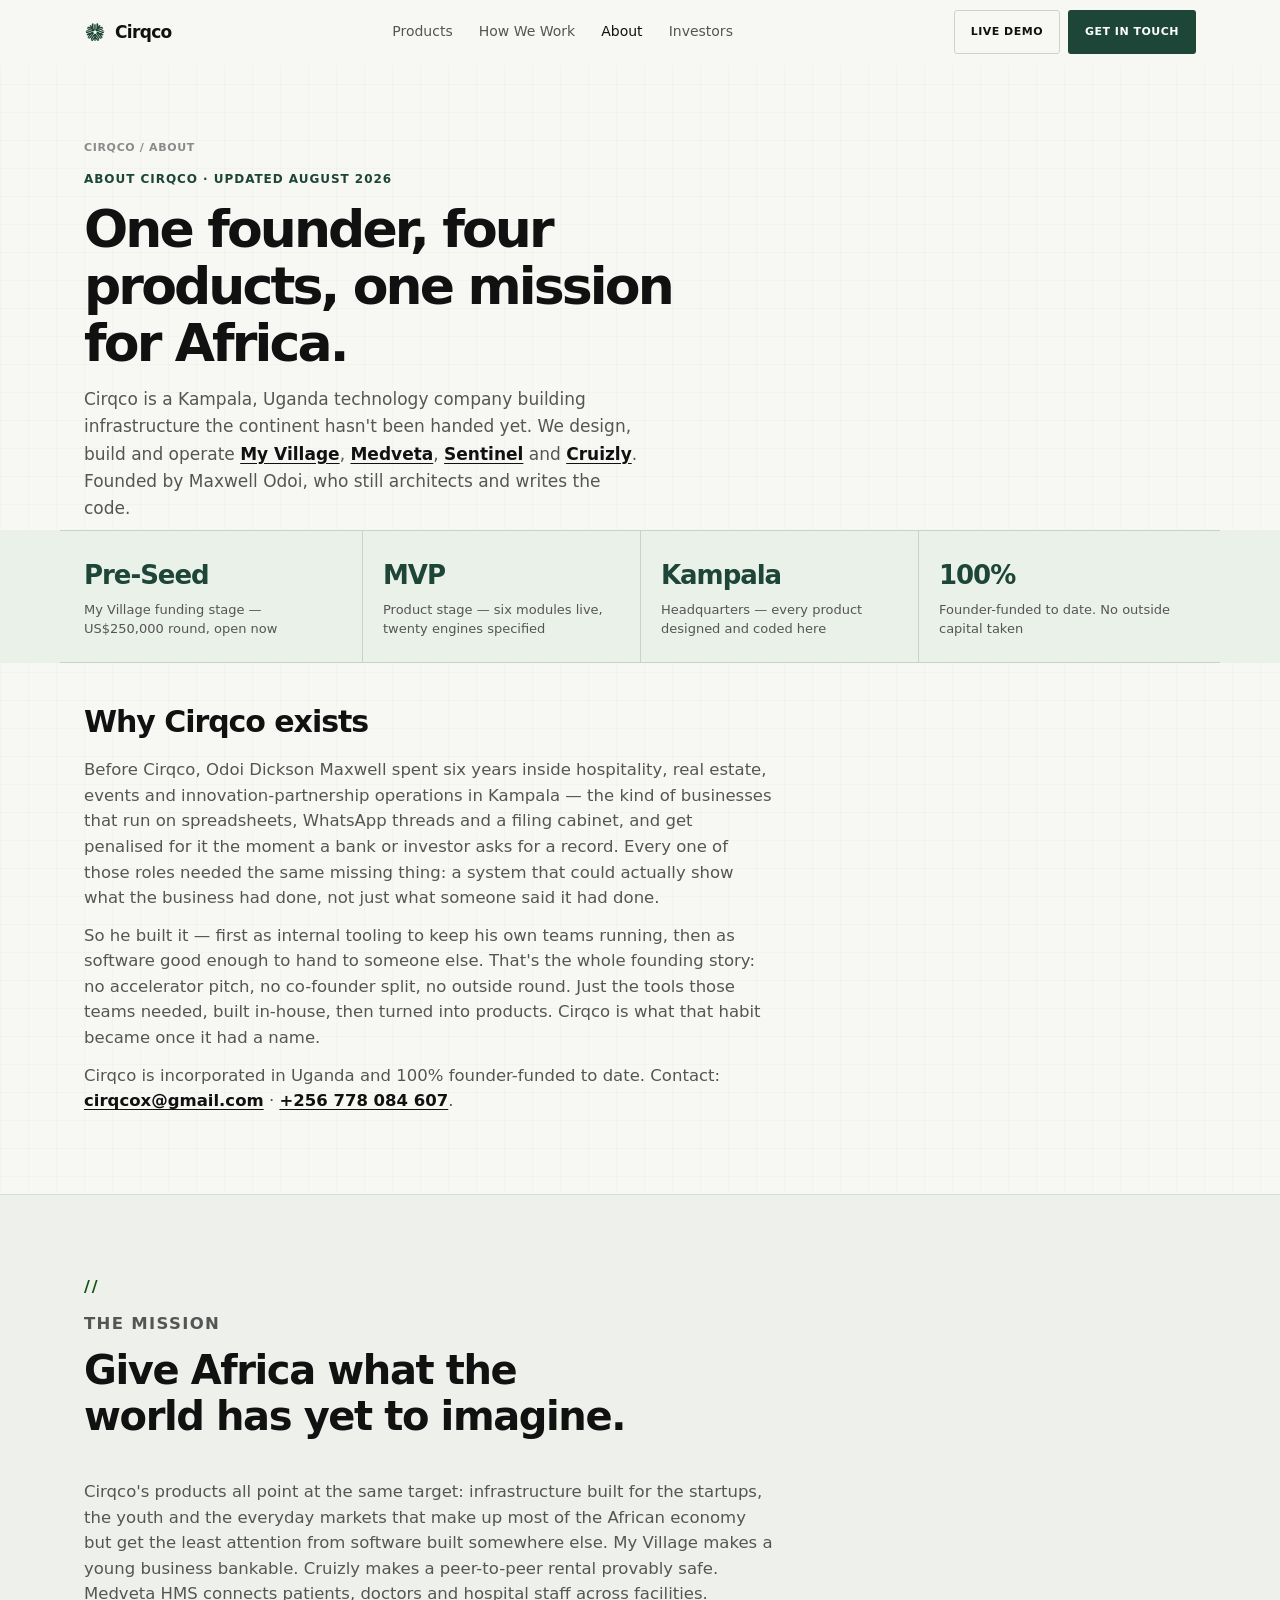
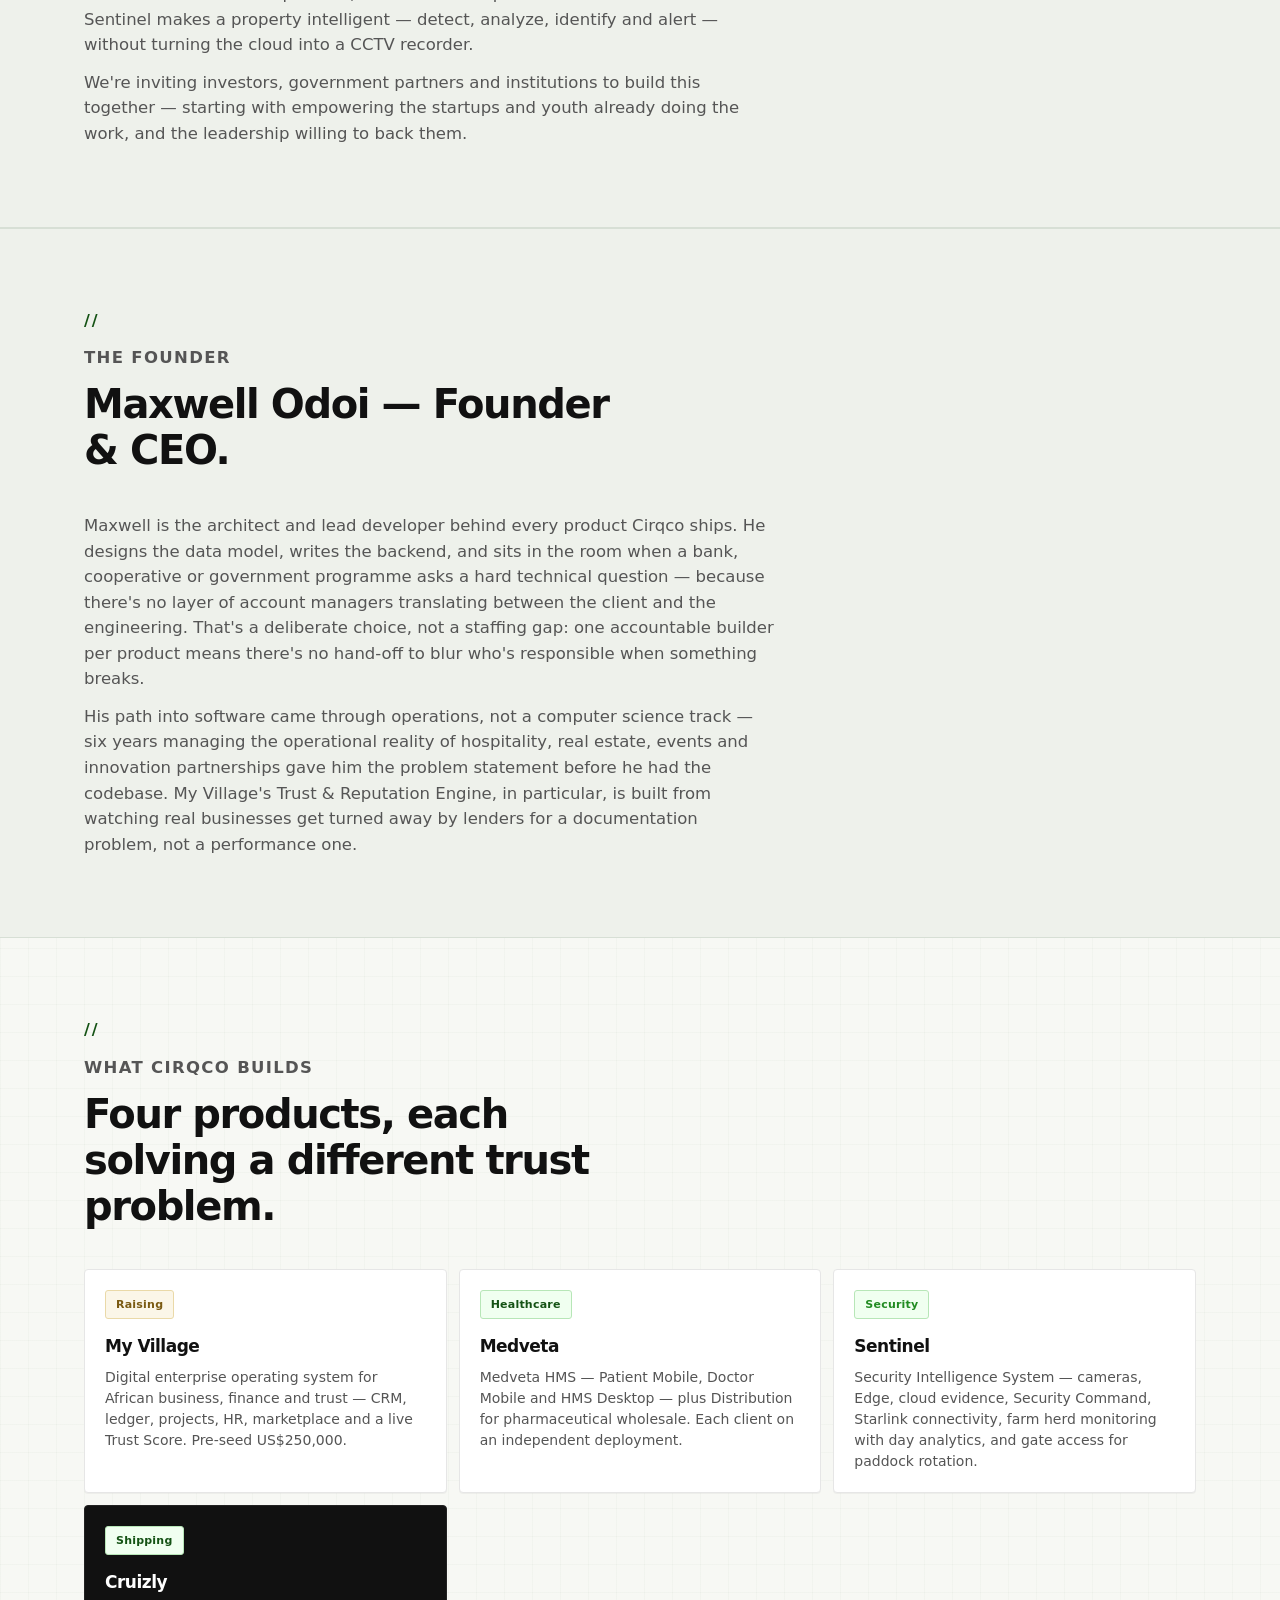
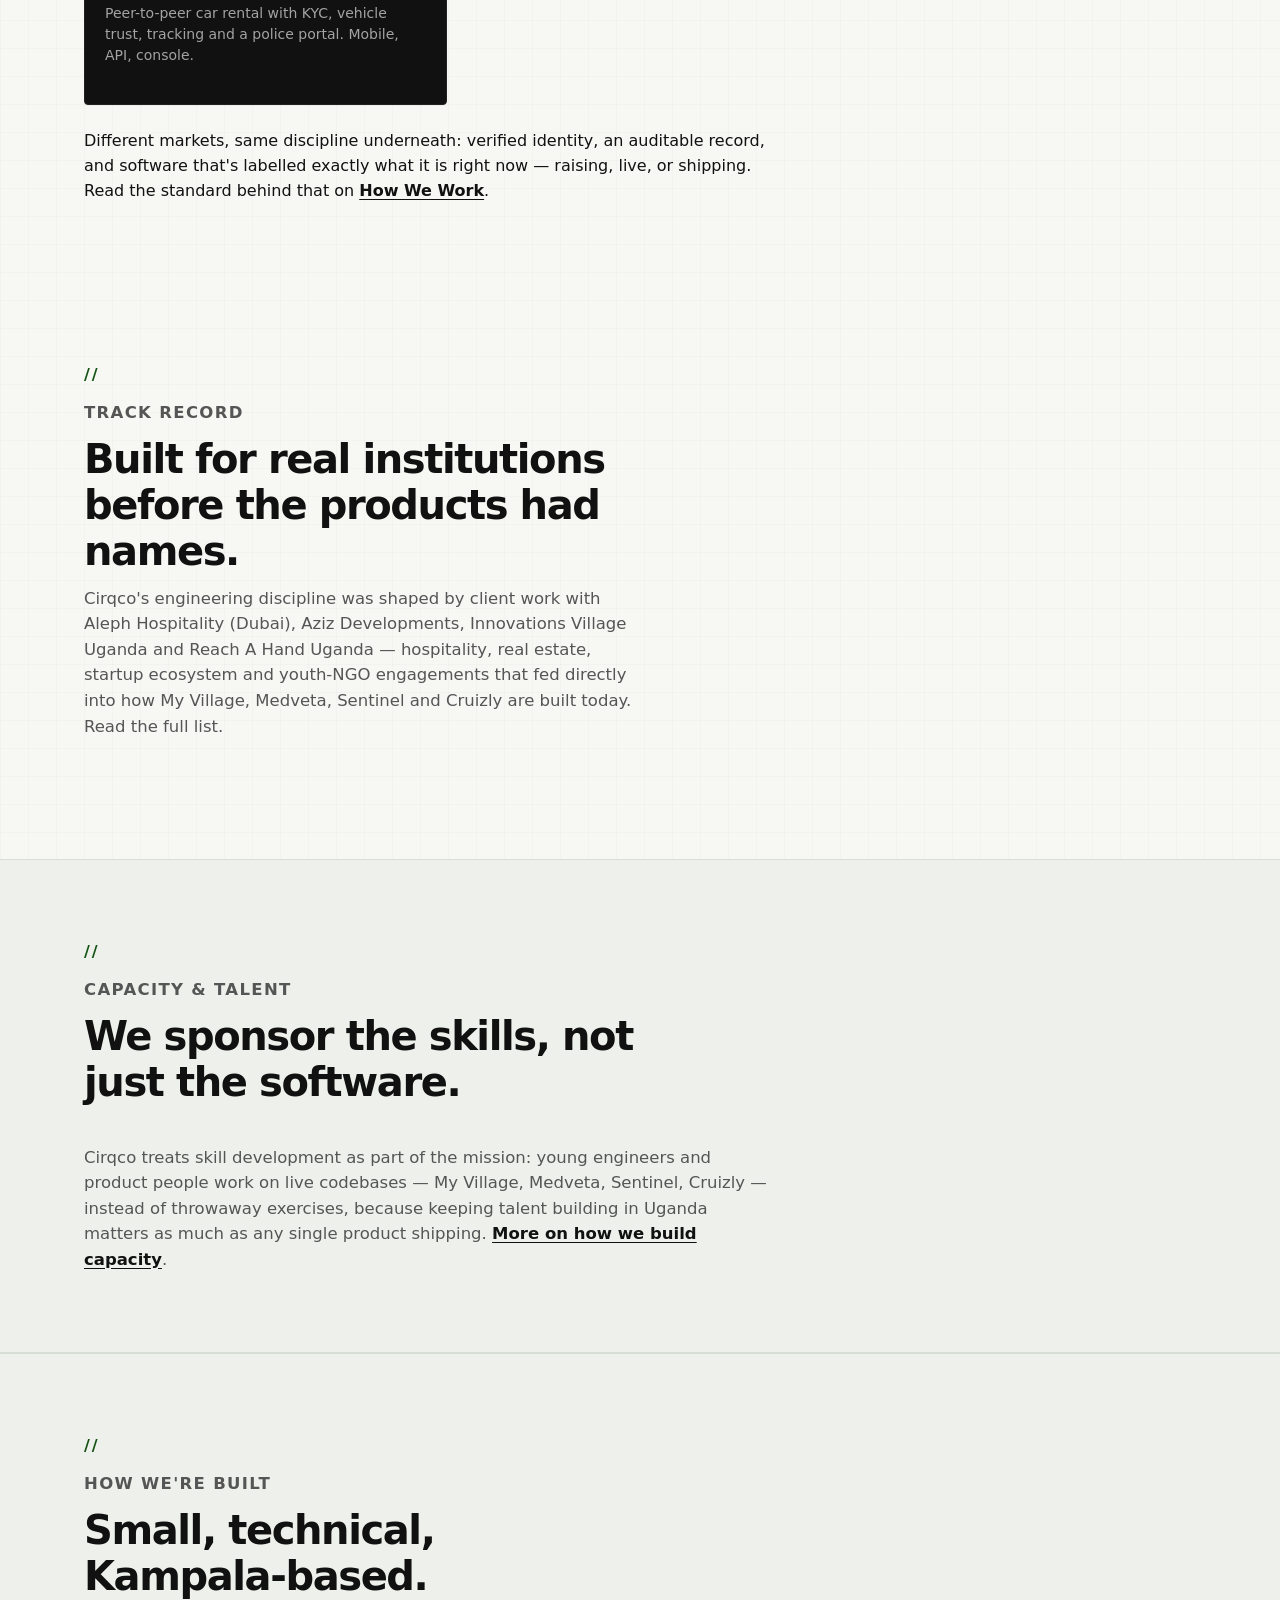
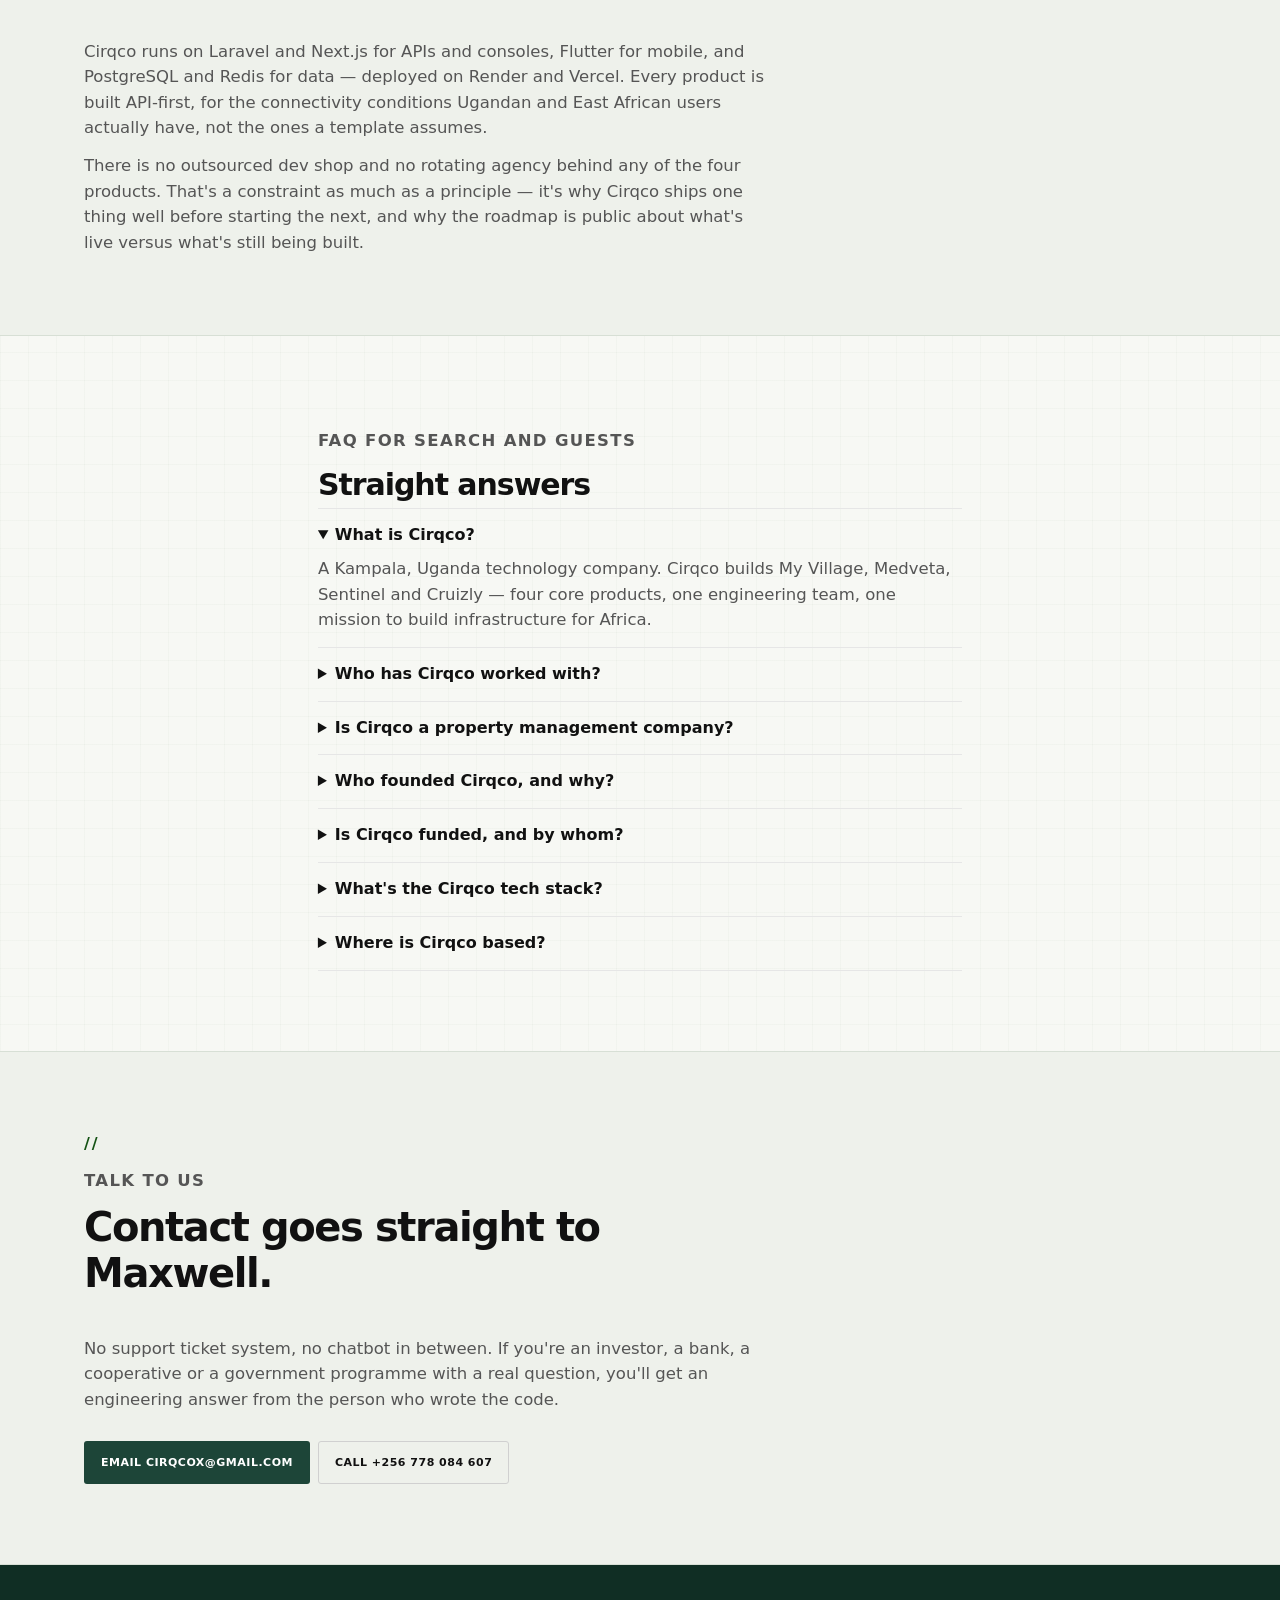
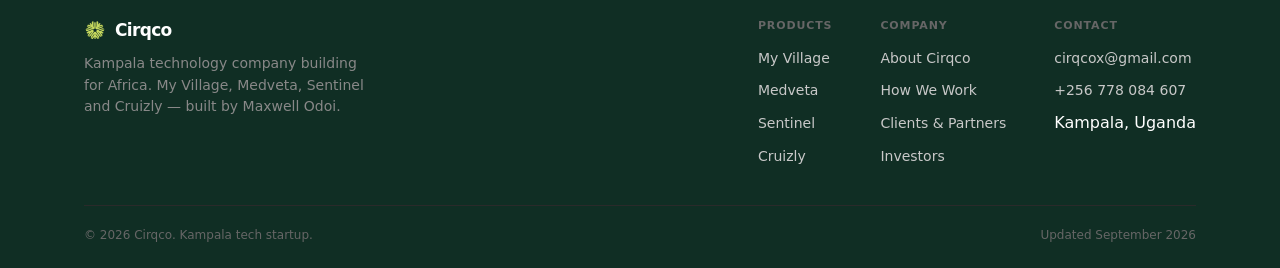
==== about-us/index.html @ 2e03cc2e "Convert Cirqco site to static HTML and refresh design" ====
<!DOCTYPE html>
<html lang="en-UG">
<head>
<meta charset="UTF-8" />
<meta name="viewport" content="width=device-width, initial-scale=1.0" />
<title>About Cirqco | Kampala tech company by Maxwell Odoi</title>
<meta name="description" content="Cirqco is a Kampala, Uganda technology company founded by Odoi Dickson Maxwell. We build My Village, Medveta, Sentinel and Cruizly — one founder-led, engineering-first company building infrastructure for Africa, not a property manager." />
<meta name="robots" content="index, follow, max-image-preview:large, max-snippet:-1, max-video-preview:-1" />
<meta name="googlebot" content="index, follow, max-image-preview:large, max-snippet:-1, max-video-preview:-1" />
<meta name="bingbot" content="index, follow, max-image-preview:large, max-snippet:-1, max-video-preview:-1" />
<meta name="author" content="Maxwell Odoi" />
<meta name="theme-color" content="#16180F" />
<meta name="geo.region" content="UG-C" />
<meta name="geo.placename" content="Kampala" />
<meta name="language" content="en" />
<link rel="canonical" href="https://cirqco.com/about-us" />
<link rel="alternate" hreflang="en" href="https://cirqco.com/about-us" />
<link rel="alternate" hreflang="en-UG" href="https://cirqco.com/about-us" />
<link rel="alternate" hreflang="x-default" href="https://cirqco.com/" />

<meta property="og:type" content="article" />
<meta property="og:site_name" content="Cirqco" />
<meta property="og:locale" content="en_UG" />
<meta property="og:title" content="About Cirqco | Kampala tech company by Maxwell Odoi" />
<meta property="og:description" content="Cirqco is a Kampala, Uganda technology company founded by Odoi Dickson Maxwell. We build My Village, Medveta, Sentinel and Cruizly — one founder-led, engineering-first company building infrastructure for Africa, not a property manager." />
<meta property="og:url" content="https://cirqco.com/about-us" />
<meta property="og:image" content="https://cirqco.com/assets/img/og-cover.jpg" />
<meta property="og:image:alt" content="Cirqco — My Village, Medveta, Sentinel and Cruizly. Kampala technology company building for Africa." />
<meta property="og:image:width" content="1200" />
<meta property="og:image:height" content="630" />
<meta property="og:updated_time" content="2026-09-04T10:30:00+03:00" />
<meta property="article:modified_time" content="2026-09-04T10:30:00+03:00" />
<meta property="article:published_time" content="2026-09-04T10:30:00+03:00" />

<meta name="twitter:card" content="summary_large_image" />
<meta name="twitter:title" content="About Cirqco | Kampala tech company by Maxwell Odoi" />
<meta name="twitter:description" content="Cirqco is a Kampala, Uganda technology company founded by Odoi Dickson Maxwell. We build My Village, Medveta, Sentinel and Cruizly — one founder-led, engineering-first company building infrastructure for Africa, not a property manager." />
<meta name="twitter:image" content="https://cirqco.com/assets/img/og-cover.jpg" />
<meta name="twitter:image:alt" content="Cirqco products: My Village, Medveta, Sentinel, Cruizly" />

<link rel="icon" type="image/svg+xml" href="/assets/img/favicon.svg?v=8" />
<link rel="icon" type="image/png" sizes="32x32" href="/assets/img/favicon-32.png?v=8" />
<link rel="apple-touch-icon" sizes="180x180" href="/assets/img/apple-touch-icon.png?v=8" />
<link rel="manifest" href="/site.webmanifest" />
<link rel="sitemap" type="application/xml" href="/sitemap.xml" />

<link rel="stylesheet" href="/assets/css/style.css?v=8" />

<script type="application/ld+json">{"@context":"https://schema.org","@graph":[{"@type":"Organization","@id":"https://cirqco.com/#organization","name":"Cirqco","legalName":"Cirqco","alternateName":["Cirqco Kampala","Cirqco Uganda"],"url":"https://cirqco.com/","logo":{"@type":"ImageObject","url":"https://cirqco.com/assets/img/icon-512.png","width":512,"height":512},"image":"https://cirqco.com/assets/img/og-cover.jpg","description":"Cirqco is a Kampala, Uganda technology company building infrastructure for Africa: My Village, Medveta, Sentinel and Cruizly.","disambiguatingDescription":"A technology company in Kampala building enterprise software, healthcare systems and vehicle-trust infrastructure for African markets. Not a property management firm and not a coming-soon crypto landing page.","slogan":"Give Africa what the world has yet to imagine.","foundingLocation":{"@type":"Place","address":{"@type":"PostalAddress","addressLocality":"Kampala","addressCountry":"UG"}},"address":{"@type":"PostalAddress","addressLocality":"Kampala","addressCountry":"UG"},"areaServed":["UG","KE","TZ","RW","AE"],"knowsAbout":["My Village","Medveta","Sentinel","Cruizly","Enterprise software","Healthcare technology","Physical security","Security intelligence","Vehicle trust platforms","Financial inclusion infrastructure","Youth enterprise development"],"founder":{"@id":"https://cirqco.com/#founder"},"employee":{"@id":"https://cirqco.com/#founder"},"contactPoint":{"@type":"ContactPoint","email":"cirqcox@gmail.com","telephone":"+256-778-084-607","contactType":"sales","areaServed":"UG","availableLanguage":["en"]}},{"@type":"Person","@id":"https://cirqco.com/#founder","name":"Maxwell Odoi","jobTitle":"Founder & CEO","image":"https://cirqco.com/assets/img/maxwell-founder.jpg","url":"https://cirqco.com/about-us","email":"mailto:cirqcox@gmail.com","worksFor":{"@id":"https://cirqco.com/#organization"},"address":{"@type":"PostalAddress","addressLocality":"Kampala","addressCountry":"UG"}},{"@type":"WebSite","@id":"https://cirqco.com/#website","name":"Cirqco","url":"https://cirqco.com/","inLanguage":"en","dateModified":"2026-09-04T10:30:00+03:00","publisher":{"@id":"https://cirqco.com/#organization"},"about":{"@id":"https://cirqco.com/#organization"}},{"@type":"WebPage","@id":"https://cirqco.com/about-us#webpage","url":"https://cirqco.com/about-us","name":"About Cirqco | Kampala tech company by Maxwell Odoi","description":"Cirqco is a Kampala, Uganda technology company founded by Odoi Dickson Maxwell. We build My Village, Medveta, Sentinel and Cruizly — one founder-led, engineering-first company building infrastructure for Africa, not a property manager.","dateModified":"2026-09-04T10:30:00+03:00","isPartOf":{"@id":"https://cirqco.com/#website"},"about":{"@id":"https://cirqco.com/#organization"},"inLanguage":"en","primaryImageOfPage":"https://cirqco.com/assets/img/og-cover.jpg"},{"@type":"AboutPage","@id":"https://cirqco.com/about-us#about","url":"https://cirqco.com/about-us","name":"About Cirqco","dateModified":"2026-08-25","mainEntity":{"@id":"https://cirqco.com/#organization"}},{"@type":"FAQPage","mainEntity":[{"@type":"Question","name":"What is Cirqco?","acceptedAnswer":{"@type":"Answer","text":"A Kampala, Uganda technology company. Cirqco builds My Village, Medveta, Sentinel and Cruizly — four core products, one engineering team."}},{"@type":"Question","name":"Is Cirqco a property management company?","acceptedAnswer":{"@type":"Answer","text":"No. That was old website copy carried over from an earlier draft. Cirqco has never managed property — it designs and ships software."}},{"@type":"Question","name":"Who founded Cirqco, and why?","acceptedAnswer":{"@type":"Answer","text":"Odoi Dickson Maxwell, Founder and CEO, based in Kampala. After six years running operations across hospitality, real estate, events and innovation partnerships, he kept building the internal systems those teams lacked. My Village turned that pattern into a product."}},{"@type":"Question","name":"Is Cirqco funded, and by whom?","acceptedAnswer":{"@type":"Answer","text":"Cirqco is incorporated in Uganda and 100% founder-funded to date, with no outside capital taken. My Village is raising a US$250,000 pre-seed round."}},{"@type":"Question","name":"What's the Cirqco tech stack?","acceptedAnswer":{"@type":"Answer","text":"Laravel and Next.js for APIs and consoles, Flutter for mobile, PostgreSQL and Redis for data — deployed on Render and Vercel, with an API-first architecture built for African connectivity conditions."}},{"@type":"Question","name":"Where is Cirqco based?","acceptedAnswer":{"@type":"Answer","text":"Kampala, Uganda. Every product is designed and coded there. Founder: Odoi Dickson Maxwell."}}]},{"@type":"BreadcrumbList","itemListElement":[{"@type":"ListItem","position":1,"name":"Cirqco","item":"https://cirqco.com/"},{"@type":"ListItem","position":2,"name":"About","item":"https://cirqco.com/about-us"}]}]}</script>
</head>
<body>
<a class="skip" href="#main">Skip to content</a>
<svg width="0" height="0" style="position:absolute;overflow:hidden" aria-hidden="true">
  <defs>
    <symbol id="mv-mark" viewBox="0 0 612 612">
      <g transform="translate(0,612) scale(0.1,-0.1)">
        <path d="M3618 4808 l-3 -733 -23 -50 c-27 -59 -71 -125 -83 -125 -5 0 -9 357 -9 799 0 669 -2 800 -14 804 -18 7 -228 -277 -283 -383 -23 -45 -46 -105 -52 -133 -5 -29 -12 -344 -14 -717 -5 -720 -5 -715 49 -823 58 -113 246 -247 347 -247 51 0 1371 430 1439 468 49 29 97 84 281 329 82 109 103 144 94 152 -10 7 -217 -56 -767 -234 -415 -135 -758 -245 -763 -245 -15 0 52 87 99 129 44 39 73 50 463 177 785 256 941 309 941 320 0 13 -206 166 -272 202 -38 21 -53 23 -128 19 -86 -4 -85 -4 -569 -162 -40 -14 -43 -13 -39 3 3 10 75 115 162 235 l156 217 -122 91 c-127 93 -160 109 -187 92 -9 -5 -83 -103 -166 -216 -82 -113 -153 -206 -157 -206 -5 -1 -8 115 -8 257 -1 443 -6 457 -267 645 -51 37 -95 67 -98 67 -2 0 -6 -330 -7 -732z M2420 5472 c-118 -69 -209 -157 -235 -227 -16 -43 -19 -92 -24 -365 l-6 -314 -37 43 c-20 23 -85 111 -144 194 -59 84 -117 162 -128 175 -27 31 -66 28 -112 -9 -22 -18 -69 -52 -106 -76 -69 -44 -88 -67 -88 -101 0 -10 70 -115 155 -232 85 -117 153 -215 151 -217 -2 -2 -113 32 -247 76 -134 44 -273 85 -308 91 -127 23 -198 -3 -380 -137 -100 -74 -103 -77 -80 -89 13 -6 316 -107 673 -223 357 -116 668 -222 691 -236 47 -27 96 -79 121 -126 15 -30 15 -31 -8 -24 -13 4 -355 115 -761 247 -405 131 -742 236 -747 233 -18 -11 -10 -27 57 -114 207 -267 289 -364 322 -380 33 -16 1156 -386 1296 -427 94 -27 179 -24 245 8 82 41 241 163 268 206 l24 37 -6 435 c-3 248 -1 547 5 696 16 402 7 427 -276 782 l-80 101 -5 -806 -5 -807 -28 33 c-30 37 -50 72 -75 135 -15 36 -17 123 -22 758 l-5 716 -95 -56z M1025 3514 c-106 -18 -475 -144 -475 -163 0 -3 339 -116 753 -250 413 -135 756 -248 760 -251 15 -13 -118 -45 -183 -44 -56 0 -123 19 -465 131 -559 184 -938 304 -942 299 -2 -2 19 -76 47 -165 55 -172 84 -224 147 -265 21 -14 157 -64 303 -111 146 -48 269 -90 273 -95 11 -10 -117 -62 -307 -126 -87 -29 -164 -58 -172 -65 -8 -6 -14 -20 -14 -31 0 -27 77 -268 91 -285 21 -25 80 -13 292 56 288 94 261 89 244 54 -8 -15 -56 -84 -107 -153 -220 -297 -256 -367 -247 -478 5 -60 85 -342 98 -342 3 0 190 253 415 563 225 309 424 577 444 596 35 34 131 83 183 95 l29 7 -23 -33 c-13 -18 -225 -312 -471 -652 -247 -340 -447 -621 -445 -623 7 -6 220 44 304 72 116 39 213 88 268 137 53 46 148 172 584 771 320 441 321 442 321 481 0 31 -81 298 -110 363 -11 23 -30 49 -44 58 -13 9 -183 65 -377 125 -385 118 -591 187 -748 249 -56 22 -125 47 -154 56 -53 16 -218 27 -272 19z M4942 3509 c-56 -11 -188 -52 -727 -225 -247 -80 -472 -152 -500 -161 -124 -39 -195 -97 -215 -175 -6 -24 -27 -91 -46 -150 -41 -127 -43 -182 -11 -229 33 -49 685 -944 783 -1075 45 -60 101 -123 123 -139 58 -40 526 -198 539 -182 6 8 -136 212 -459 657 -257 355 -468 649 -468 653 -2 23 143 -41 193 -84 25 -23 188 -237 372 -492 366 -506 481 -661 494 -665 4 -2 30 61 56 140 53 156 62 243 35 321 -7 21 -52 91 -100 155 -140 188 -251 349 -251 362 0 7 6 10 14 7 49 -19 398 -126 429 -132 80 -15 107 12 157 161 36 107 38 139 8 158 -13 7 -128 48 -256 91 -192 63 -232 80 -220 90 7 7 119 48 248 90 129 42 257 88 283 103 101 55 181 159 212 277 16 62 20 165 7 165 -10 0 -380 -119 -892 -288 -383 -126 -421 -136 -490 -136 -76 -1 -190 29 -173 44 4 4 343 117 753 250 410 133 749 246 753 250 9 8 -150 80 -257 117 -136 46 -291 63 -394 42z M2939 2551 c-38 -4 -80 -16 -98 -27 -45 -29 -831 -1106 -886 -1213 -36 -72 -46 -172 -43 -411 3 -173 5 -205 18 -205 8 0 226 291 485 647 l470 646 3 -60 c6 -119 -17 -167 -215 -439 -97 -134 -284 -392 -416 -574 l-238 -330 178 -3 c198 -3 236 5 300 61 19 16 103 125 188 241 84 116 165 222 179 235 l26 24 0 -260 c0 -234 2 -263 18 -281 15 -19 29 -21 147 -22 165 -2 161 -3 179 16 14 13 16 51 17 252 0 130 4 246 8 256 6 16 21 2 92 -85 47 -57 119 -149 161 -204 93 -123 142 -168 227 -208 55 -26 81 -32 160 -35 89 -4 195 10 205 27 3 4 -172 253 -389 552 -217 299 -406 567 -420 594 -28 58 -45 148 -36 201 6 35 13 27 480 -615 261 -358 476 -649 478 -647 2 2 4 130 4 284 0 258 -1 285 -20 326 -18 43 -301 441 -683 961 -220 300 -209 292 -393 299 -66 2 -150 1 -186 -3z"/>
      </g>
    </symbol>
  </defs>
</svg>
<header class="site-nav">
  <div class="wrap">
    <a href="/" class="logo">
      <svg class="mark" viewBox="0 0 612 612" aria-hidden="true"><use href="#mv-mark" fill="#1D4538"/></svg>
      Cirqco
    </a>
    <nav class="nav-links" aria-label="Primary">
      <a class="" href="/#products">Products</a>
      <a class="" href="/work">How We Work</a>
      <a class="is-active" href="/about-us">About</a>
      <a class="" href="/investors">Investors</a>
    </nav>
    <div class="nav-cta">
      <a href="https://cruizly-api.onrender.com/mobile/" class="btn btn-line" target="_blank" rel="noopener">Live demo</a>
      <a href="/#contact" class="btn btn-ink">Get in touch</a>
      <button class="nav-toggle" type="button" aria-label="Open menu">
        <svg width="18" height="18" viewBox="0 0 18 18" fill="none" aria-hidden="true"><path d="M2 4.5H16M2 9H16M2 13.5H16" stroke="#16180F" stroke-width="1.6" stroke-linecap="round"/></svg>
      </button>
    </div>
  </div>
</header>

<div class="mobile-menu">
  <div class="mobile-menu-top">
    <a href="/" class="logo">Cirqco</a>
    <button class="mobile-close" type="button" aria-label="Close menu">
      <svg width="16" height="16" viewBox="0 0 16 16" fill="none" aria-hidden="true"><path d="M2 2L14 14M14 2L2 14" stroke="#16180F" stroke-width="1.6" stroke-linecap="round"/></svg>
    </button>
  </div>
  <nav>
    <a href="/#products">Products</a>
    <a href="/my-village">My Village</a>
    <a href="/medveta">Medveta</a>
    <a href="/sentinel">Sentinel</a>
    <a href="/cruizly">Cruizly</a>
    <a href="/work">How We Work</a>
    <a href="/work#clients">Clients &amp; Partners</a>
    <a href="/about-us">About</a>
    <a href="/investors">Investors</a>
    <a href="/#contact">Contact</a>
  </nav>
  <a href="mailto:cirqcox@gmail.com" class="btn btn-ink">Email Maxwell</a>
</div>
<main id="main">
  <section class="page-hero">
    <div class="wrap">
      <nav class="crumbs" aria-label="Breadcrumb"><a href="/">Cirqco</a> / About</nav>
      <p class="kicker">About Cirqco · Updated August 2026</p>
      <h1>One founder, four products, one mission for Africa.</h1>
      <p class="lede">Cirqco is a Kampala, Uganda technology company building infrastructure the continent hasn't been handed yet. We design, build and operate <a href="/my-village">My Village</a>, <a href="/medveta">Medveta</a>, <a href="/sentinel">Sentinel</a> and <a href="/cruizly">Cruizly</a>. Founded by Maxwell Odoi, who still architects and writes the code.</p>
    </div>
  </section>

  <section class="proof" aria-label="Cirqco quick facts">
    <div class="wrap">
      <div class="proof-item"><b>Pre-Seed</b><span>My Village funding stage — US$250,000 round, open now</span></div>
      <div class="proof-item"><b>MVP</b><span>Product stage — six modules live, twenty engines specified</span></div>
      <div class="proof-item"><b>Kampala</b><span>Headquarters — every product designed and coded here</span></div>
      <div class="proof-item"><b>100%</b><span>Founder-funded to date. No outside capital taken</span></div>
    </div>
  </section>

  <section class="section tight">
    <div class="wrap">
      <div class="prose">
        <h2>Why Cirqco exists</h2>
        <p>Before Cirqco, Odoi Dickson Maxwell spent six years inside hospitality, real estate, events and innovation-partnership operations in Kampala — the kind of businesses that run on spreadsheets, WhatsApp threads and a filing cabinet, and get penalised for it the moment a bank or investor asks for a record. Every one of those roles needed the same missing thing: a system that could actually show what the business had done, not just what someone said it had done.</p>
        <p>So he built it — first as internal tooling to keep his own teams running, then as software good enough to hand to someone else. That's the whole founding story: no accelerator pitch, no co-founder split, no outside round. Just the tools those teams needed, built in-house, then turned into products. Cirqco is what that habit became once it had a name.</p>
        <p>Cirqco is incorporated in Uganda and 100% founder-funded to date. Contact: <a href="mailto:cirqcox@gmail.com">cirqcox@gmail.com</a> · <a href="tel:+256778084607">+256 778 084 607</a>.</p>
      </div>
    </div>
  </section>

  <section class="section band">
    <div class="wrap">
      <div class="section-head">
        <p class="kicker">The mission</p>
        <h2>Give Africa what the world has yet to imagine.</h2>
      </div>
      <div class="prose">
        <p>Cirqco's products all point at the same target: infrastructure built for the startups, the youth and the everyday markets that make up most of the African economy but get the least attention from software built somewhere else. My Village makes a young business bankable. Cruizly makes a peer-to-peer rental provably safe. Medveta HMS connects patients, doctors and hospital staff across facilities. Sentinel makes a property intelligent — detect, analyze, identify and alert — without turning the cloud into a CCTV recorder.</p>
        <p>We're inviting investors, government partners and institutions to build this together — starting with empowering the startups and youth already doing the work, and the leadership willing to back them.</p>
      </div>
    </div>
  </section>

  <section class="section band">
    <div class="wrap">
      <div class="section-head">
        <p class="kicker">The founder</p>
        <h2>Maxwell Odoi — Founder &amp; CEO.</h2>
      </div>
      <div class="prose">
        <p>Maxwell is the architect and lead developer behind every product Cirqco ships. He designs the data model, writes the backend, and sits in the room when a bank, cooperative or government programme asks a hard technical question — because there's no layer of account managers translating between the client and the engineering. That's a deliberate choice, not a staffing gap: one accountable builder per product means there's no hand-off to blur who's responsible when something breaks.</p>
        <p>His path into software came through operations, not a computer science track — six years managing the operational reality of hospitality, real estate, events and innovation partnerships gave him the problem statement before he had the codebase. My Village's Trust &amp; Reputation Engine, in particular, is built from watching real businesses get turned away by lenders for a documentation problem, not a performance one.</p>
      </div>
    </div>
  </section>

  <section class="section">
    <div class="wrap">
      <div class="section-head">
        <p class="kicker">What Cirqco builds</p>
        <h2>Four products, each solving a different trust problem.</h2>
      </div>
      <div class="work-grid">
        <a class="work-card" href="/my-village">
          <header><span class="chip chip-raise">Raising</span></header>
          <h3>My Village</h3>
          <p>Digital enterprise operating system for African business, finance and trust — CRM, ledger, projects, HR, marketplace and a live Trust Score. Pre-seed US$250,000.</p>
        </a>
        <a class="work-card" href="/medveta">
          <header><span class="chip chip-ship">Healthcare</span></header>
          <h3>Medveta</h3>
          <p>Medveta HMS — Patient Mobile, Doctor Mobile and HMS Desktop — plus Distribution for pharmaceutical wholesale. Each client on an independent deployment.</p>
        </a>
        <a class="work-card" href="/sentinel">
          <header><span class="chip chip-live">Security</span></header>
          <h3>Sentinel</h3>
          <p>Security Intelligence System — cameras, Edge, cloud evidence, Security Command, Starlink connectivity, farm herd monitoring with day analytics, and gate access for paddock rotation.</p>
        </a>
        <a class="work-card lime" href="/cruizly">
          <header><span class="chip chip-ship">Shipping</span></header>
          <h3>Cruizly</h3>
          <p>Peer-to-peer car rental with KYC, vehicle trust, tracking and a police portal. Mobile, API, console.</p>
        </a>
      </div>
      <p class="prose" style="margin-top:1.5rem;">Different markets, same discipline underneath: verified identity, an auditable record, and software that's labelled exactly what it is right now — raising, live, or shipping. Read the standard behind that on <a href="/work">How We Work</a>.</p>
    </div>
  </section>

  <section class="section">
    <div class="wrap">
      <div class="section-head">
        <p class="kicker">Track record</p>
        <h2>Built for real institutions before the products had names.</h2>
        <p>Cirqco's engineering discipline was shaped by client work with Aleph Hospitality (Dubai), Aziz Developments, Innovations Village Uganda and Reach A Hand Uganda — hospitality, real estate, startup ecosystem and youth-NGO engagements that fed directly into how My Village, Medveta, Sentinel and Cruizly are built today. <a href="/work#clients">Read the full list</a>.</p>
      </div>
    </div>
  </section>

  <section class="section band">
    <div class="wrap">
      <div class="section-head">
        <p class="kicker">Capacity &amp; talent</p>
        <h2>We sponsor the skills, not just the software.</h2>
      </div>
      <div class="prose">
        <p>Cirqco treats skill development as part of the mission: young engineers and product people work on live codebases — My Village, Medveta, Sentinel, Cruizly — instead of throwaway exercises, because keeping talent building in Uganda matters as much as any single product shipping. <a href="/work#skills">More on how we build capacity</a>.</p>
      </div>
    </div>
  </section>

  <section class="section band">
    <div class="wrap">
      <div class="section-head">
        <p class="kicker">How we're built</p>
        <h2>Small, technical, Kampala-based.</h2>
      </div>
      <div class="prose">
        <p>Cirqco runs on Laravel and Next.js for APIs and consoles, Flutter for mobile, and PostgreSQL and Redis for data — deployed on Render and Vercel. Every product is built API-first, for the connectivity conditions Ugandan and East African users actually have, not the ones a template assumes.</p>
        <p>There is no outsourced dev shop and no rotating agency behind any of the four products. That's a constraint as much as a principle — it's why Cirqco ships one thing well before starting the next, and why the roadmap is public about what's live versus what's still being built.</p>
      </div>
    </div>
  </section>

  <section class="section">
    <div class="wrap prose faq">
      <p class="kicker">FAQ for search and guests</p>
      <h2>Straight answers</h2>
      <details open>
        <summary>What is Cirqco?</summary>
        <p>A Kampala, Uganda technology company. Cirqco builds My Village, Medveta, Sentinel and Cruizly — four core products, one engineering team, one mission to build infrastructure for Africa.</p>
      </details>
      <details>
        <summary>Who has Cirqco worked with?</summary>
        <p>Alongside its own products, Cirqco has built and consulted for Aleph Hospitality (Dubai), Aziz Developments, Innovations Village Uganda and Reach A Hand Uganda. <a href="/work#clients">Full list on How We Work</a>.</p>
      </details>
      <details>
        <summary>Is Cirqco a property management company?</summary>
        <p>No. That was old website copy carried over from an earlier draft. Cirqco has never managed property — it designs and ships software.</p>
      </details>
      <details>
        <summary>Who founded Cirqco, and why?</summary>
        <p>Odoi Dickson Maxwell, Founder and CEO, based in Kampala. After six years running operations across hospitality, real estate, events and innovation partnerships, he kept building the internal systems those teams lacked. My Village turned that pattern into a product.</p>
      </details>
      <details>
        <summary>Is Cirqco funded, and by whom?</summary>
        <p>Cirqco is incorporated in Uganda and 100% founder-funded to date, with no outside capital taken. My Village is raising a US$250,000 pre-seed round.</p>
      </details>
      <details>
        <summary>What's the Cirqco tech stack?</summary>
        <p>Laravel and Next.js for APIs and consoles, Flutter for mobile, PostgreSQL and Redis for data — deployed on Render and Vercel.</p>
      </details>
      <details>
        <summary>Where is Cirqco based?</summary>
        <p>Kampala, Uganda. Every product is designed and coded there. Founder: Odoi Dickson Maxwell.</p>
      </details>
    </div>
  </section>

  <section class="section band">
    <div class="wrap">
      <div class="section-head">
        <p class="kicker">Talk to us</p>
        <h2>Contact goes straight to Maxwell.</h2>
      </div>
      <div class="prose">
        <p>No support ticket system, no chatbot in between. If you're an investor, a bank, a cooperative or a government programme with a real question, you'll get an engineering answer from the person who wrote the code.</p>
      </div>
      <div class="hero-ctas">
        <a class="btn btn-ink" href="mailto:cirqcox@gmail.com">Email cirqcox@gmail.com</a>
        <a class="btn btn-line" href="tel:+256778084607">Call +256 778 084 607</a>
      </div>
    </div>
  </section>
</main>
<footer class="site-footer">
  <div class="wrap">
    <div class="footer-top">
      <div class="footer-brand">
        <a href="/" class="logo">
          <svg class="mark" viewBox="0 0 612 612" aria-hidden="true"><use href="#mv-mark" fill="#C6D85E"/></svg>
          Cirqco
        </a>
        <p>Kampala technology company building for Africa. My Village, Medveta, Sentinel and Cruizly — built by Maxwell Odoi.</p>
      </div>
      <div class="footer-cols">
        <div class="footer-col">
          <h5>Products</h5>
          <ul>
            <li><a href="/my-village">My Village</a></li>
            <li><a href="/medveta">Medveta</a></li>
            <li><a href="/sentinel">Sentinel</a></li>
            <li><a href="/cruizly">Cruizly</a></li>
          </ul>
        </div>
        <div class="footer-col">
          <h5>Company</h5>
          <ul>
            <li><a href="/about-us">About Cirqco</a></li>
            <li><a href="/work">How We Work</a></li>
            <li><a href="/work#clients">Clients &amp; Partners</a></li>
            <li><a href="/investors">Investors</a></li>
          </ul>
        </div>
        <div class="footer-col">
          <h5>Contact</h5>
          <ul>
            <li><a href="mailto:cirqcox@gmail.com">cirqcox@gmail.com</a></li>
            <li><a href="tel:+256778084607">+256 778 084 607</a></li>
            <li>Kampala, Uganda</li>
          </ul>
        </div>
      </div>
    </div>
    <div class="footer-bottom">
      <span>&copy; 2026 Cirqco. Kampala tech startup.</span>
      <span>Updated September 2026</span>
    </div>
  </div>
</footer>
<script src="/assets/js/main.js?v=8"></script>
</body>
</html>
---- assets/css/style.css ----
/* Cirqco — Inter, lime, product artifacts */
:root{
  --ink:     #111111;
  --ink-2:   #555555;
  --mute:    #8A8A8A;
  --paper:   #F7F7F7;
  --cream:   #FFFFFF;
  --line:    #E6E6E6;
  --line-2:  #D0D0D0;
  --forest:  #1D4538;
  --lime:    #32CD32;
  --lime-ink:#145214;
  --lime-bg: #F0FFF0;
  --ok:      #228B22;
  --desk:    #0F1412;
  --sans:    Inter, ui-sans-serif, system-ui, -apple-system, BlinkMacSystemFont, "Segoe UI", sans-serif;
  --max:     1160px;
  --gutter:  24px;
  --r:       16px;
  --r-sm:    10px;
}

*,*::before,*::after{ box-sizing:border-box; }
html{ scroll-behavior:smooth; }
body{
  margin:0;
  background:var(--cream);
  color:var(--ink);
  font-family:var(--sans);
  font-size:16px;
  line-height:1.55;
  -webkit-font-smoothing:antialiased;
}
img{ max-width:100%; display:block; }
a{ color:inherit; text-decoration:none; }
ul{ margin:0; padding:0; list-style:none; }
h1,h2,h3,h4{ margin:0; font-family:var(--sans); font-weight:700; letter-spacing:-0.035em; }
p{ margin:0; }
.wrap{ max-width:var(--max); margin:0 auto; padding:0 var(--gutter); }

@media (prefers-reduced-motion: reduce){
  *{ animation:none !important; transition:none !important; scroll-behavior:auto !important; }
}
:focus-visible{ outline:2px solid var(--lime); outline-offset:3px; }

.skip{ position:absolute; left:-999px; }
.skip:focus{ left:12px; top:8px; z-index:80; background:var(--ink); color:#fff; padding:8px 14px; border-radius:8px; }

.kicker{
  font-size:12px; font-weight:600; letter-spacing:.08em;
  text-transform:uppercase; color:var(--ok);
}
.section{ padding:80px 0; }
.section.tight{ padding-top:28px; }
.section-head{ max-width:560px; margin-bottom:40px; }
.section-head h2{ font-size:clamp(28px,3.6vw,40px); line-height:1.15; margin-top:10px; }
.section-head p{ color:var(--ink-2); font-size:16.5px; margin-top:12px; }
.band{ background:var(--paper); border-top:1px solid var(--line); border-bottom:1px solid var(--line); }

.btn{
  display:inline-flex; align-items:center; gap:8px;
  font-family:var(--sans); font-weight:600; font-size:14px;
  padding:11px 18px; border-radius:10px;
  border:1px solid transparent; cursor:pointer;
  transition:background .15s ease, border-color .15s ease;
  white-space:nowrap;
}
.btn svg{ width:14px; height:14px; }
.btn-ink{ background:var(--ink); color:#fff; }
.btn-ink:hover{ background:#000; }
.btn-line{ background:transparent; color:var(--ink); border-color:var(--line-2); }
.btn-line:hover{ border-color:var(--ink); }
.btn-lime{ background:var(--lime); color:#111; }
.btn-lime:hover{ background:#28b428; }
.btn-cream{ background:#fff; color:var(--ink); }
.btn-on-dark{ border-color:rgba(255,255,255,.25) !important; color:#fff !important; }

.chip{
  display:inline-flex; align-items:center; gap:6px;
  font-size:11px; font-weight:600; letter-spacing:.02em;
  padding:5px 10px; border-radius:999px;
  border:1px solid var(--line); background:var(--cream); color:var(--ink-2);
}
.chip i{ width:6px; height:6px; border-radius:50%; background:currentColor; display:inline-block; }
.chip-live{ color:var(--ok); border-color:#b7e6b7; background:var(--lime-bg); }
.chip-raise{ color:#7A5A12; border-color:#ead9a8; background:#FBF6E8; }
.chip-ship{ color:var(--lime-ink); border-color:#b7e6b7; background:var(--lime-bg); }
.chip + .chip{ margin-left:8px; }

/* NAV */
.site-nav{
  position:sticky; top:0; z-index:50;
  background:rgba(255,255,255,.92);
  backdrop-filter:blur(12px); -webkit-backdrop-filter:blur(12px);
  border-bottom:1px solid transparent;
}
.site-nav.scrolled{ border-bottom-color:var(--line); }
.site-nav .wrap{ display:flex; align-items:center; justify-content:space-between; height:64px; }
.logo{ display:flex; align-items:center; gap:9px; font-weight:700; font-size:17px; letter-spacing:-0.04em; }
.logo .mark{ width:22px; height:22px; }
.nav-links{ display:flex; align-items:center; gap:26px; }
.nav-links a{ font-size:14px; font-weight:500; color:var(--ink-2); }
.nav-links a:hover, .nav-links a.is-active{ color:var(--ink); }
.nav-cta{ display:flex; align-items:center; gap:8px; }
.nav-toggle{ display:none; width:40px; height:40px; border-radius:10px; border:1px solid var(--line); background:transparent; }
@media (max-width: 920px){
  .nav-links{ display:none; }
  .nav-cta .btn-line{ display:none; }
  .nav-toggle{ display:flex; align-items:center; justify-content:center; }
}

/* HERO */
.hero{ padding:64px 0 40px; }
.hero-grid{
  display:grid;
  grid-template-columns: minmax(0,.92fr) minmax(0,1.08fr);
  gap:40px;
  align-items:center;
}
.hero h1{
  font-size:clamp(36px,5vw,56px);
  line-height:1.08;
  margin-top:14px;
  max-width:16ch;
}
.hero h1 em{ font-style:normal; color:var(--ok); }
.lede{ margin-top:16px; font-size:17px; line-height:1.6; color:var(--ink-2); max-width:44ch; }
.lede a{ color:var(--ink); font-weight:600; text-decoration:underline; text-underline-offset:3px; }
.hero-ctas{ display:flex; gap:8px; margin-top:28px; flex-wrap:wrap; }
.hero-meta{
  display:flex; flex-wrap:wrap; gap:16px 28px;
  margin-top:32px; padding-top:20px; border-top:1px solid var(--line);
}
.hero-meta dt{ font-size:11px; font-weight:600; letter-spacing:.08em; text-transform:uppercase; color:var(--mute); }
.hero-meta dd{ margin:4px 0 0; font-size:14.5px; font-weight:600; }

.hero-visual{
  display:grid;
  grid-template-columns: 220px 1fr;
  gap:16px;
  align-items:stretch;
  min-height:0;
}
@media (max-width: 900px){
  .hero{ padding-top:32px; }
  .hero-grid, .hero-visual{ grid-template-columns:1fr; }
  .hero-visual{ max-width:420px; margin:0 auto; }
}

/* PRODUCT ARTIFACTS */
.art-phone{
  background:#111;
  border-radius:32px;
  padding:10px;
  box-shadow:0 24px 48px -20px rgba(0,0,0,.35);
}
.art-phone .screen{
  background:#EBEBEB;
  border-radius:24px;
  overflow:hidden;
  min-height:430px;
  color:#111;
  font-size:12px;
}
.ph-status{
  display:flex; justify-content:space-between;
  padding:10px 14px 0; font-size:10px; font-weight:600; color:#555;
}
.ph-pad{ padding:10px 14px 16px; }
.ph-hello{ display:flex; align-items:center; gap:10px; }
.ph-av{
  width:40px; height:40px; border-radius:50%;
  background:#F0FFF0; color:#228B22;
  display:flex; align-items:center; justify-content:center; font-weight:800;
}
.ph-av.sm{ width:32px; height:32px; font-size:12px; }
.ph-hello strong{ display:block; font-size:14px; font-weight:800; letter-spacing:-0.03em; }
.ph-hello span{ color:#555; font-size:11px; }
.ph-bell{
  margin-left:auto; width:36px; height:36px; border-radius:12px;
  background:#fff; box-shadow:0 4px 12px rgba(0,0,0,.06);
}
.ph-search{
  margin-top:14px; height:40px; border-radius:20px; background:#fff;
  display:flex; align-items:center; padding:0 14px;
  color:#AAA; font-size:13px; box-shadow:0 4px 12px rgba(0,0,0,.04);
}
.ph-cats{ display:flex; gap:8px; margin-top:14px; }
.ph-cat{
  flex:1; height:56px; border-radius:14px; background:#fff;
  display:flex; flex-direction:column; align-items:center; justify-content:center; gap:4px;
  font-size:10px; font-weight:600; color:#555;
}
.ph-cat.on{ outline:2px solid #32CD32; color:#111; }
.ph-cat i{ width:18px; height:3px; border-radius:2px; background:#CCC; }
.ph-cat.on i{ background:#32CD32; }
.ph-card{
  margin-top:14px; background:#fff; border-radius:18px; padding:12px;
  box-shadow:0 8px 24px rgba(0,0,0,.06);
}
.ph-own{ display:flex; align-items:center; gap:8px; }
.ph-own b{ font-size:12px; }
.ph-own span{ display:block; font-size:10px; color:#555; }
.ph-price{
  margin-left:auto; background:#F7F7F7; border-radius:999px;
  padding:4px 8px; font-size:10px; font-weight:700;
}
.ph-car{
  margin-top:10px; height:92px; border-radius:14px;
  background:linear-gradient(180deg,#F7F7F7,#EEE);
  position:relative;
}
.ph-car svg{ position:absolute; inset:18px 20px; width:auto; height:auto; opacity:.18; }
.ph-plate{
  position:absolute; right:8px; bottom:8px;
  background:#fff; border-radius:6px; padding:3px 7px;
  font-size:9px; font-weight:700; letter-spacing:.04em;
}
.ph-book{
  margin-top:10px; height:36px; border-radius:10px; background:#32CD32;
  display:flex; align-items:center; justify-content:center;
  font-weight:700; font-size:12px;
}

.art-desk{
  background:#fff;
  border:1px solid var(--line);
  border-radius:14px;
  overflow:hidden;
  box-shadow:0 20px 40px -24px rgba(0,0,0,.28);
  min-width:0;
}
.art-desk .bar{
  display:flex; align-items:center; gap:6px;
  padding:10px 12px; background:#F3F3F3; border-bottom:1px solid var(--line);
  font-size:11px; font-weight:500; color:#888;
}
.art-desk .bar i{ width:8px; height:8px; border-radius:50%; background:#D0D0D0; }
.nexa-app{ display:grid; grid-template-columns:88px 1fr; min-height:390px; }
.nexa-side{ background:#0F1412; padding:14px 10px; color:#C8D0C8; }
.nexa-side .brand{ font-size:10px; font-weight:800; color:#32CD32; letter-spacing:.04em; margin-bottom:14px; }
.nexa-side span{
  display:block; font-size:10px; font-weight:500; padding:7px 8px; border-radius:6px; color:#9AA89A; margin-bottom:2px;
}
.nexa-side span.on{ background:#1A2420; color:#fff; }
.nexa-main{ padding:14px 16px 16px; background:#FAFAF7; min-width:0; }
.nexa-top{ display:flex; justify-content:space-between; align-items:baseline; margin-bottom:12px; }
.nexa-top strong{ font-size:13px; font-weight:700; }
.nexa-top span{ font-size:10px; color:#888; }
.nexa-kpis{ display:grid; grid-template-columns:1fr 1fr; gap:8px; }
.nexa-kpi{
  background:#fff; border:1px solid var(--line); border-radius:10px; padding:10px 12px;
}
.nexa-kpi b{ display:block; font-size:18px; font-weight:800; letter-spacing:-0.04em; line-height:1.2; }
.nexa-kpi span{ display:block; margin-top:3px; font-size:10px; color:#777; font-weight:500; }
.nexa-pipe{ display:grid; grid-template-columns:1fr 1fr 1fr; gap:8px; margin-top:10px; }
.nexa-col{ background:#fff; border:1px solid var(--line); border-radius:10px; padding:8px; }
.nexa-col > span{ display:block; font-size:9px; font-weight:600; color:#888; margin-bottom:8px; text-transform:uppercase; letter-spacing:.04em; }
.nexa-deal{
  background:#F7F7F7; border-radius:8px; padding:7px 8px; margin-bottom:6px; font-size:10px;
}
.nexa-deal b{ display:block; font-weight:600; }
.nexa-deal em{ font-style:normal; color:#888; font-size:9px; }
.nexa-deal.won{ background:#F0FFF0; }

/* PROOF */
.proof .wrap{
  display:grid; grid-template-columns:repeat(4,1fr);
  border-top:1px solid var(--line); border-bottom:1px solid var(--line);
}
.proof-item{ padding:24px 20px; border-left:1px solid var(--line); }
.proof-item:first-child{ border-left:none; padding-left:0; }
.proof-item b{ display:block; font-size:26px; font-weight:800; letter-spacing:-0.04em; }
.proof-item span{ display:block; margin-top:6px; font-size:13px; color:var(--ink-2); line-height:1.4; }
@media (max-width:760px){
  .proof .wrap{ grid-template-columns:1fr 1fr; }
  .proof-item{ border-left:none; padding:20px 8px 20px 0; }
}

/* PRODUCTS */
.prod{
  display:grid; grid-template-columns: .95fr 1.05fr;
  gap:48px; align-items:start; padding:20px 0 8px;
}
.prod + .prod{ margin-top:64px; padding-top:64px; border-top:1px solid var(--line); }
.product-title{ font-size:clamp(28px,3.2vw,40px); line-height:1.1; margin-top:12px; }
.product-title a{ color:inherit; }
.product-sub{ margin-top:12px; font-size:16.5px; color:var(--ink-2); line-height:1.6; max-width:46ch; }
.prod-tags{ display:flex; flex-wrap:wrap; gap:8px; margin-top:16px; }
.facts{ margin-top:24px; display:flex; flex-direction:column; gap:12px; }
.facts li{ display:grid; grid-template-columns:88px 1fr; gap:10px; font-size:14.5px; color:var(--ink-2); }
.facts .n{ font-size:11px; font-weight:700; letter-spacing:.06em; text-transform:uppercase; color:var(--ok); padding-top:2px; }
.prod-actions{ display:flex; gap:8px; flex-wrap:wrap; margin-top:24px; }

.prod-panel{
  background:var(--paper); border:1px solid var(--line);
  border-radius:var(--r); padding:24px;
}
.prod-panel h3{
  font-size:11px; font-weight:700; letter-spacing:.08em;
  text-transform:uppercase; color:var(--mute);
}
.prod-panel h3.spaced{ margin-top:24px; }
.mod-grid{ display:grid; grid-template-columns:1fr 1fr; gap:10px; margin-top:14px; }
.mod{ border:1px solid var(--line); border-radius:12px; padding:14px; background:#fff; }
.mod b{ display:block; font-size:14px; font-weight:700; letter-spacing:-0.03em; }
.mod span{ display:block; margin-top:5px; font-size:13px; color:var(--ink-2); line-height:1.45; }
.layers{ margin-top:14px; display:flex; flex-direction:column; gap:6px; }
.layers li{
  display:flex; justify-content:space-between; gap:12px;
  padding:11px 14px; border-radius:10px; border:1px solid var(--line); background:#fff; font-size:14px;
}
.layers em{ font-style:normal; color:var(--mute); font-size:12px; }
.stack-mini{ display:grid; gap:8px; margin-top:14px; }
.stack-mini a, .stack-mini .surf{
  display:flex; justify-content:space-between; align-items:center; gap:12px;
  padding:14px; border-radius:12px; border:1px solid var(--line); background:#fff;
}
.stack-mini strong{ display:block; font-size:14px; }
.stack-mini span{ display:block; font-size:12.5px; color:var(--mute); margin-top:2px; }

.prod-cruiz .prod-panel{ background:#111; color:#fff; border-color:#222; }
.prod-cruiz .prod-panel h3{ color:#32CD32; }
.prod-cruiz .mod, .prod-cruiz .stack-mini a, .prod-cruiz .stack-mini .surf{
  background:#191919; border-color:#2A2A2A; color:#fff;
}
.prod-cruiz .mod span, .prod-cruiz .stack-mini span{ color:#999; }
.prod-cruiz .chip{ background:#191919; border-color:#2A2A2A; color:#32CD32; }

.prod-sentinel .prod-panel{ background:#111; color:#fff; border-color:#222; }
.prod-sentinel .prod-panel h3{ color:#38bdf8; }
.prod-sentinel .mod{ background:#191919; border-color:#2A2A2A; color:#fff; }
.prod-sentinel .mod span{ color:#999; }
.prod-sentinel .chip{ background:#191919; border-color:#2A2A2A; color:#38bdf8; }

.prod-panel-dark{ background:#111; color:#fff; border-color:#222; }
.prod-panel-dark h3{ color:#38bdf8; }
.prod-panel-dark .layers em{ color:#888; }
.prod-panel-dark .panel-note{ font-size:14px; color:#ccc; line-height:1.55; margin:0 0 4px; }

.page-hero .hero-note{ margin-top:14px; font-size:14px; color:var(--mute); }

@media (max-width: 900px){
  .prod{ grid-template-columns:1fr; gap:24px; }
  .prod + .prod{ margin-top:40px; padding-top:40px; }
  .mod-grid{ grid-template-columns:1fr; }
  .facts li{ grid-template-columns:1fr; gap:2px; }
}

/* WORK */
.work-grid{ display:grid; grid-template-columns:repeat(3,1fr); gap:12px; }
.work-card{
  background:#fff; border:1px solid var(--line); border-radius:var(--r);
  padding:20px; min-height:200px; display:flex; flex-direction:column;
  color:inherit;
}
.work-card:hover{ border-color:#111; }
.work-card h3{ font-size:17px; letter-spacing:-0.03em; margin-top:14px; }
.work-card p{ margin-top:8px; font-size:14px; color:var(--ink-2); line-height:1.5; flex:1; }
.work-card .tech{ margin-top:14px; font-size:11px; font-weight:600; color:var(--mute); }
.work-card.lime{ background:#111; color:#fff; border-color:#222; }
.work-card.lime p{ color:#A3A3A3; }
.work-card.lime:hover{ border-color:#32CD32; }
.work-card.lime .tech{ color:#6A6A6A; }
@media (max-width:900px){ .work-grid{ grid-template-columns:1fr; } }

/* STUDIO */
.studio-grid{ display:grid; grid-template-columns:1fr 1fr; gap:0; border-top:1px solid var(--line); }
.studio-item{ padding:24px 28px 28px 0; border-bottom:1px solid var(--line); }
.studio-item:nth-child(odd){ padding-right:32px; border-right:1px solid var(--line); }
.studio-item:nth-child(even){ padding-left:32px; }
.studio-item h3{ font-size:20px; }
.studio-item p{ margin-top:8px; color:var(--ink-2); font-size:15px; }
@media (max-width:760px){
  .studio-grid{ grid-template-columns:1fr; }
  .studio-item, .studio-item:nth-child(odd), .studio-item:nth-child(even){ padding:22px 0; border-right:none; }
}

/* INVEST */
.split{ display:grid; grid-template-columns:1fr 1fr; gap:48px; }
.invest-card{
  display:grid; grid-template-columns:1fr 1fr;
  border:1px solid var(--line); border-radius:var(--r); overflow:hidden;
}
.invest-card.flush{ margin-top:0; }
.invest-copy, .invest-facts{ padding:32px; }
.invest-copy{ background:#111; color:#fff; }
.invest-copy h2{ font-size:clamp(24px,2.8vw,34px); margin-top:8px; }
.invest-copy p{ margin-top:12px; color:#A3A3A3; max-width:42ch; }
.invest-copy .hero-ctas{ margin-top:20px; }
.invest-facts{ background:#fff; }
.invest-facts h3{ font-size:11px; font-weight:700; letter-spacing:.08em; text-transform:uppercase; color:var(--mute); }
.invest-facts dl{ margin:16px 0 0; display:grid; gap:14px; }
.invest-facts dt{ font-size:11px; font-weight:700; letter-spacing:.06em; text-transform:uppercase; color:var(--mute); }
.invest-facts dd{ margin:3px 0 0; font-size:15px; font-weight:600; }
@media (max-width:900px){
  .split, .invest-card{ grid-template-columns:1fr; }
}

/* CONTACT */
.contact-bar{
  display:grid; grid-template-columns:1fr auto; gap:32px; align-items:center;
}
.contact-bar h2{ font-size:clamp(26px,3.4vw,36px); max-width:16ch; }
.contact-bar .lede{ font-size:16px; }
.contact-links{ display:flex; flex-wrap:wrap; gap:10px 18px; margin-top:18px; }
.contact-links a{ font-weight:600; font-size:15px; border-bottom:1px solid var(--ink); }
.contact-links a:hover{ color:var(--ok); border-color:var(--ok); }
@media (max-width:800px){ .contact-bar{ grid-template-columns:1fr; } }

.product-title a, a.work-card{ color:inherit; }
.prose a{ color:var(--ink); font-weight:600; text-decoration:underline; text-underline-offset:3px; }
.page-hero{ padding:52px 0 8px; }
.page-hero h1{ font-size:clamp(32px,4.8vw,52px); line-height:1.1; margin-top:12px; max-width:18ch; }
.page-hero .lede{ margin-top:14px; font-size:17px; color:var(--ink-2); max-width:52ch; }
.page-hero .hero-ctas{ margin-top:22px; }
.crumbs{ font-size:13px; color:var(--mute); margin-bottom:14px; }
.crumbs a:hover{ color:var(--ink); }
.prose{ max-width:68ch; }
.prose h2{ font-size:clamp(22px,2.6vw,30px); margin-top:8px; }
.prose p{ margin-top:12px; color:var(--ink-2); font-size:16.5px; }
.faq details{ border-top:1px solid var(--line); padding:14px 0; }
.faq details:last-child{ border-bottom:1px solid var(--line); }
.faq summary{ cursor:pointer; font-weight:700; font-size:16px; }
.faq details p{ margin-top:8px; }
.mod-grid + .prose{ margin-top:24px; }
.prod.flat{ margin:0; padding:0; border:0; }

footer.site-footer{ background:#111; color:#fff; padding:52px 0 24px; }
.footer-top{ display:flex; justify-content:space-between; gap:40px; flex-wrap:wrap; padding-bottom:36px; border-bottom:1px solid #2A2A2A; }
.footer-brand p{ margin-top:10px; color:#888; font-size:14px; max-width:280px; }
.footer-cols{ display:flex; gap:48px; flex-wrap:wrap; }
.footer-col h5{ font-size:11px; font-weight:700; letter-spacing:.08em; text-transform:uppercase; color:#666; margin:0; }
.footer-col ul{ margin-top:12px; display:flex; flex-direction:column; gap:8px; }
.footer-col a{ font-size:14px; color:#C8C8C8; }
.footer-col a:hover{ color:#32CD32; }
.footer-bottom{ display:flex; justify-content:space-between; gap:12px; flex-wrap:wrap; padding-top:20px; }
.footer-bottom span{ font-size:12px; color:#666; }

.reveal{ opacity:0; transform:translateY(12px); transition:opacity .45s ease, transform .45s ease; }
.reveal.in{ opacity:1; transform:none; }

.mobile-menu{
  position:fixed; inset:0; z-index:60; background:#fff;
  display:none; flex-direction:column; padding:20px 24px 40px;
}
.mobile-menu.open{ display:flex; }
.mobile-menu-top{ display:flex; justify-content:space-between; align-items:center; }
.mobile-close{ width:40px; height:40px; border-radius:10px; border:1px solid var(--line); background:transparent; }
.mobile-menu nav{ margin-top:40px; display:flex; flex-direction:column; gap:18px; }
.mobile-menu nav a{ font-size:28px; font-weight:700; letter-spacing:-0.04em; }
.mobile-menu .btn{ margin-top:32px; align-self:flex-start; }

/* 2026 visual system: a technical field guide, not a generic startup template. */
body{
  background:#f7f8f4;
  background-image:linear-gradient(rgba(20,82,20,.025) 1px, transparent 1px),linear-gradient(90deg,rgba(20,82,20,.025) 1px,transparent 1px);
  background-size:28px 28px;
}
.site-nav{ background:rgba(247,248,244,.88); }
.hero{ padding-top:78px; }
.hero-grid > div:first-child{ position:relative; }
.hero-grid > div:first-child::before{
  content:"CIRQCO / 01"; display:block; margin-bottom:22px;
  color:var(--forest); font-size:10px; font-weight:800; letter-spacing:.16em;
}
.hero h1,.page-hero h1{ letter-spacing:-.055em; }
.hero h1 em{ color:var(--forest); }
.kicker{ color:var(--forest); font-weight:800; }
.hero-visual{ position:relative; }
.hero-visual::after{
  content:"SYSTEMS FOR THE NEXT BILLION"; position:absolute; right:-7px; bottom:-23px;
  font-size:9px; font-weight:800; letter-spacing:.11em; color:var(--forest);
  writing-mode:vertical-rl; transform:rotate(180deg);
}
.art-phone{ border:1px solid rgba(50,205,50,.65); box-shadow:12px 12px 0 rgba(29,69,56,.13),0 24px 48px -20px rgba(0,0,0,.35); }
.art-desk{ border-color:#cad2c9; box-shadow:14px 14px 0 rgba(29,69,56,.10),0 20px 40px -24px rgba(0,0,0,.28); }
.btn{ border-radius:3px; text-transform:uppercase; letter-spacing:.045em; font-size:11px; padding:12px 16px; }
.btn-ink{ background:var(--forest); }
.btn-ink:hover{ background:#102e24; }
.btn-lime{ background:var(--lime); }
.chip{ border-radius:3px; }
.section-head{ position:relative; }
.section-head::before{ content:"//"; display:block; color:var(--lime-ink); font-weight:800; letter-spacing:.12em; }
.prod-panel,.work-card,.invest-card{ border-radius:4px; }
.prod-panel{ background:#f0f2ed; }
.mod,.layers li,.stack-mini a,.stack-mini .surf{ border-radius:3px; }
.work-card{ box-shadow:0 1px 0 rgba(17,17,17,.04); transition:transform .16s ease,border-color .16s ease,box-shadow .16s ease; }
.work-card:hover{ transform:translateY(-3px); box-shadow:7px 7px 0 rgba(29,69,56,.12); }
.proof{ background:#eaf1e8; }
.proof .wrap{ border-color:#c7d4c5; }
.proof-item{ border-color:#c7d4c5; }
.proof-item b{ color:var(--forest); }
.band{ background:#eef1eb; border-color:#d7dfd5; }
.page-hero{ padding-top:74px; }
.crumbs{ font-size:11px; font-weight:700; letter-spacing:.06em; text-transform:uppercase; }
footer.site-footer{ background:#102e24; }
.footer-col a:hover{ color:#c6d85e; }
@media (max-width:900px){
  .hero{ padding-top:44px; }
  .hero-visual::after{ display:none; }
  .page-hero{ padding-top:48px; }
}
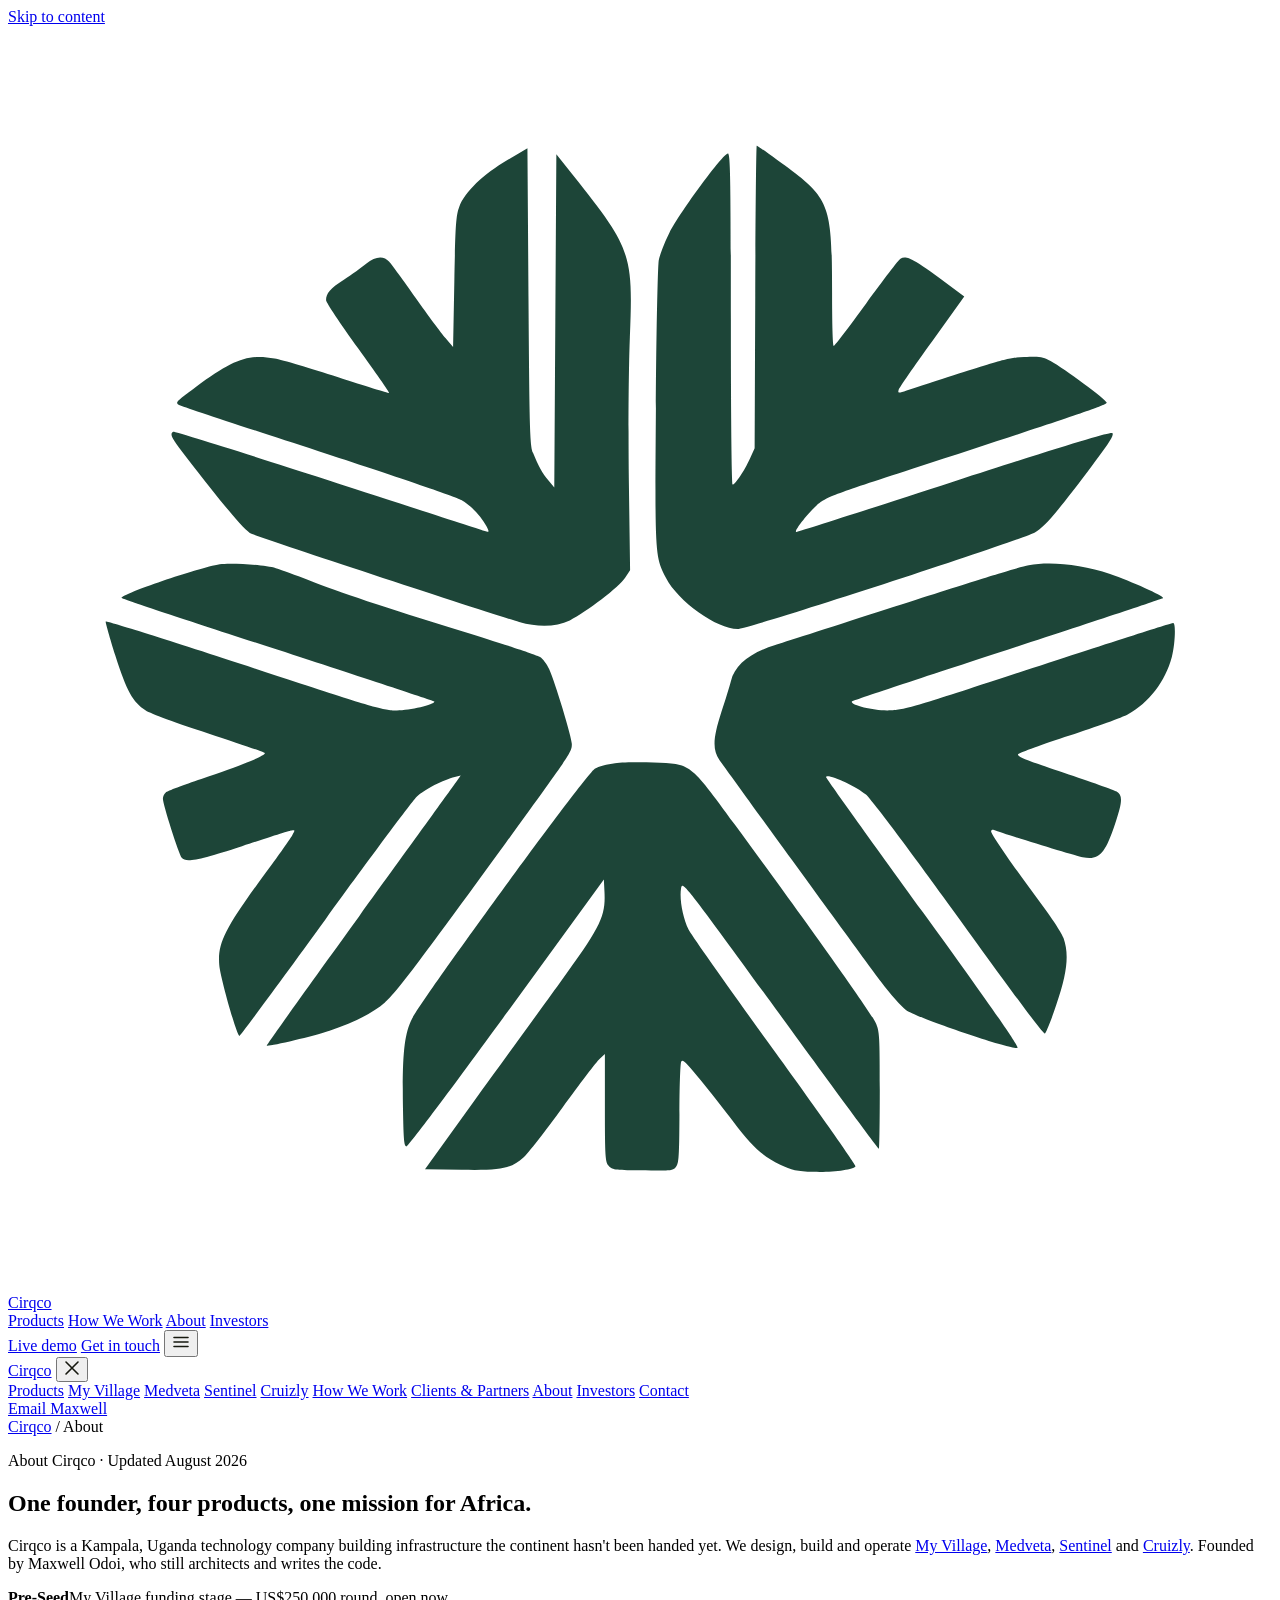
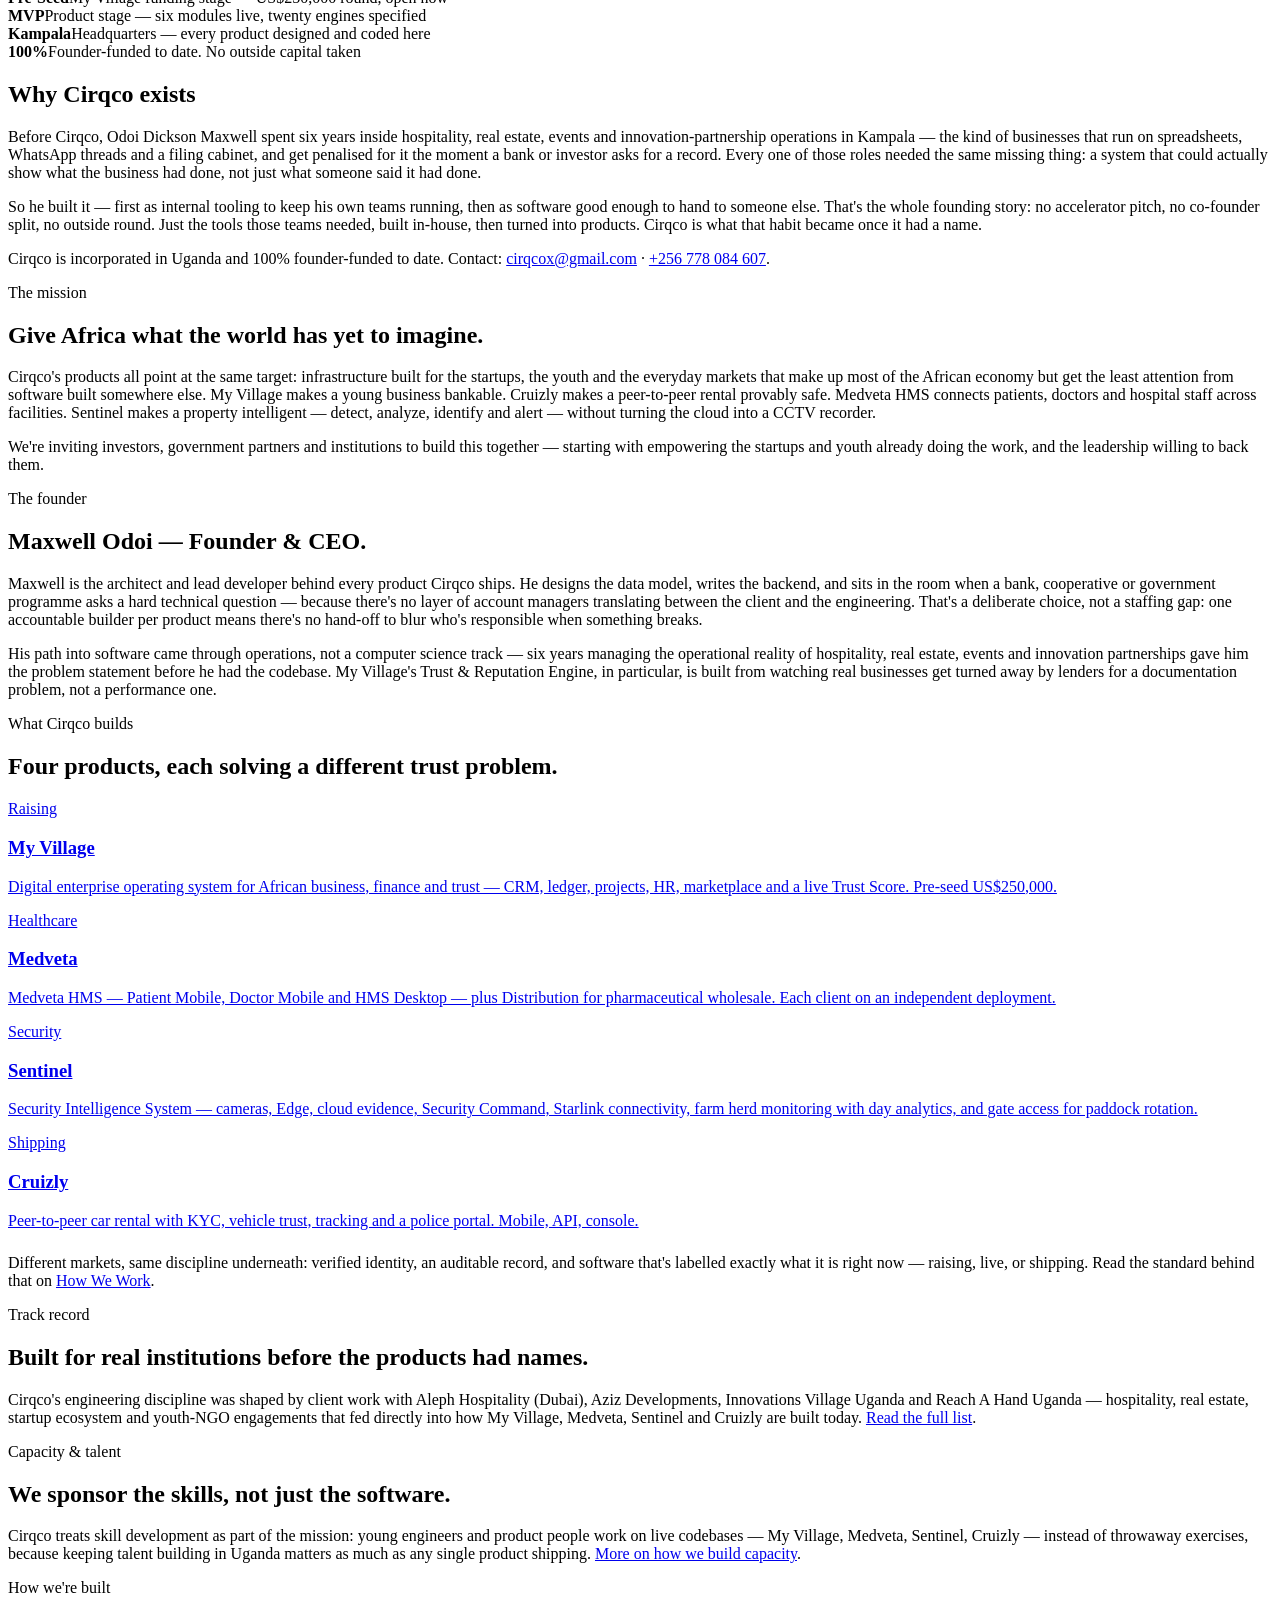
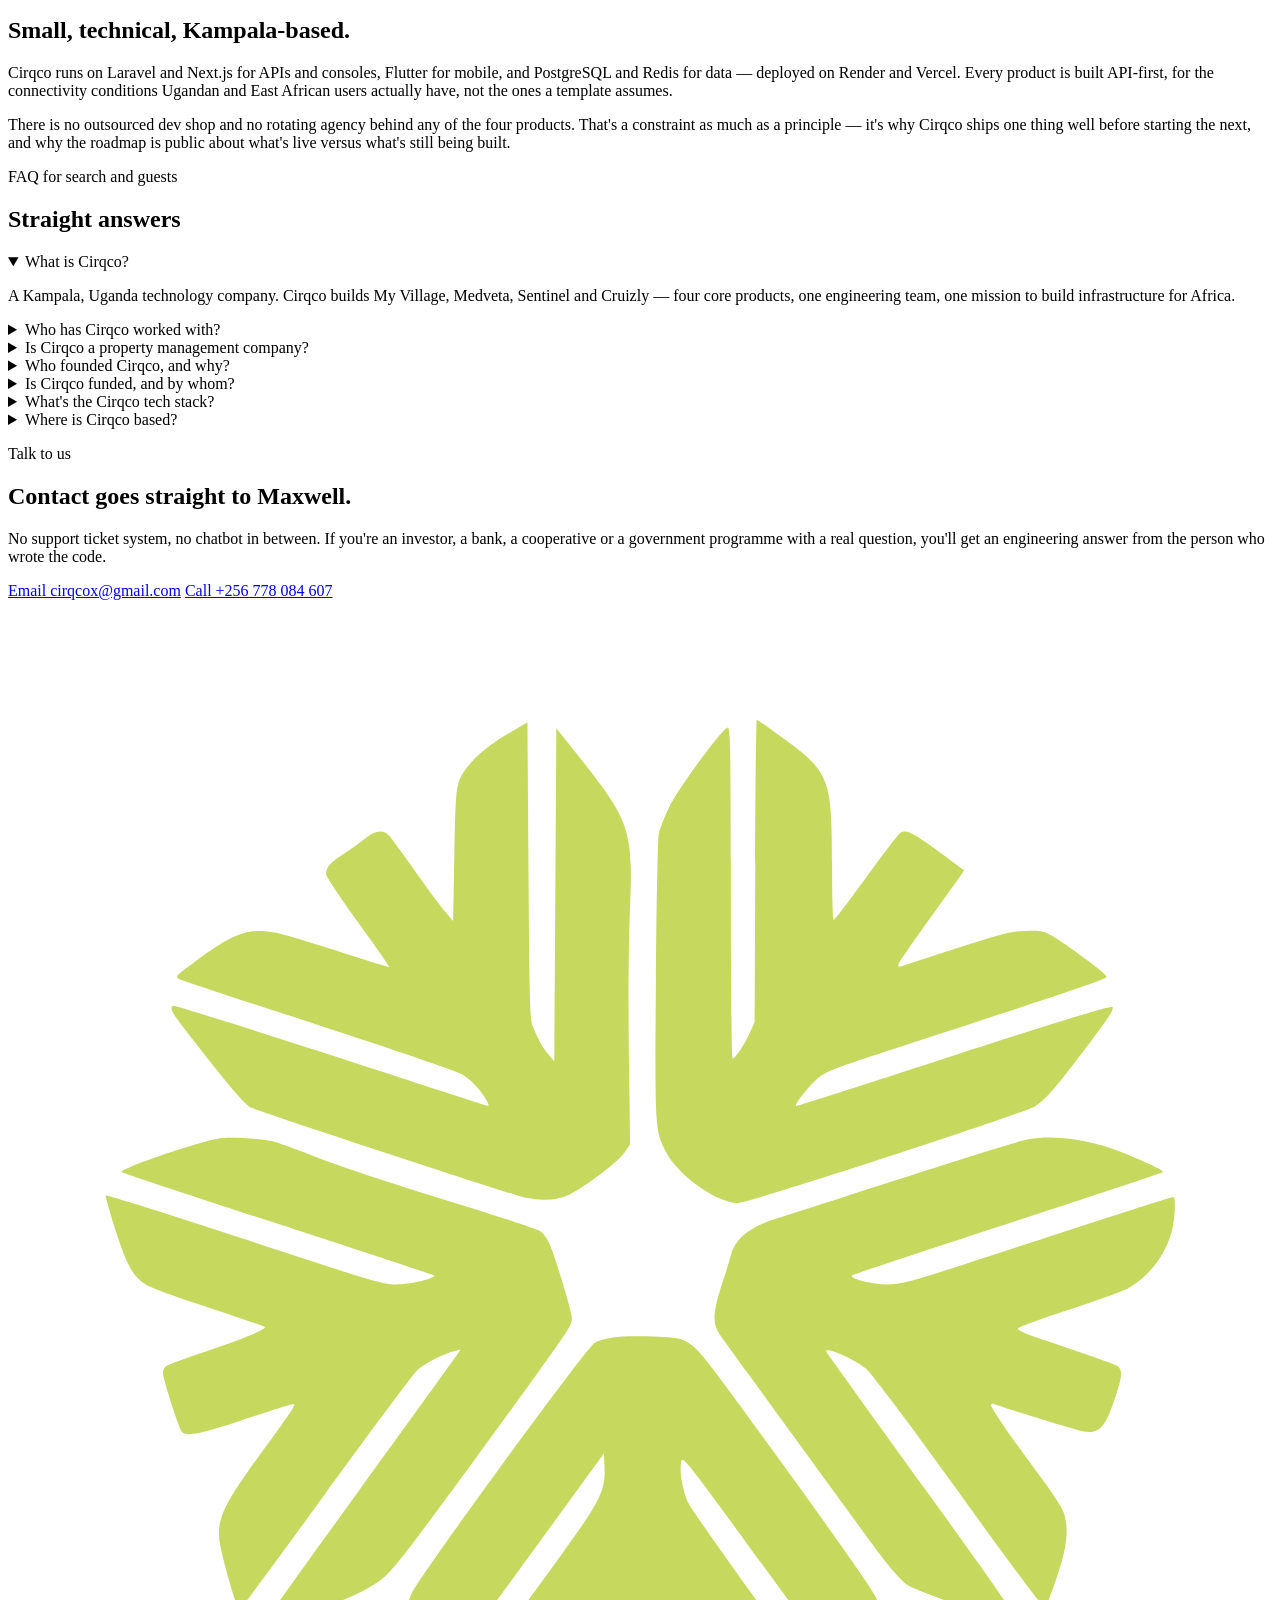
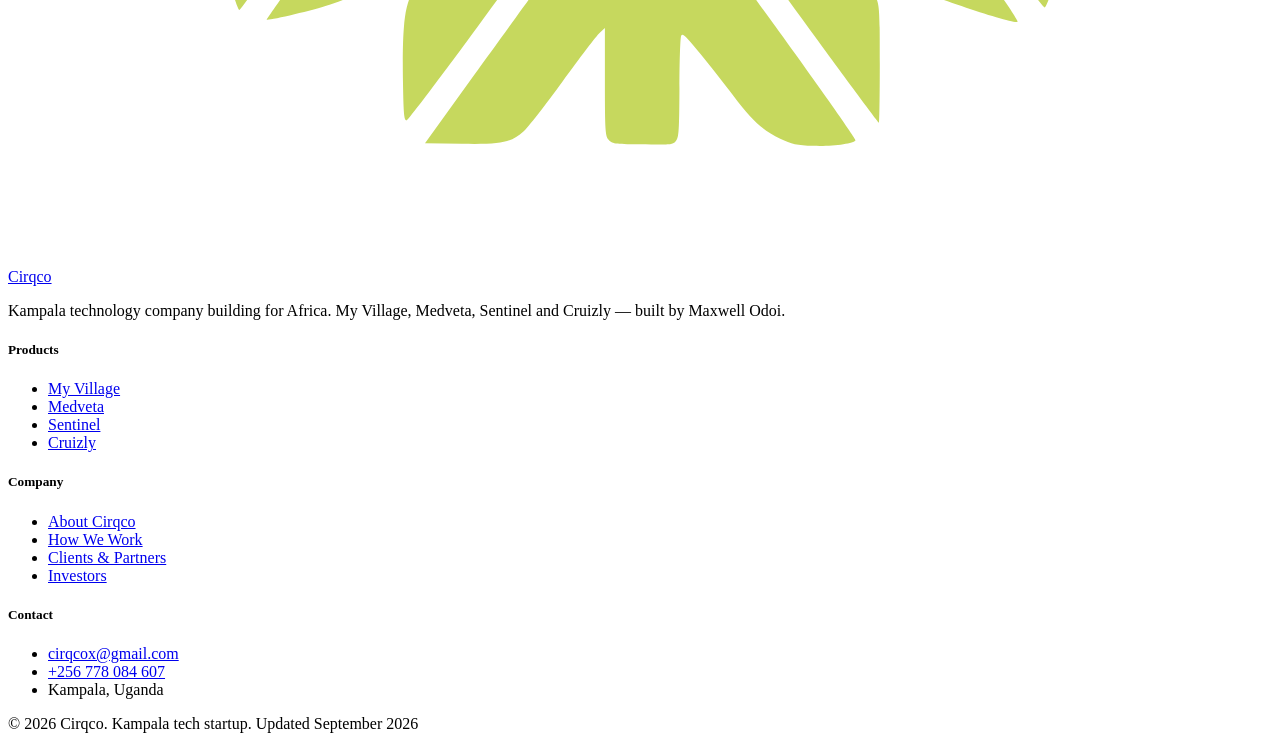
==== commit 769279a1: "Fix GitHub Pages asset paths" ====
--- a/about-us/index.html
+++ b/about-us/index.html
@@ -38,13 +38,13 @@
 <meta name="twitter:image" content="https://cirqco.com/assets/img/og-cover.jpg" />
 <meta name="twitter:image:alt" content="Cirqco products: My Village, Medveta, Sentinel, Cruizly" />
 
-<link rel="icon" type="image/svg+xml" href="/assets/img/favicon.svg?v=8" />
-<link rel="icon" type="image/png" sizes="32x32" href="/assets/img/favicon-32.png?v=8" />
-<link rel="apple-touch-icon" sizes="180x180" href="/assets/img/apple-touch-icon.png?v=8" />
-<link rel="manifest" href="/site.webmanifest" />
-<link rel="sitemap" type="application/xml" href="/sitemap.xml" />
-
-<link rel="stylesheet" href="/assets/css/style.css?v=8" />
+<link rel="icon" type="image/svg+xml" href="/cirqco/assets/img/favicon.svg?v=8" />
+<link rel="icon" type="image/png" sizes="32x32" href="/cirqco/assets/img/favicon-32.png?v=8" />
+<link rel="apple-touch-icon" sizes="180x180" href="/cirqco/assets/img/apple-touch-icon.png?v=8" />
+<link rel="manifest" href="/cirqco/site.webmanifest" />
+<link rel="sitemap" type="application/xml" href="/cirqco/sitemap.xml" />
+
+<link rel="stylesheet" href="/cirqco/assets/css/style.css?v=8" />
 
 <script type="application/ld+json">{"@context":"https://schema.org","@graph":[{"@type":"Organization","@id":"https://cirqco.com/#organization","name":"Cirqco","legalName":"Cirqco","alternateName":["Cirqco Kampala","Cirqco Uganda"],"url":"https://cirqco.com/","logo":{"@type":"ImageObject","url":"https://cirqco.com/assets/img/icon-512.png","width":512,"height":512},"image":"https://cirqco.com/assets/img/og-cover.jpg","description":"Cirqco is a Kampala, Uganda technology company building infrastructure for Africa: My Village, Medveta, Sentinel and Cruizly.","disambiguatingDescription":"A technology company in Kampala building enterprise software, healthcare systems and vehicle-trust infrastructure for African markets. Not a property management firm and not a coming-soon crypto landing page.","slogan":"Give Africa what the world has yet to imagine.","foundingLocation":{"@type":"Place","address":{"@type":"PostalAddress","addressLocality":"Kampala","addressCountry":"UG"}},"address":{"@type":"PostalAddress","addressLocality":"Kampala","addressCountry":"UG"},"areaServed":["UG","KE","TZ","RW","AE"],"knowsAbout":["My Village","Medveta","Sentinel","Cruizly","Enterprise software","Healthcare technology","Physical security","Security intelligence","Vehicle trust platforms","Financial inclusion infrastructure","Youth enterprise development"],"founder":{"@id":"https://cirqco.com/#founder"},"employee":{"@id":"https://cirqco.com/#founder"},"contactPoint":{"@type":"ContactPoint","email":"cirqcox@gmail.com","telephone":"+256-778-084-607","contactType":"sales","areaServed":"UG","availableLanguage":["en"]}},{"@type":"Person","@id":"https://cirqco.com/#founder","name":"Maxwell Odoi","jobTitle":"Founder & CEO","image":"https://cirqco.com/assets/img/maxwell-founder.jpg","url":"https://cirqco.com/about-us","email":"mailto:cirqcox@gmail.com","worksFor":{"@id":"https://cirqco.com/#organization"},"address":{"@type":"PostalAddress","addressLocality":"Kampala","addressCountry":"UG"}},{"@type":"WebSite","@id":"https://cirqco.com/#website","name":"Cirqco","url":"https://cirqco.com/","inLanguage":"en","dateModified":"2026-09-04T10:30:00+03:00","publisher":{"@id":"https://cirqco.com/#organization"},"about":{"@id":"https://cirqco.com/#organization"}},{"@type":"WebPage","@id":"https://cirqco.com/about-us#webpage","url":"https://cirqco.com/about-us","name":"About Cirqco | Kampala tech company by Maxwell Odoi","description":"Cirqco is a Kampala, Uganda technology company founded by Odoi Dickson Maxwell. We build My Village, Medveta, Sentinel and Cruizly — one founder-led, engineering-first company building infrastructure for Africa, not a property manager.","dateModified":"2026-09-04T10:30:00+03:00","isPartOf":{"@id":"https://cirqco.com/#website"},"about":{"@id":"https://cirqco.com/#organization"},"inLanguage":"en","primaryImageOfPage":"https://cirqco.com/assets/img/og-cover.jpg"},{"@type":"AboutPage","@id":"https://cirqco.com/about-us#about","url":"https://cirqco.com/about-us","name":"About Cirqco","dateModified":"2026-08-25","mainEntity":{"@id":"https://cirqco.com/#organization"}},{"@type":"FAQPage","mainEntity":[{"@type":"Question","name":"What is Cirqco?","acceptedAnswer":{"@type":"Answer","text":"A Kampala, Uganda technology company. Cirqco builds My Village, Medveta, Sentinel and Cruizly — four core products, one engineering team."}},{"@type":"Question","name":"Is Cirqco a property management company?","acceptedAnswer":{"@type":"Answer","text":"No. That was old website copy carried over from an earlier draft. Cirqco has never managed property — it designs and ships software."}},{"@type":"Question","name":"Who founded Cirqco, and why?","acceptedAnswer":{"@type":"Answer","text":"Odoi Dickson Maxwell, Founder and CEO, based in Kampala. After six years running operations across hospitality, real estate, events and innovation partnerships, he kept building the internal systems those teams lacked. My Village turned that pattern into a product."}},{"@type":"Question","name":"Is Cirqco funded, and by whom?","acceptedAnswer":{"@type":"Answer","text":"Cirqco is incorporated in Uganda and 100% founder-funded to date, with no outside capital taken. My Village is raising a US$250,000 pre-seed round."}},{"@type":"Question","name":"What's the Cirqco tech stack?","acceptedAnswer":{"@type":"Answer","text":"Laravel and Next.js for APIs and consoles, Flutter for mobile, PostgreSQL and Redis for data — deployed on Render and Vercel, with an API-first architecture built for African connectivity conditions."}},{"@type":"Question","name":"Where is Cirqco based?","acceptedAnswer":{"@type":"Answer","text":"Kampala, Uganda. Every product is designed and coded there. Founder: Odoi Dickson Maxwell."}}]},{"@type":"BreadcrumbList","itemListElement":[{"@type":"ListItem","position":1,"name":"Cirqco","item":"https://cirqco.com/"},{"@type":"ListItem","position":2,"name":"About","item":"https://cirqco.com/about-us"}]}]}</script>
 </head>
@@ -61,19 +61,19 @@
 </svg>
 <header class="site-nav">
   <div class="wrap">
-    <a href="/" class="logo">
+    <a href="/cirqco/" class="logo">
       <svg class="mark" viewBox="0 0 612 612" aria-hidden="true"><use href="#mv-mark" fill="#1D4538"/></svg>
       Cirqco
     </a>
     <nav class="nav-links" aria-label="Primary">
-      <a class="" href="/#products">Products</a>
-      <a class="" href="/work">How We Work</a>
-      <a class="is-active" href="/about-us">About</a>
-      <a class="" href="/investors">Investors</a>
+      <a class="" href="/cirqco/#products">Products</a>
+      <a class="" href="/cirqco/work">How We Work</a>
+      <a class="is-active" href="/cirqco/about-us">About</a>
+      <a class="" href="/cirqco/investors">Investors</a>
     </nav>
     <div class="nav-cta">
       <a href="https://cruizly-api.onrender.com/mobile/" class="btn btn-line" target="_blank" rel="noopener">Live demo</a>
-      <a href="/#contact" class="btn btn-ink">Get in touch</a>
+      <a href="/cirqco/#contact" class="btn btn-ink">Get in touch</a>
       <button class="nav-toggle" type="button" aria-label="Open menu">
         <svg width="18" height="18" viewBox="0 0 18 18" fill="none" aria-hidden="true"><path d="M2 4.5H16M2 9H16M2 13.5H16" stroke="#16180F" stroke-width="1.6" stroke-linecap="round"/></svg>
       </button>
@@ -83,32 +83,32 @@
 
 <div class="mobile-menu">
   <div class="mobile-menu-top">
-    <a href="/" class="logo">Cirqco</a>
+    <a href="/cirqco/" class="logo">Cirqco</a>
     <button class="mobile-close" type="button" aria-label="Close menu">
       <svg width="16" height="16" viewBox="0 0 16 16" fill="none" aria-hidden="true"><path d="M2 2L14 14M14 2L2 14" stroke="#16180F" stroke-width="1.6" stroke-linecap="round"/></svg>
     </button>
   </div>
   <nav>
-    <a href="/#products">Products</a>
-    <a href="/my-village">My Village</a>
-    <a href="/medveta">Medveta</a>
-    <a href="/sentinel">Sentinel</a>
-    <a href="/cruizly">Cruizly</a>
-    <a href="/work">How We Work</a>
-    <a href="/work#clients">Clients &amp; Partners</a>
-    <a href="/about-us">About</a>
-    <a href="/investors">Investors</a>
-    <a href="/#contact">Contact</a>
+    <a href="/cirqco/#products">Products</a>
+    <a href="/cirqco/my-village">My Village</a>
+    <a href="/cirqco/medveta">Medveta</a>
+    <a href="/cirqco/sentinel">Sentinel</a>
+    <a href="/cirqco/cruizly">Cruizly</a>
+    <a href="/cirqco/work">How We Work</a>
+    <a href="/cirqco/work#clients">Clients &amp; Partners</a>
+    <a href="/cirqco/about-us">About</a>
+    <a href="/cirqco/investors">Investors</a>
+    <a href="/cirqco/#contact">Contact</a>
   </nav>
   <a href="mailto:cirqcox@gmail.com" class="btn btn-ink">Email Maxwell</a>
 </div>
 <main id="main">
   <section class="page-hero">
     <div class="wrap">
-      <nav class="crumbs" aria-label="Breadcrumb"><a href="/">Cirqco</a> / About</nav>
+      <nav class="crumbs" aria-label="Breadcrumb"><a href="/cirqco/">Cirqco</a> / About</nav>
       <p class="kicker">About Cirqco · Updated August 2026</p>
       <h1>One founder, four products, one mission for Africa.</h1>
-      <p class="lede">Cirqco is a Kampala, Uganda technology company building infrastructure the continent hasn't been handed yet. We design, build and operate <a href="/my-village">My Village</a>, <a href="/medveta">Medveta</a>, <a href="/sentinel">Sentinel</a> and <a href="/cruizly">Cruizly</a>. Founded by Maxwell Odoi, who still architects and writes the code.</p>
+      <p class="lede">Cirqco is a Kampala, Uganda technology company building infrastructure the continent hasn't been handed yet. We design, build and operate <a href="/cirqco/my-village">My Village</a>, <a href="/cirqco/medveta">Medveta</a>, <a href="/cirqco/sentinel">Sentinel</a> and <a href="/cirqco/cruizly">Cruizly</a>. Founded by Maxwell Odoi, who still architects and writes the code.</p>
     </div>
   </section>
 
@@ -165,28 +165,28 @@
         <h2>Four products, each solving a different trust problem.</h2>
       </div>
       <div class="work-grid">
-        <a class="work-card" href="/my-village">
+        <a class="work-card" href="/cirqco/my-village">
           <header><span class="chip chip-raise">Raising</span></header>
           <h3>My Village</h3>
           <p>Digital enterprise operating system for African business, finance and trust — CRM, ledger, projects, HR, marketplace and a live Trust Score. Pre-seed US$250,000.</p>
         </a>
-        <a class="work-card" href="/medveta">
+        <a class="work-card" href="/cirqco/medveta">
           <header><span class="chip chip-ship">Healthcare</span></header>
           <h3>Medveta</h3>
           <p>Medveta HMS — Patient Mobile, Doctor Mobile and HMS Desktop — plus Distribution for pharmaceutical wholesale. Each client on an independent deployment.</p>
         </a>
-        <a class="work-card" href="/sentinel">
+        <a class="work-card" href="/cirqco/sentinel">
           <header><span class="chip chip-live">Security</span></header>
           <h3>Sentinel</h3>
           <p>Security Intelligence System — cameras, Edge, cloud evidence, Security Command, Starlink connectivity, farm herd monitoring with day analytics, and gate access for paddock rotation.</p>
         </a>
-        <a class="work-card lime" href="/cruizly">
+        <a class="work-card lime" href="/cirqco/cruizly">
           <header><span class="chip chip-ship">Shipping</span></header>
           <h3>Cruizly</h3>
           <p>Peer-to-peer car rental with KYC, vehicle trust, tracking and a police portal. Mobile, API, console.</p>
         </a>
       </div>
-      <p class="prose" style="margin-top:1.5rem;">Different markets, same discipline underneath: verified identity, an auditable record, and software that's labelled exactly what it is right now — raising, live, or shipping. Read the standard behind that on <a href="/work">How We Work</a>.</p>
+      <p class="prose" style="margin-top:1.5rem;">Different markets, same discipline underneath: verified identity, an auditable record, and software that's labelled exactly what it is right now — raising, live, or shipping. Read the standard behind that on <a href="/cirqco/work">How We Work</a>.</p>
     </div>
   </section>
 
@@ -195,7 +195,7 @@
       <div class="section-head">
         <p class="kicker">Track record</p>
         <h2>Built for real institutions before the products had names.</h2>
-        <p>Cirqco's engineering discipline was shaped by client work with Aleph Hospitality (Dubai), Aziz Developments, Innovations Village Uganda and Reach A Hand Uganda — hospitality, real estate, startup ecosystem and youth-NGO engagements that fed directly into how My Village, Medveta, Sentinel and Cruizly are built today. <a href="/work#clients">Read the full list</a>.</p>
+        <p>Cirqco's engineering discipline was shaped by client work with Aleph Hospitality (Dubai), Aziz Developments, Innovations Village Uganda and Reach A Hand Uganda — hospitality, real estate, startup ecosystem and youth-NGO engagements that fed directly into how My Village, Medveta, Sentinel and Cruizly are built today. <a href="/cirqco/work#clients">Read the full list</a>.</p>
       </div>
     </div>
   </section>
@@ -207,7 +207,7 @@
         <h2>We sponsor the skills, not just the software.</h2>
       </div>
       <div class="prose">
-        <p>Cirqco treats skill development as part of the mission: young engineers and product people work on live codebases — My Village, Medveta, Sentinel, Cruizly — instead of throwaway exercises, because keeping talent building in Uganda matters as much as any single product shipping. <a href="/work#skills">More on how we build capacity</a>.</p>
+        <p>Cirqco treats skill development as part of the mission: young engineers and product people work on live codebases — My Village, Medveta, Sentinel, Cruizly — instead of throwaway exercises, because keeping talent building in Uganda matters as much as any single product shipping. <a href="/cirqco/work#skills">More on how we build capacity</a>.</p>
       </div>
     </div>
   </section>
@@ -235,7 +235,7 @@
       </details>
       <details>
         <summary>Who has Cirqco worked with?</summary>
-        <p>Alongside its own products, Cirqco has built and consulted for Aleph Hospitality (Dubai), Aziz Developments, Innovations Village Uganda and Reach A Hand Uganda. <a href="/work#clients">Full list on How We Work</a>.</p>
+        <p>Alongside its own products, Cirqco has built and consulted for Aleph Hospitality (Dubai), Aziz Developments, Innovations Village Uganda and Reach A Hand Uganda. <a href="/cirqco/work#clients">Full list on How We Work</a>.</p>
       </details>
       <details>
         <summary>Is Cirqco a property management company?</summary>
@@ -280,7 +280,7 @@
   <div class="wrap">
     <div class="footer-top">
       <div class="footer-brand">
-        <a href="/" class="logo">
+        <a href="/cirqco/" class="logo">
           <svg class="mark" viewBox="0 0 612 612" aria-hidden="true"><use href="#mv-mark" fill="#C6D85E"/></svg>
           Cirqco
         </a>
@@ -290,19 +290,19 @@
         <div class="footer-col">
           <h5>Products</h5>
           <ul>
-            <li><a href="/my-village">My Village</a></li>
-            <li><a href="/medveta">Medveta</a></li>
-            <li><a href="/sentinel">Sentinel</a></li>
-            <li><a href="/cruizly">Cruizly</a></li>
+            <li><a href="/cirqco/my-village">My Village</a></li>
+            <li><a href="/cirqco/medveta">Medveta</a></li>
+            <li><a href="/cirqco/sentinel">Sentinel</a></li>
+            <li><a href="/cirqco/cruizly">Cruizly</a></li>
           </ul>
         </div>
         <div class="footer-col">
           <h5>Company</h5>
           <ul>
-            <li><a href="/about-us">About Cirqco</a></li>
-            <li><a href="/work">How We Work</a></li>
-            <li><a href="/work#clients">Clients &amp; Partners</a></li>
-            <li><a href="/investors">Investors</a></li>
+            <li><a href="/cirqco/about-us">About Cirqco</a></li>
+            <li><a href="/cirqco/work">How We Work</a></li>
+            <li><a href="/cirqco/work#clients">Clients &amp; Partners</a></li>
+            <li><a href="/cirqco/investors">Investors</a></li>
           </ul>
         </div>
         <div class="footer-col">
@@ -321,6 +321,6 @@
     </div>
   </div>
 </footer>
-<script src="/assets/js/main.js?v=8"></script>
+<script src="/cirqco/assets/js/main.js?v=8"></script>
 </body>
-</html>+</html>
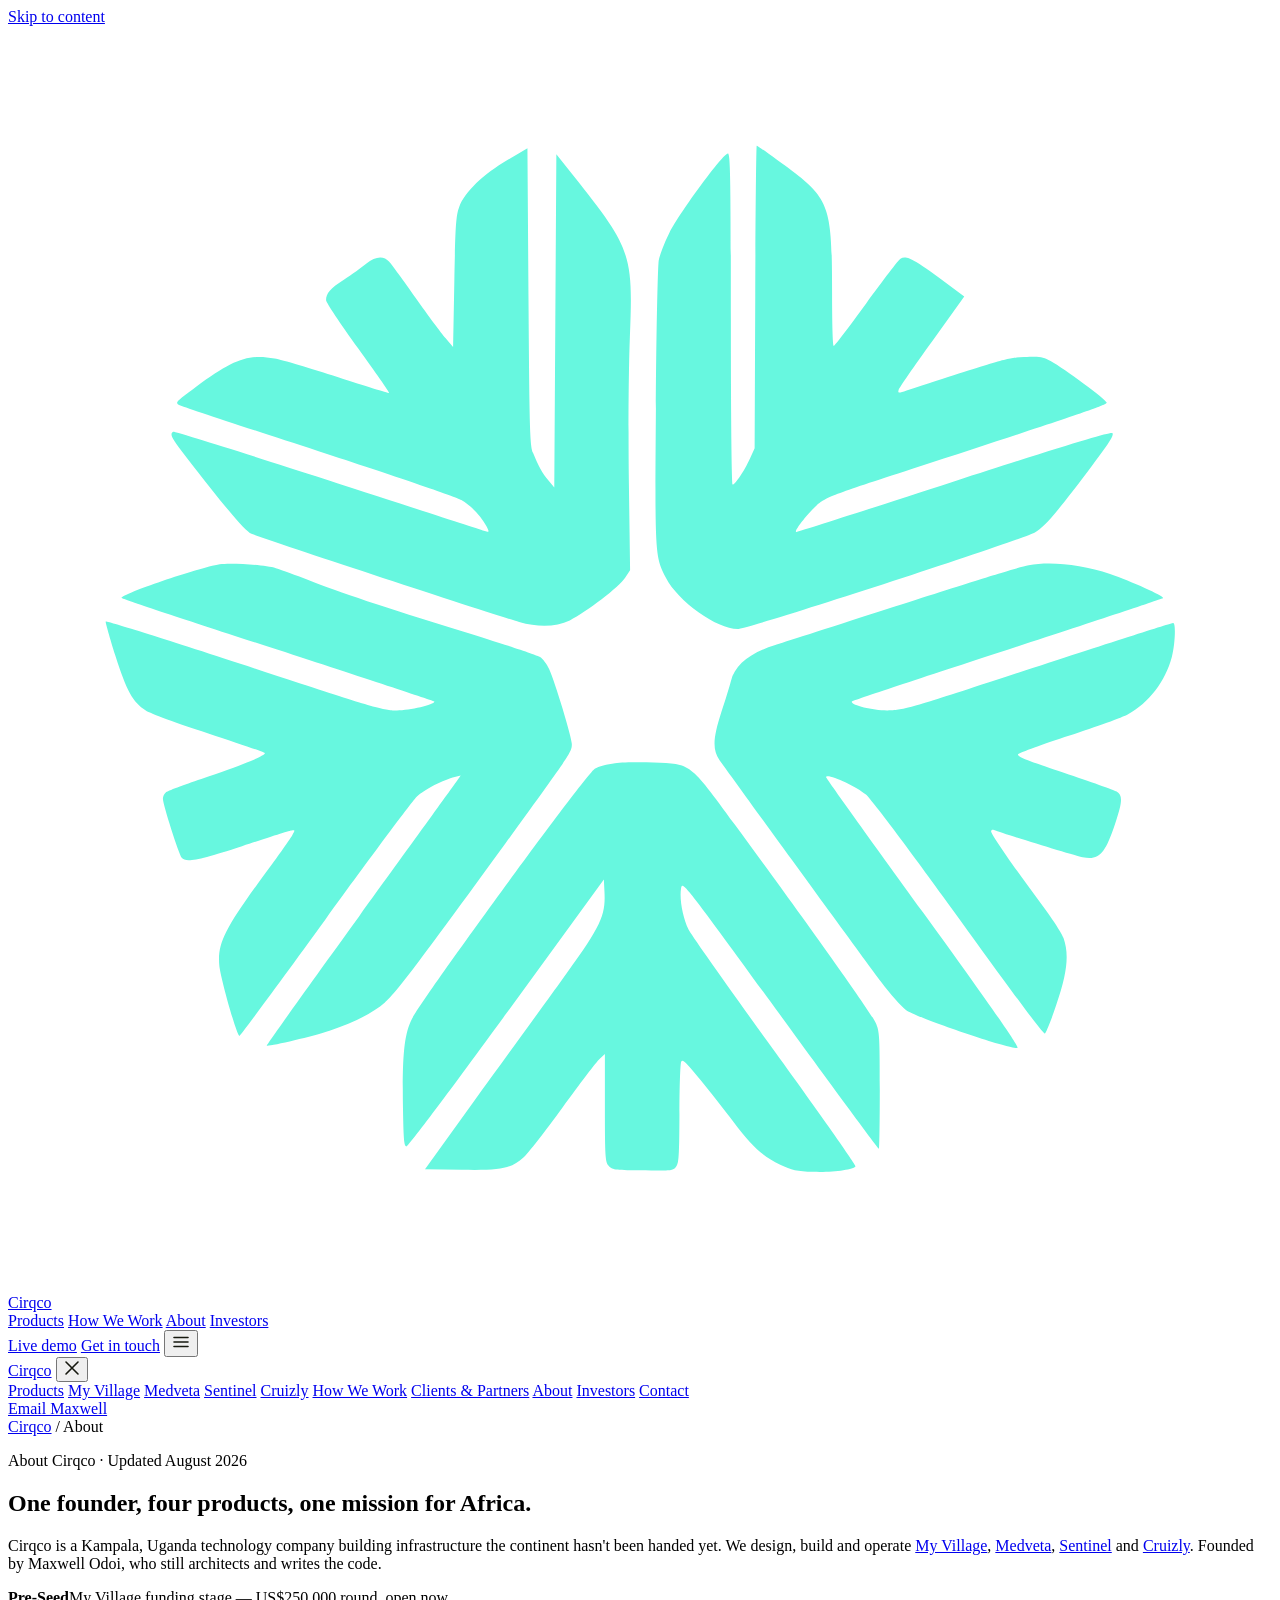
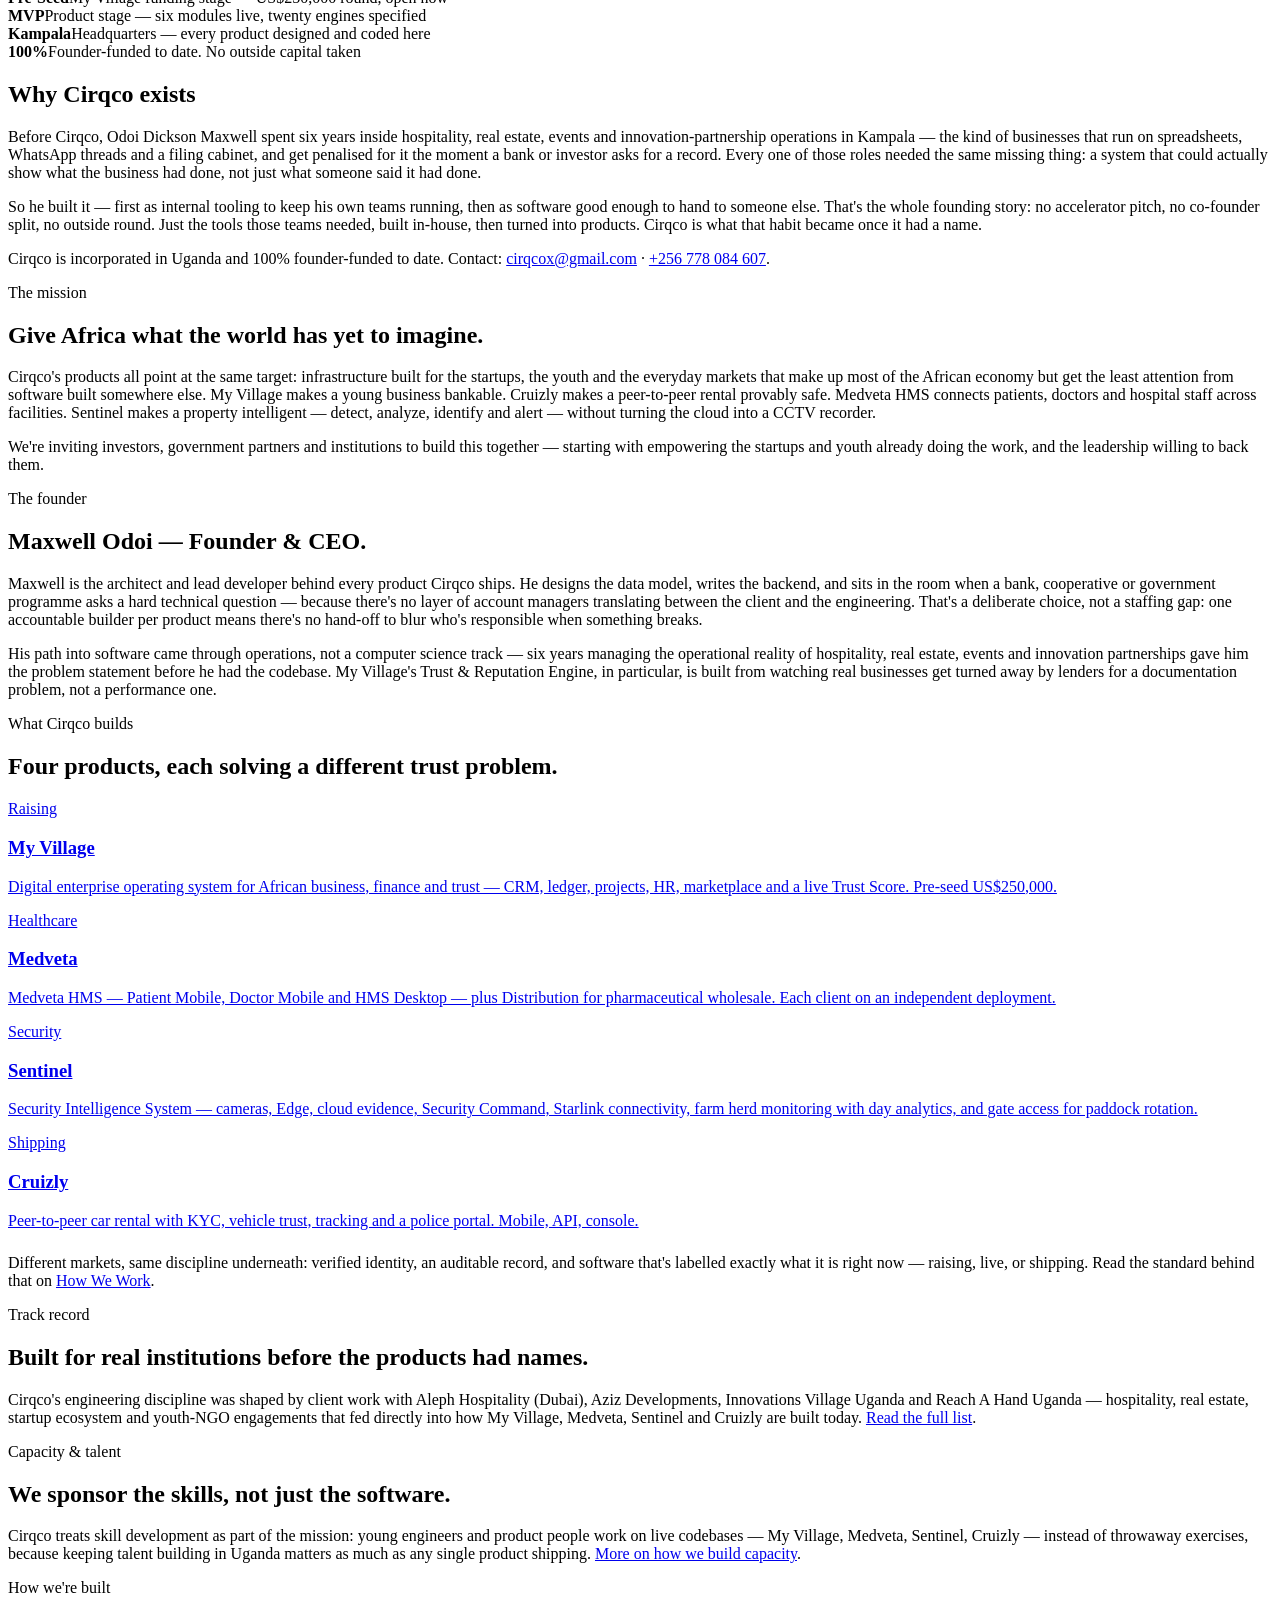
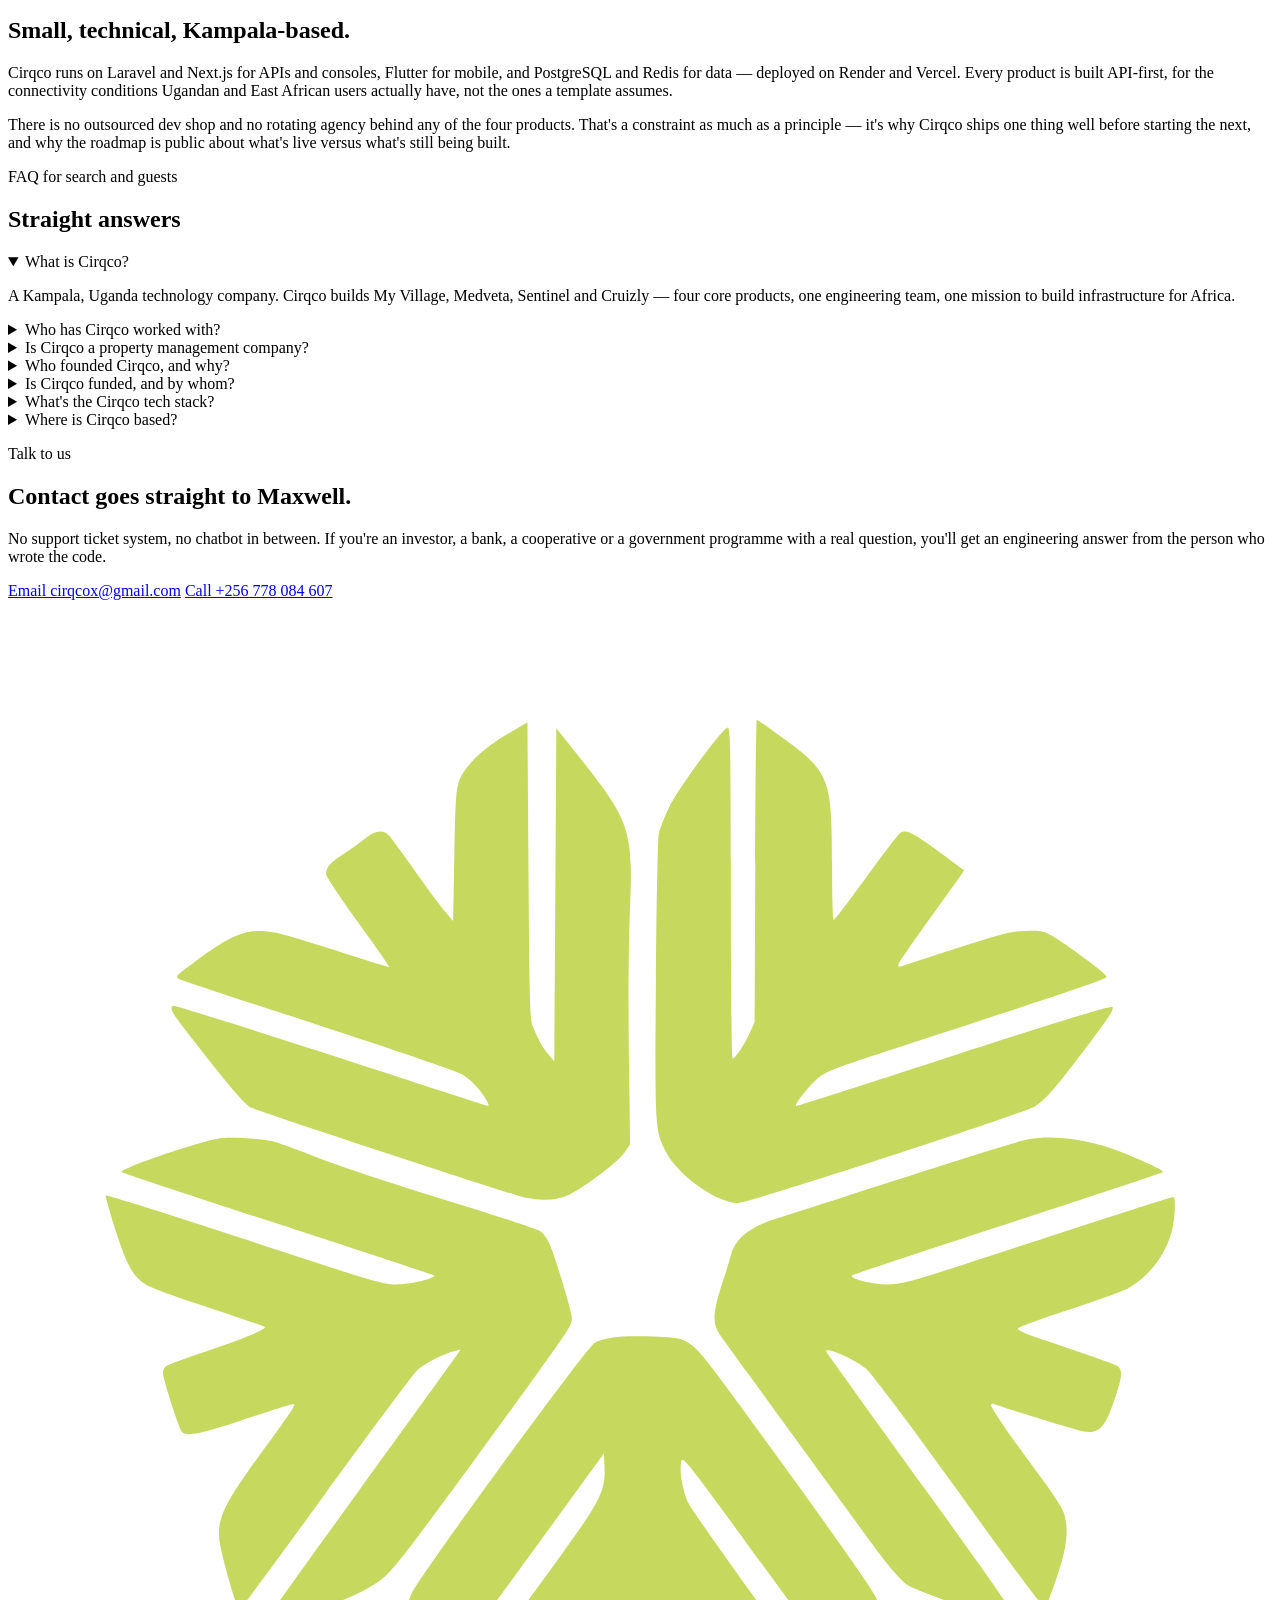
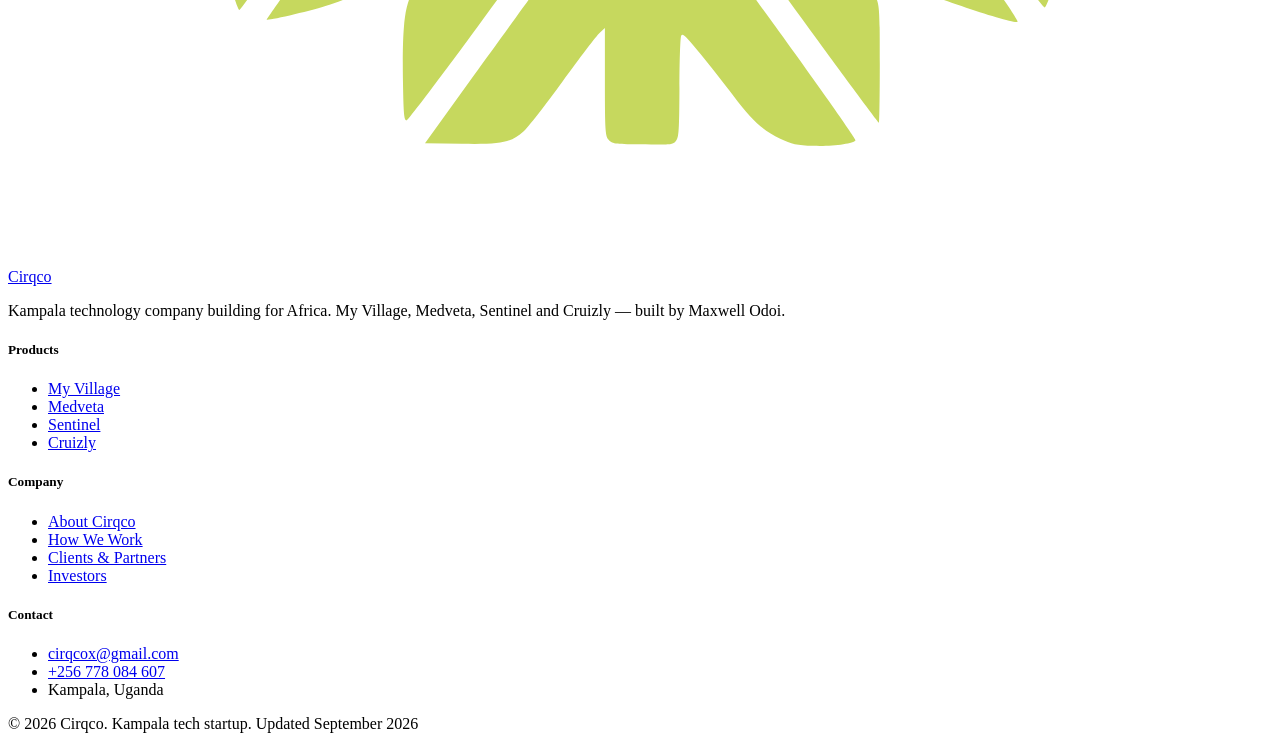
==== commit 33aba4ae: "Remove Sentinel packages and elevate Cirqco systems design" ====
--- a/about-us/index.html
+++ b/about-us/index.html
@@ -62,7 +62,7 @@
 <header class="site-nav">
   <div class="wrap">
     <a href="/cirqco/" class="logo">
-      <svg class="mark" viewBox="0 0 612 612" aria-hidden="true"><use href="#mv-mark" fill="#1D4538"/></svg>
+      <svg class="mark" viewBox="0 0 612 612" aria-hidden="true"><use href="#mv-mark" fill="#67F7DF"/></svg>
       Cirqco
     </a>
     <nav class="nav-links" aria-label="Primary">
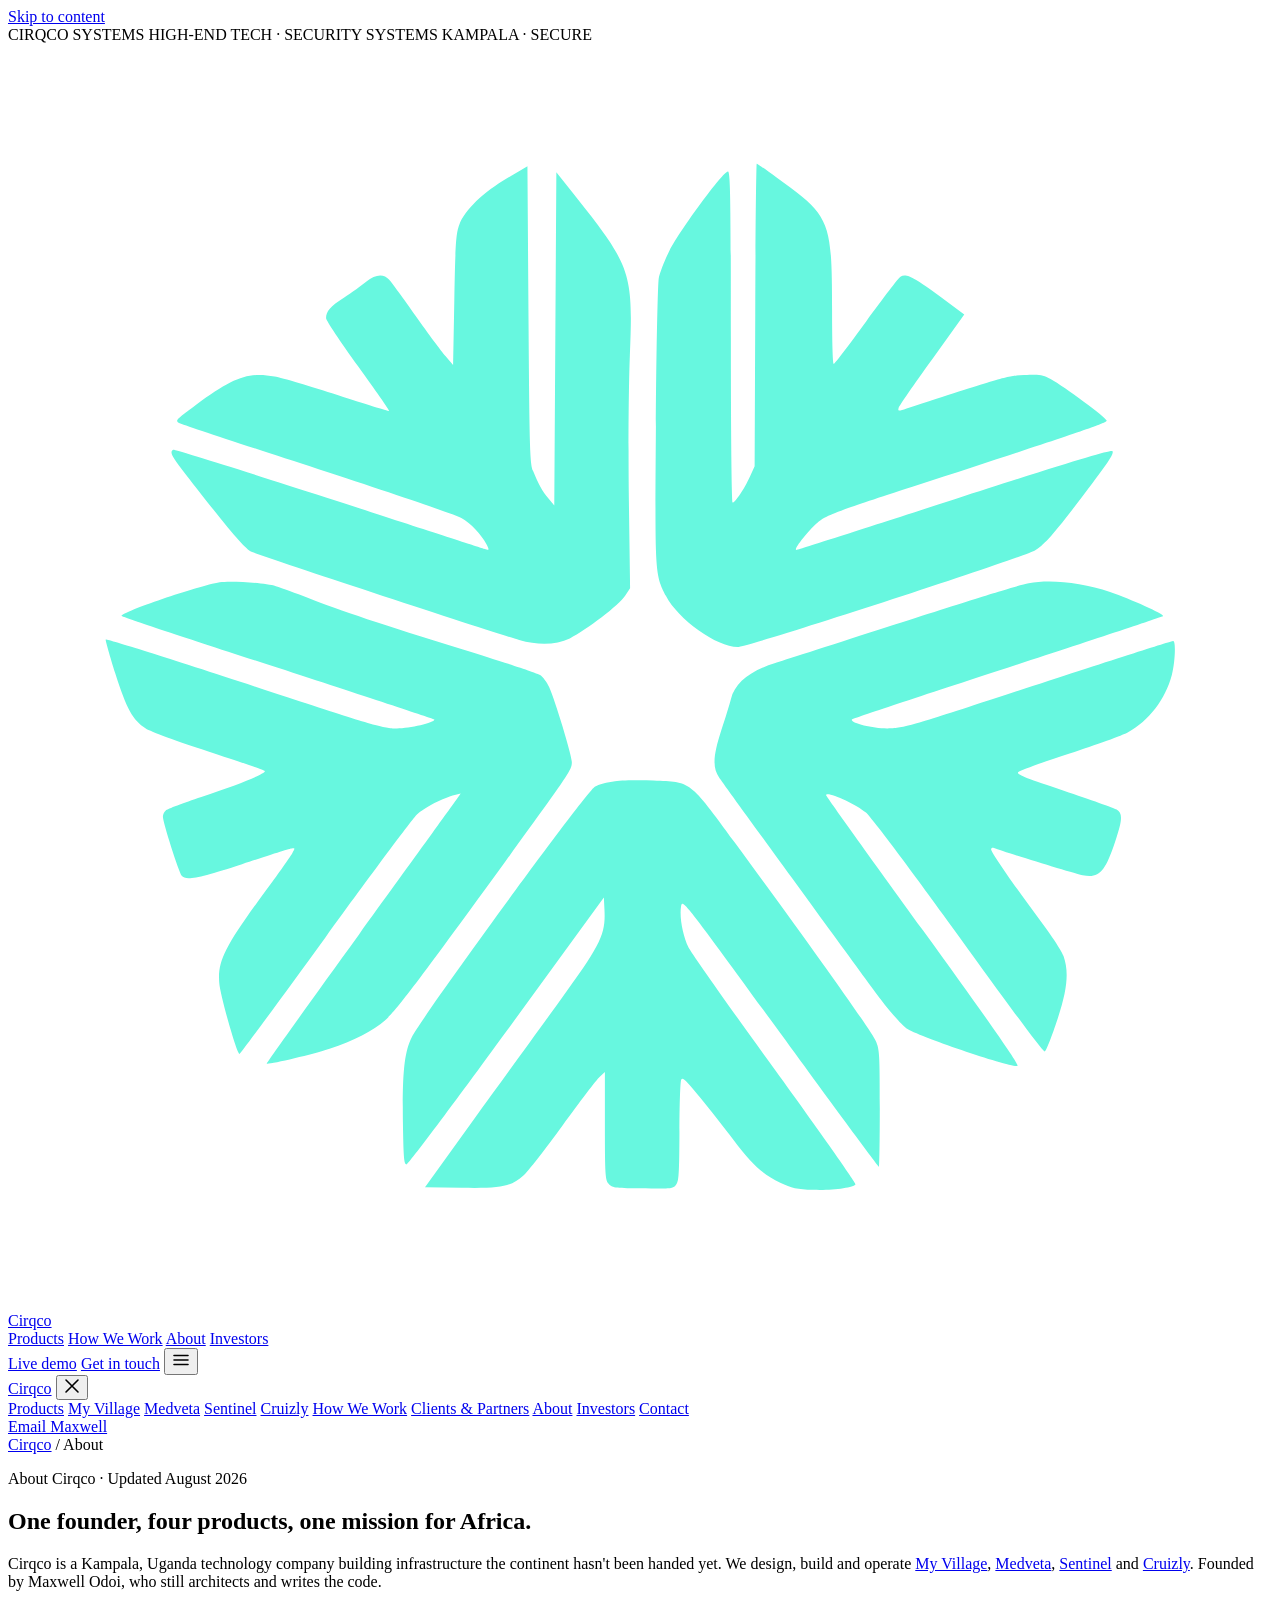
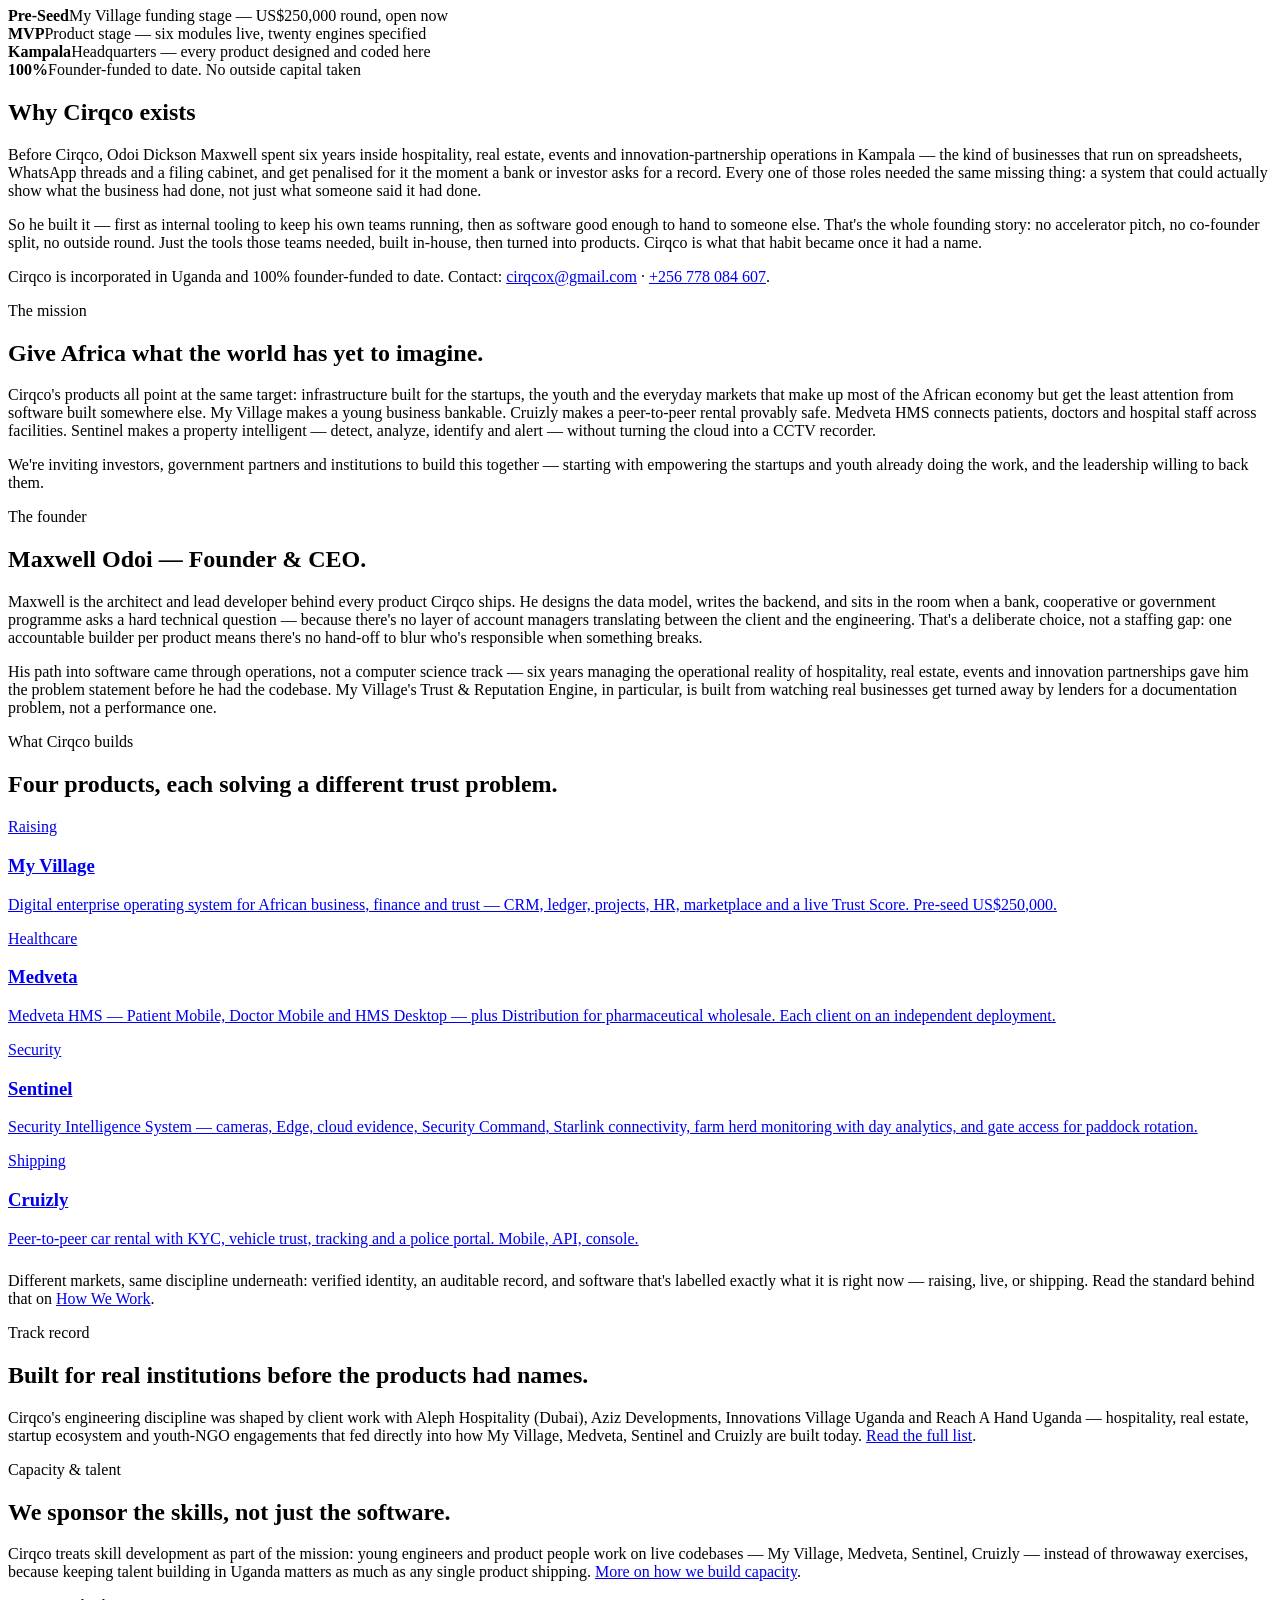
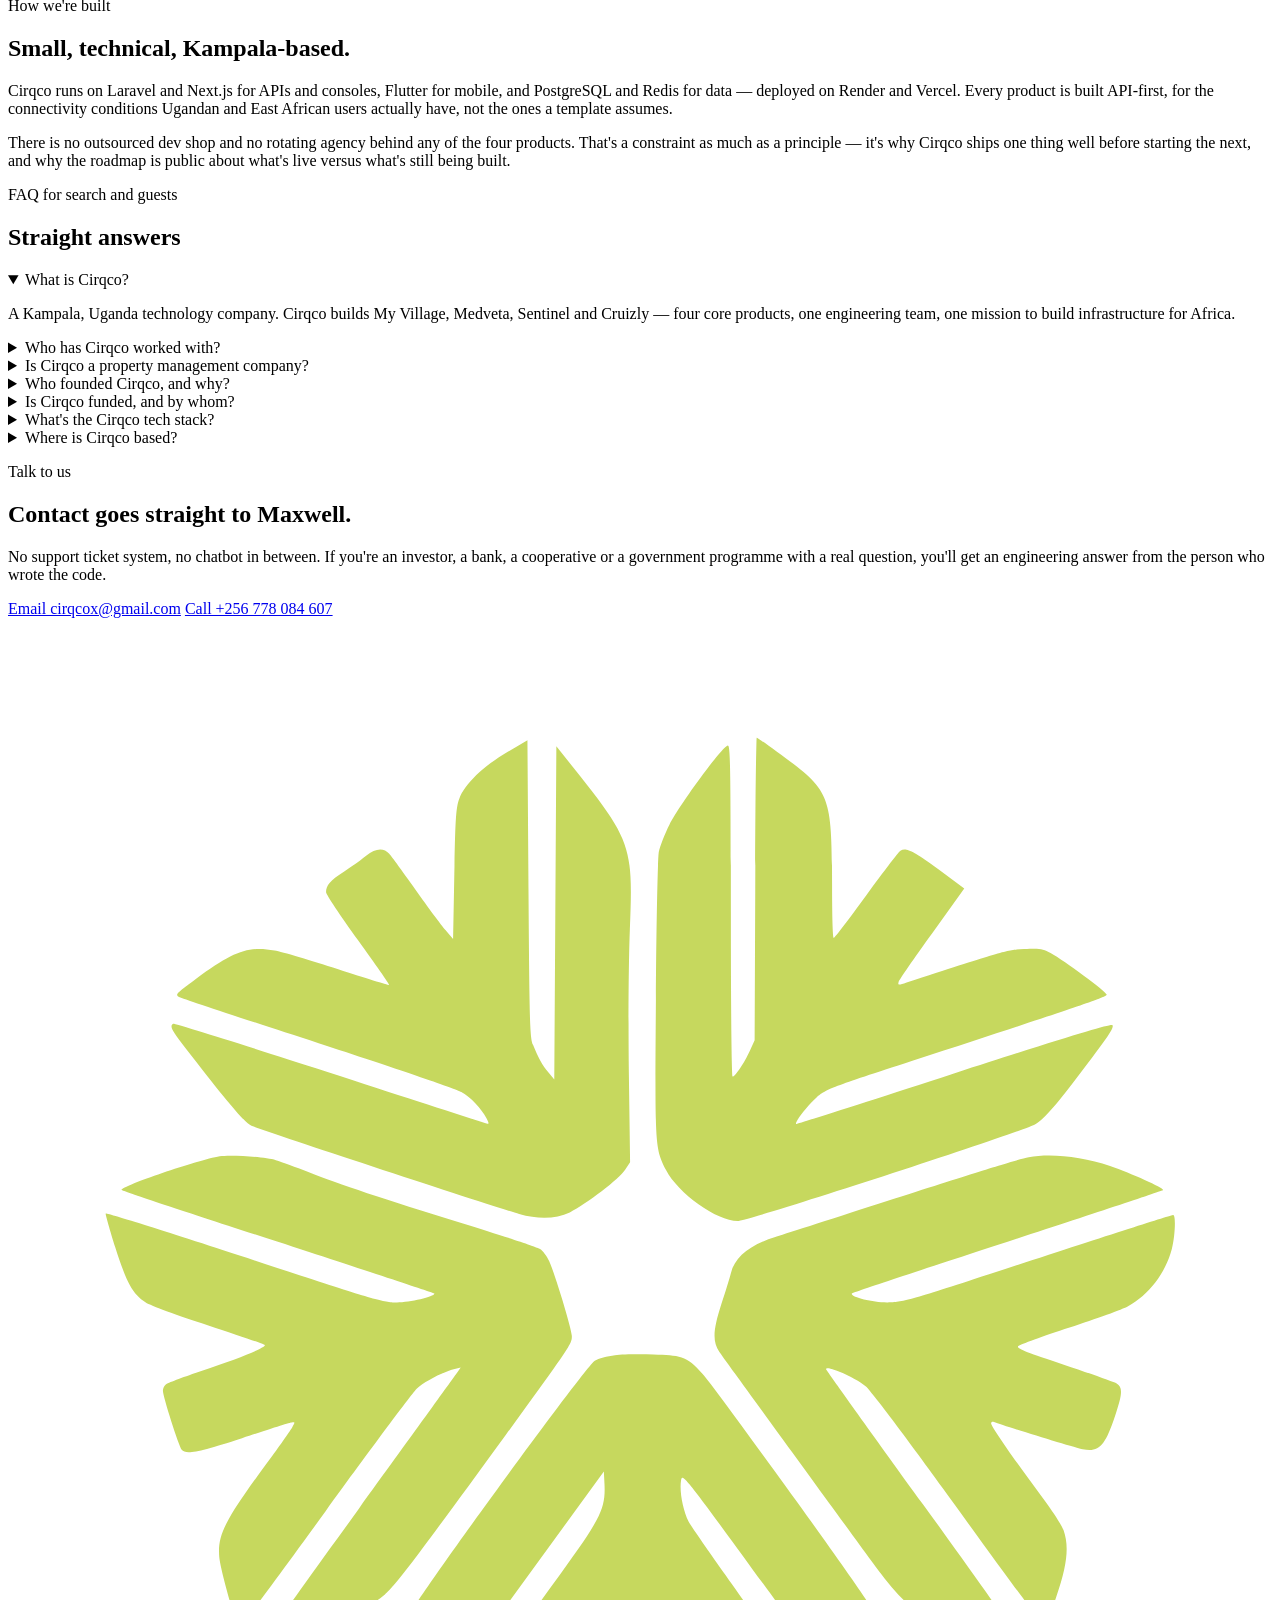
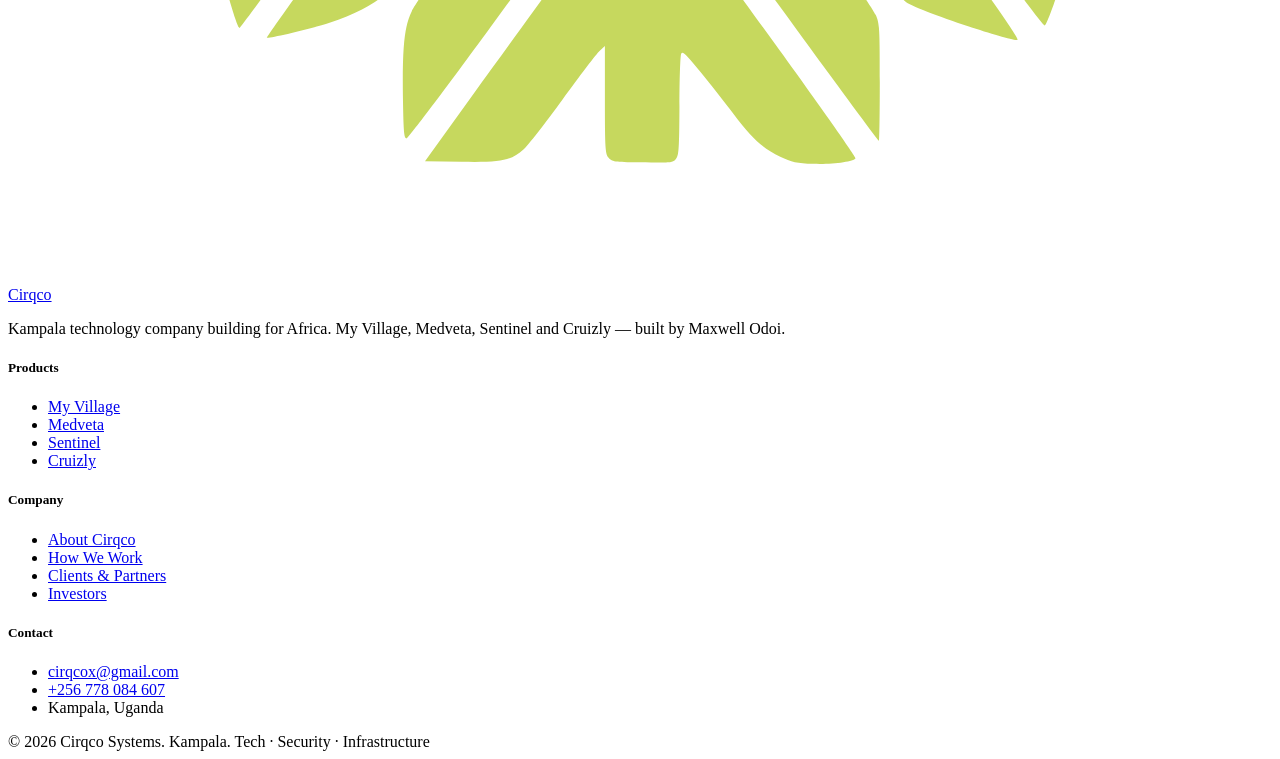
==== commit a69178c7: "Recast Cirqco as a systems-and-security instrument. Keep the product facts and page structure from t" ====
--- a/about-us/index.html
+++ b/about-us/index.html
@@ -9,7 +9,7 @@
 <meta name="googlebot" content="index, follow, max-image-preview:large, max-snippet:-1, max-video-preview:-1" />
 <meta name="bingbot" content="index, follow, max-image-preview:large, max-snippet:-1, max-video-preview:-1" />
 <meta name="author" content="Maxwell Odoi" />
-<meta name="theme-color" content="#16180F" />
+<meta name="theme-color" content="#070908" />
 <meta name="geo.region" content="UG-C" />
 <meta name="geo.placename" content="Kampala" />
 <meta name="language" content="en" />
@@ -44,7 +44,7 @@
 <link rel="manifest" href="/cirqco/site.webmanifest" />
 <link rel="sitemap" type="application/xml" href="/cirqco/sitemap.xml" />
 
-<link rel="stylesheet" href="/cirqco/assets/css/style.css?v=8" />
+<link rel="stylesheet" href="/cirqco/assets/css/style.css?v=10" />
 
 <script type="application/ld+json">{"@context":"https://schema.org","@graph":[{"@type":"Organization","@id":"https://cirqco.com/#organization","name":"Cirqco","legalName":"Cirqco","alternateName":["Cirqco Kampala","Cirqco Uganda"],"url":"https://cirqco.com/","logo":{"@type":"ImageObject","url":"https://cirqco.com/assets/img/icon-512.png","width":512,"height":512},"image":"https://cirqco.com/assets/img/og-cover.jpg","description":"Cirqco is a Kampala, Uganda technology company building infrastructure for Africa: My Village, Medveta, Sentinel and Cruizly.","disambiguatingDescription":"A technology company in Kampala building enterprise software, healthcare systems and vehicle-trust infrastructure for African markets. Not a property management firm and not a coming-soon crypto landing page.","slogan":"Give Africa what the world has yet to imagine.","foundingLocation":{"@type":"Place","address":{"@type":"PostalAddress","addressLocality":"Kampala","addressCountry":"UG"}},"address":{"@type":"PostalAddress","addressLocality":"Kampala","addressCountry":"UG"},"areaServed":["UG","KE","TZ","RW","AE"],"knowsAbout":["My Village","Medveta","Sentinel","Cruizly","Enterprise software","Healthcare technology","Physical security","Security intelligence","Vehicle trust platforms","Financial inclusion infrastructure","Youth enterprise development"],"founder":{"@id":"https://cirqco.com/#founder"},"employee":{"@id":"https://cirqco.com/#founder"},"contactPoint":{"@type":"ContactPoint","email":"cirqcox@gmail.com","telephone":"+256-778-084-607","contactType":"sales","areaServed":"UG","availableLanguage":["en"]}},{"@type":"Person","@id":"https://cirqco.com/#founder","name":"Maxwell Odoi","jobTitle":"Founder & CEO","image":"https://cirqco.com/assets/img/maxwell-founder.jpg","url":"https://cirqco.com/about-us","email":"mailto:cirqcox@gmail.com","worksFor":{"@id":"https://cirqco.com/#organization"},"address":{"@type":"PostalAddress","addressLocality":"Kampala","addressCountry":"UG"}},{"@type":"WebSite","@id":"https://cirqco.com/#website","name":"Cirqco","url":"https://cirqco.com/","inLanguage":"en","dateModified":"2026-09-04T10:30:00+03:00","publisher":{"@id":"https://cirqco.com/#organization"},"about":{"@id":"https://cirqco.com/#organization"}},{"@type":"WebPage","@id":"https://cirqco.com/about-us#webpage","url":"https://cirqco.com/about-us","name":"About Cirqco | Kampala tech company by Maxwell Odoi","description":"Cirqco is a Kampala, Uganda technology company founded by Odoi Dickson Maxwell. We build My Village, Medveta, Sentinel and Cruizly — one founder-led, engineering-first company building infrastructure for Africa, not a property manager.","dateModified":"2026-09-04T10:30:00+03:00","isPartOf":{"@id":"https://cirqco.com/#website"},"about":{"@id":"https://cirqco.com/#organization"},"inLanguage":"en","primaryImageOfPage":"https://cirqco.com/assets/img/og-cover.jpg"},{"@type":"AboutPage","@id":"https://cirqco.com/about-us#about","url":"https://cirqco.com/about-us","name":"About Cirqco","dateModified":"2026-08-25","mainEntity":{"@id":"https://cirqco.com/#organization"}},{"@type":"FAQPage","mainEntity":[{"@type":"Question","name":"What is Cirqco?","acceptedAnswer":{"@type":"Answer","text":"A Kampala, Uganda technology company. Cirqco builds My Village, Medveta, Sentinel and Cruizly — four core products, one engineering team."}},{"@type":"Question","name":"Is Cirqco a property management company?","acceptedAnswer":{"@type":"Answer","text":"No. That was old website copy carried over from an earlier draft. Cirqco has never managed property — it designs and ships software."}},{"@type":"Question","name":"Who founded Cirqco, and why?","acceptedAnswer":{"@type":"Answer","text":"Odoi Dickson Maxwell, Founder and CEO, based in Kampala. After six years running operations across hospitality, real estate, events and innovation partnerships, he kept building the internal systems those teams lacked. My Village turned that pattern into a product."}},{"@type":"Question","name":"Is Cirqco funded, and by whom?","acceptedAnswer":{"@type":"Answer","text":"Cirqco is incorporated in Uganda and 100% founder-funded to date, with no outside capital taken. My Village is raising a US$250,000 pre-seed round."}},{"@type":"Question","name":"What's the Cirqco tech stack?","acceptedAnswer":{"@type":"Answer","text":"Laravel and Next.js for APIs and consoles, Flutter for mobile, PostgreSQL and Redis for data — deployed on Render and Vercel, with an API-first architecture built for African connectivity conditions."}},{"@type":"Question","name":"Where is Cirqco based?","acceptedAnswer":{"@type":"Answer","text":"Kampala, Uganda. Every product is designed and coded there. Founder: Odoi Dickson Maxwell."}}]},{"@type":"BreadcrumbList","itemListElement":[{"@type":"ListItem","position":1,"name":"Cirqco","item":"https://cirqco.com/"},{"@type":"ListItem","position":2,"name":"About","item":"https://cirqco.com/about-us"}]}]}</script>
 </head>
@@ -59,6 +59,11 @@
     </symbol>
   </defs>
 </svg>
+<div class="sys-rail">
+  <span>CIRQCO SYSTEMS</span>
+  <span class="sys-rail-mid">HIGH-END TECH · SECURITY SYSTEMS</span>
+  <span class="sys-live"><i></i>KAMPALA · SECURE</span>
+</div>
 <header class="site-nav">
   <div class="wrap">
     <a href="/cirqco/" class="logo">
@@ -75,7 +80,7 @@
       <a href="https://cruizly-api.onrender.com/mobile/" class="btn btn-line" target="_blank" rel="noopener">Live demo</a>
       <a href="/cirqco/#contact" class="btn btn-ink">Get in touch</a>
       <button class="nav-toggle" type="button" aria-label="Open menu">
-        <svg width="18" height="18" viewBox="0 0 18 18" fill="none" aria-hidden="true"><path d="M2 4.5H16M2 9H16M2 13.5H16" stroke="#16180F" stroke-width="1.6" stroke-linecap="round"/></svg>
+        <svg width="18" height="18" viewBox="0 0 18 18" fill="none" aria-hidden="true"><path d="M2 4.5H16M2 9H16M2 13.5H16" stroke="currentColor" stroke-width="1.6" stroke-linecap="round"/></svg>
       </button>
     </div>
   </div>
@@ -85,7 +90,7 @@
   <div class="mobile-menu-top">
     <a href="/cirqco/" class="logo">Cirqco</a>
     <button class="mobile-close" type="button" aria-label="Close menu">
-      <svg width="16" height="16" viewBox="0 0 16 16" fill="none" aria-hidden="true"><path d="M2 2L14 14M14 2L2 14" stroke="#16180F" stroke-width="1.6" stroke-linecap="round"/></svg>
+      <svg width="16" height="16" viewBox="0 0 16 16" fill="none" aria-hidden="true"><path d="M2 2L14 14M14 2L2 14" stroke="currentColor" stroke-width="1.6" stroke-linecap="round"/></svg>
     </button>
   </div>
   <nav>
@@ -316,8 +321,8 @@
       </div>
     </div>
     <div class="footer-bottom">
-      <span>&copy; 2026 Cirqco. Kampala tech startup.</span>
-      <span>Updated September 2026</span>
+      <span>&copy; 2026 Cirqco Systems. Kampala.</span>
+      <span>Tech · Security · Infrastructure</span>
     </div>
   </div>
 </footer>
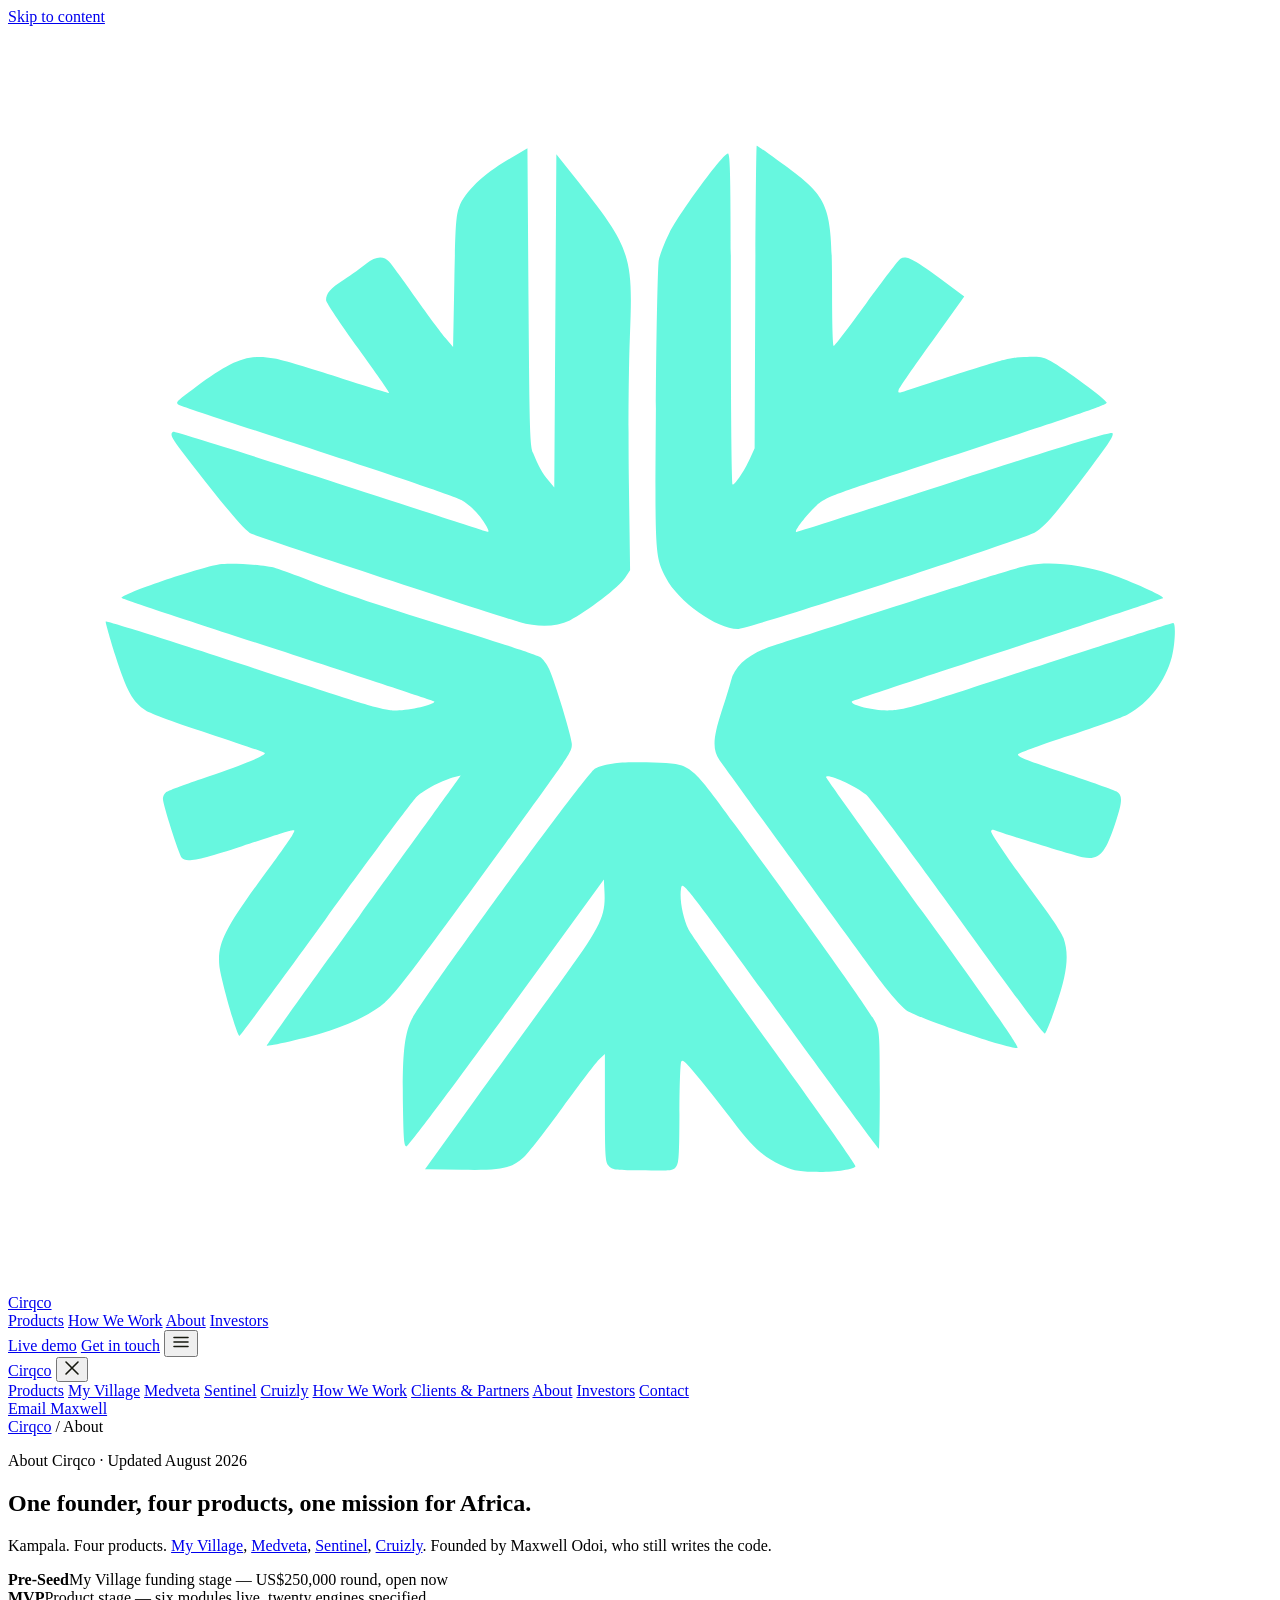
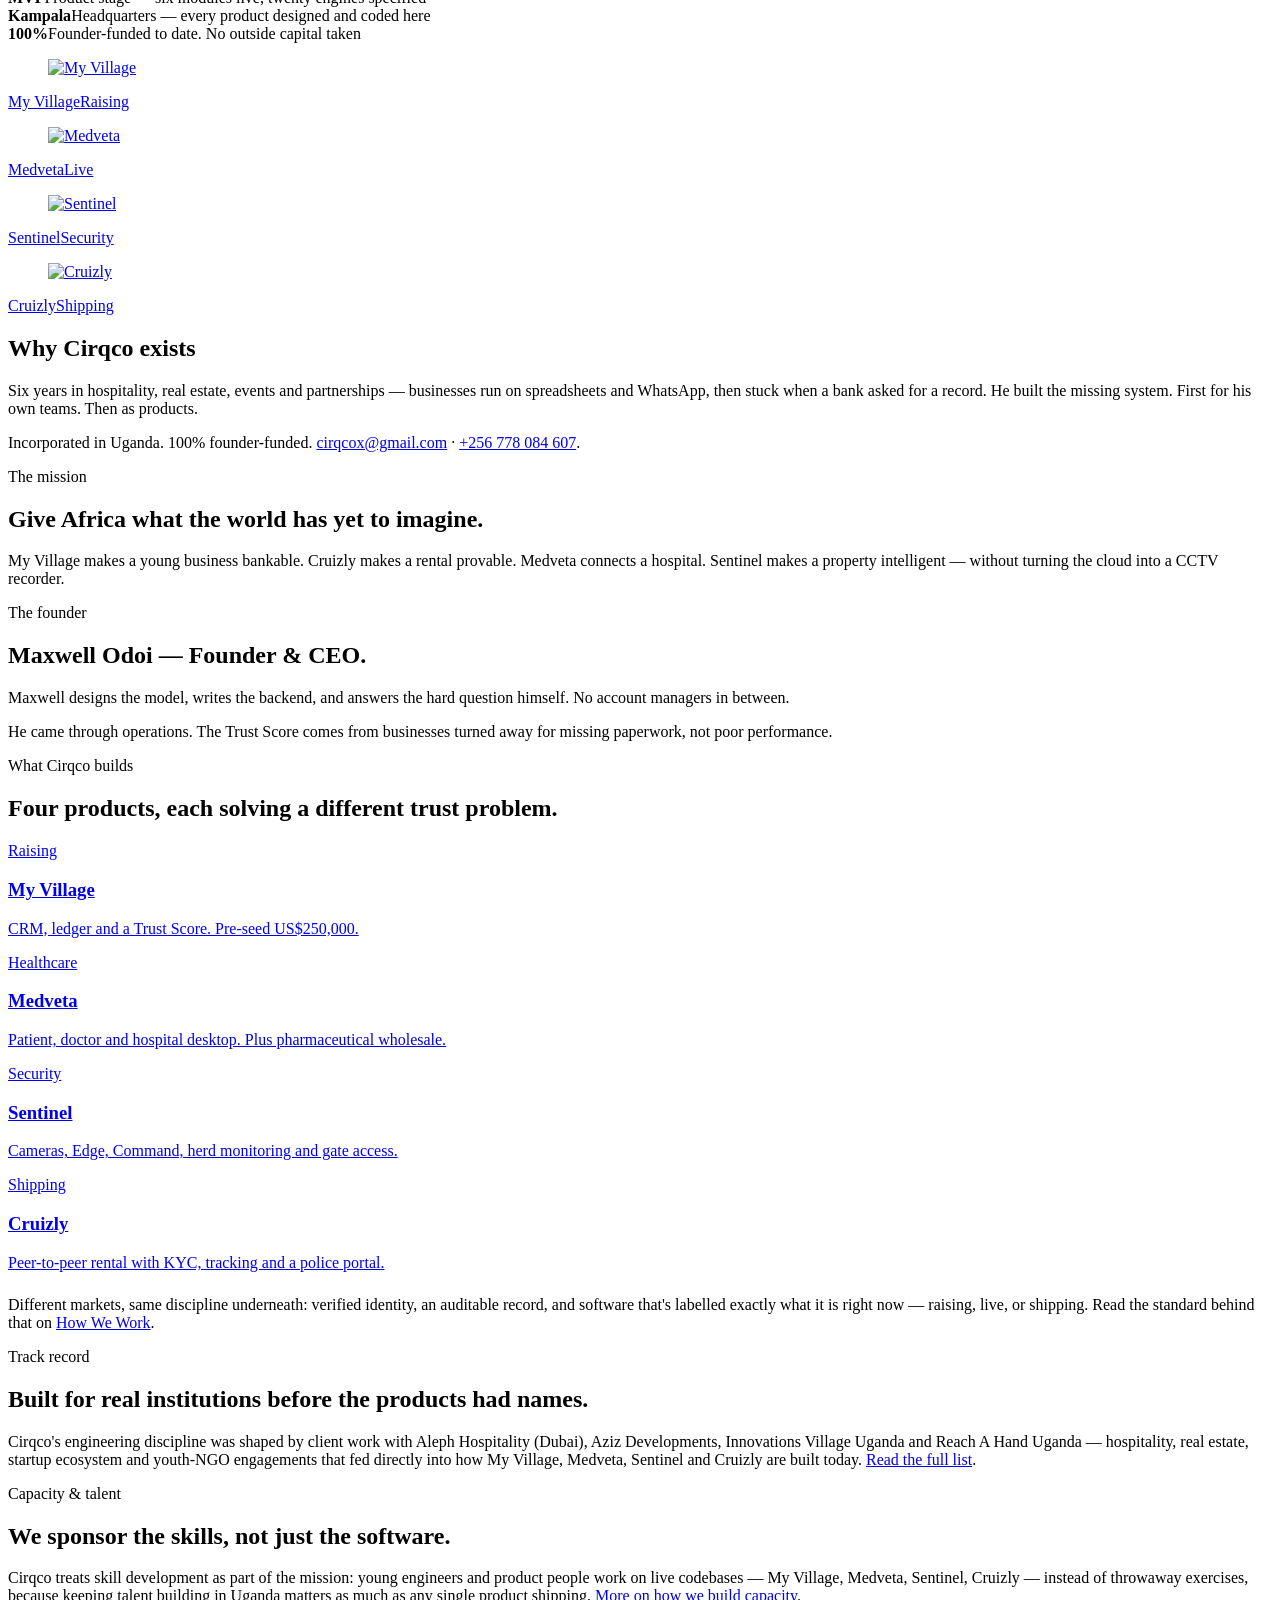
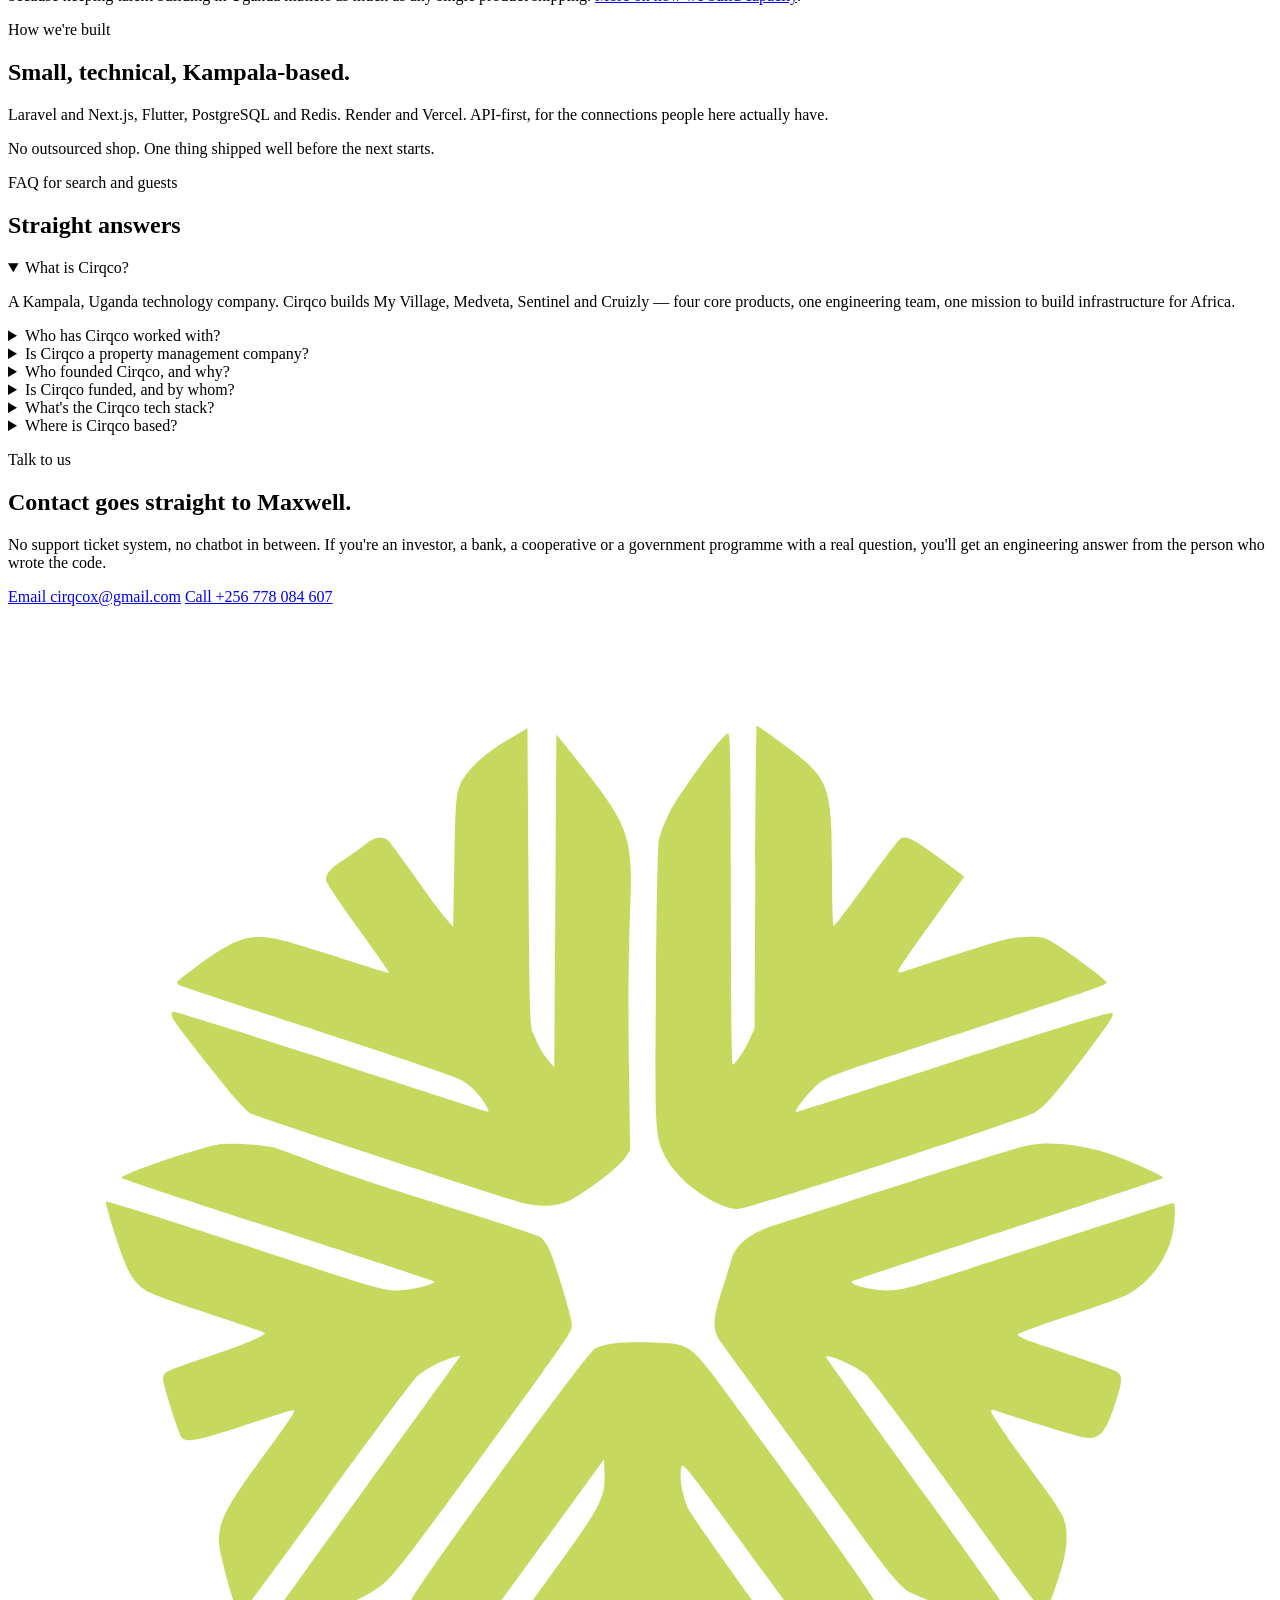
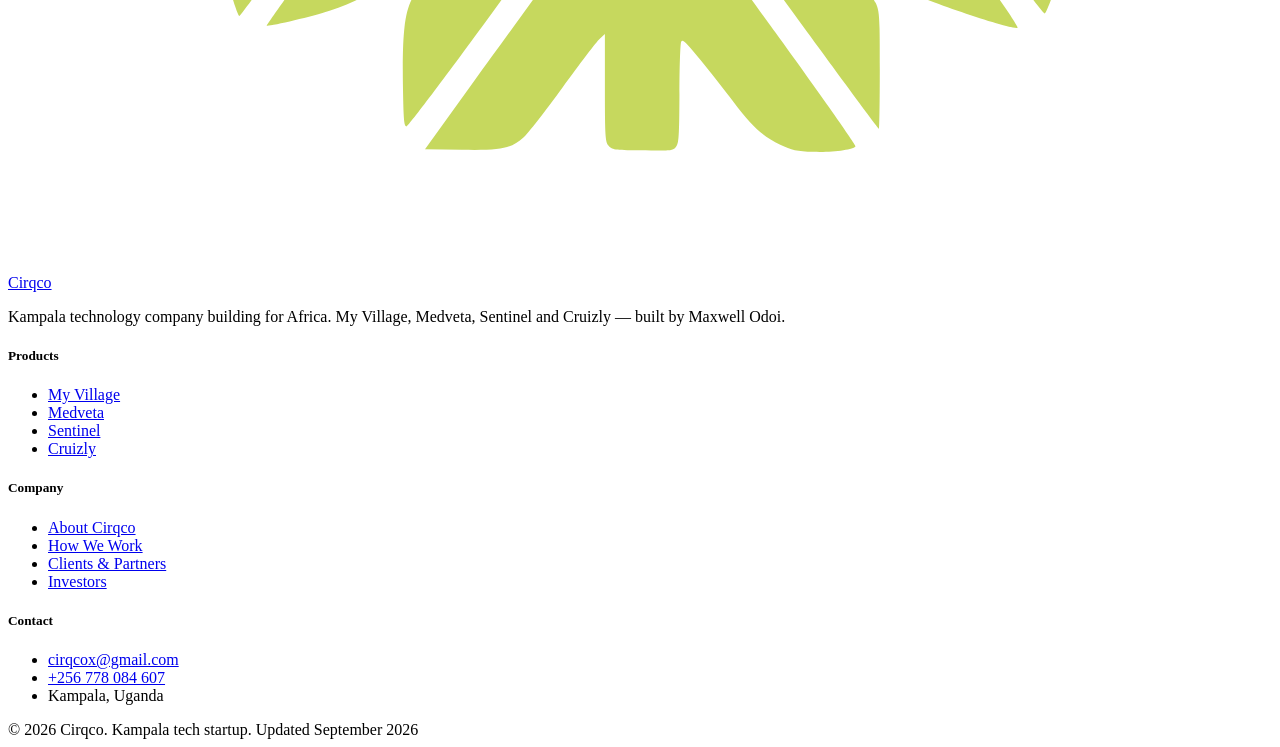
==== commit ab782490: "Restore the previous Cirqco look and show more, say less. Bring back the mint-and-navy interface, sh" ====
--- a/about-us/index.html
+++ b/about-us/index.html
@@ -9,7 +9,7 @@
 <meta name="googlebot" content="index, follow, max-image-preview:large, max-snippet:-1, max-video-preview:-1" />
 <meta name="bingbot" content="index, follow, max-image-preview:large, max-snippet:-1, max-video-preview:-1" />
 <meta name="author" content="Maxwell Odoi" />
-<meta name="theme-color" content="#070908" />
+<meta name="theme-color" content="#16180F" />
 <meta name="geo.region" content="UG-C" />
 <meta name="geo.placename" content="Kampala" />
 <meta name="language" content="en" />
@@ -44,7 +44,7 @@
 <link rel="manifest" href="/cirqco/site.webmanifest" />
 <link rel="sitemap" type="application/xml" href="/cirqco/sitemap.xml" />
 
-<link rel="stylesheet" href="/cirqco/assets/css/style.css?v=10" />
+<link rel="stylesheet" href="/cirqco/assets/css/style.css?v=9" />
 
 <script type="application/ld+json">{"@context":"https://schema.org","@graph":[{"@type":"Organization","@id":"https://cirqco.com/#organization","name":"Cirqco","legalName":"Cirqco","alternateName":["Cirqco Kampala","Cirqco Uganda"],"url":"https://cirqco.com/","logo":{"@type":"ImageObject","url":"https://cirqco.com/assets/img/icon-512.png","width":512,"height":512},"image":"https://cirqco.com/assets/img/og-cover.jpg","description":"Cirqco is a Kampala, Uganda technology company building infrastructure for Africa: My Village, Medveta, Sentinel and Cruizly.","disambiguatingDescription":"A technology company in Kampala building enterprise software, healthcare systems and vehicle-trust infrastructure for African markets. Not a property management firm and not a coming-soon crypto landing page.","slogan":"Give Africa what the world has yet to imagine.","foundingLocation":{"@type":"Place","address":{"@type":"PostalAddress","addressLocality":"Kampala","addressCountry":"UG"}},"address":{"@type":"PostalAddress","addressLocality":"Kampala","addressCountry":"UG"},"areaServed":["UG","KE","TZ","RW","AE"],"knowsAbout":["My Village","Medveta","Sentinel","Cruizly","Enterprise software","Healthcare technology","Physical security","Security intelligence","Vehicle trust platforms","Financial inclusion infrastructure","Youth enterprise development"],"founder":{"@id":"https://cirqco.com/#founder"},"employee":{"@id":"https://cirqco.com/#founder"},"contactPoint":{"@type":"ContactPoint","email":"cirqcox@gmail.com","telephone":"+256-778-084-607","contactType":"sales","areaServed":"UG","availableLanguage":["en"]}},{"@type":"Person","@id":"https://cirqco.com/#founder","name":"Maxwell Odoi","jobTitle":"Founder & CEO","image":"https://cirqco.com/assets/img/maxwell-founder.jpg","url":"https://cirqco.com/about-us","email":"mailto:cirqcox@gmail.com","worksFor":{"@id":"https://cirqco.com/#organization"},"address":{"@type":"PostalAddress","addressLocality":"Kampala","addressCountry":"UG"}},{"@type":"WebSite","@id":"https://cirqco.com/#website","name":"Cirqco","url":"https://cirqco.com/","inLanguage":"en","dateModified":"2026-09-04T10:30:00+03:00","publisher":{"@id":"https://cirqco.com/#organization"},"about":{"@id":"https://cirqco.com/#organization"}},{"@type":"WebPage","@id":"https://cirqco.com/about-us#webpage","url":"https://cirqco.com/about-us","name":"About Cirqco | Kampala tech company by Maxwell Odoi","description":"Cirqco is a Kampala, Uganda technology company founded by Odoi Dickson Maxwell. We build My Village, Medveta, Sentinel and Cruizly — one founder-led, engineering-first company building infrastructure for Africa, not a property manager.","dateModified":"2026-09-04T10:30:00+03:00","isPartOf":{"@id":"https://cirqco.com/#website"},"about":{"@id":"https://cirqco.com/#organization"},"inLanguage":"en","primaryImageOfPage":"https://cirqco.com/assets/img/og-cover.jpg"},{"@type":"AboutPage","@id":"https://cirqco.com/about-us#about","url":"https://cirqco.com/about-us","name":"About Cirqco","dateModified":"2026-08-25","mainEntity":{"@id":"https://cirqco.com/#organization"}},{"@type":"FAQPage","mainEntity":[{"@type":"Question","name":"What is Cirqco?","acceptedAnswer":{"@type":"Answer","text":"A Kampala, Uganda technology company. Cirqco builds My Village, Medveta, Sentinel and Cruizly — four core products, one engineering team."}},{"@type":"Question","name":"Is Cirqco a property management company?","acceptedAnswer":{"@type":"Answer","text":"No. That was old website copy carried over from an earlier draft. Cirqco has never managed property — it designs and ships software."}},{"@type":"Question","name":"Who founded Cirqco, and why?","acceptedAnswer":{"@type":"Answer","text":"Odoi Dickson Maxwell, Founder and CEO, based in Kampala. After six years running operations across hospitality, real estate, events and innovation partnerships, he kept building the internal systems those teams lacked. My Village turned that pattern into a product."}},{"@type":"Question","name":"Is Cirqco funded, and by whom?","acceptedAnswer":{"@type":"Answer","text":"Cirqco is incorporated in Uganda and 100% founder-funded to date, with no outside capital taken. My Village is raising a US$250,000 pre-seed round."}},{"@type":"Question","name":"What's the Cirqco tech stack?","acceptedAnswer":{"@type":"Answer","text":"Laravel and Next.js for APIs and consoles, Flutter for mobile, PostgreSQL and Redis for data — deployed on Render and Vercel, with an API-first architecture built for African connectivity conditions."}},{"@type":"Question","name":"Where is Cirqco based?","acceptedAnswer":{"@type":"Answer","text":"Kampala, Uganda. Every product is designed and coded there. Founder: Odoi Dickson Maxwell."}}]},{"@type":"BreadcrumbList","itemListElement":[{"@type":"ListItem","position":1,"name":"Cirqco","item":"https://cirqco.com/"},{"@type":"ListItem","position":2,"name":"About","item":"https://cirqco.com/about-us"}]}]}</script>
 </head>
@@ -59,11 +59,6 @@
     </symbol>
   </defs>
 </svg>
-<div class="sys-rail">
-  <span>CIRQCO SYSTEMS</span>
-  <span class="sys-rail-mid">HIGH-END TECH · SECURITY SYSTEMS</span>
-  <span class="sys-live"><i></i>KAMPALA · SECURE</span>
-</div>
 <header class="site-nav">
   <div class="wrap">
     <a href="/cirqco/" class="logo">
@@ -80,7 +75,7 @@
       <a href="https://cruizly-api.onrender.com/mobile/" class="btn btn-line" target="_blank" rel="noopener">Live demo</a>
       <a href="/cirqco/#contact" class="btn btn-ink">Get in touch</a>
       <button class="nav-toggle" type="button" aria-label="Open menu">
-        <svg width="18" height="18" viewBox="0 0 18 18" fill="none" aria-hidden="true"><path d="M2 4.5H16M2 9H16M2 13.5H16" stroke="currentColor" stroke-width="1.6" stroke-linecap="round"/></svg>
+        <svg width="18" height="18" viewBox="0 0 18 18" fill="none" aria-hidden="true"><path d="M2 4.5H16M2 9H16M2 13.5H16" stroke="#16180F" stroke-width="1.6" stroke-linecap="round"/></svg>
       </button>
     </div>
   </div>
@@ -90,7 +85,7 @@
   <div class="mobile-menu-top">
     <a href="/cirqco/" class="logo">Cirqco</a>
     <button class="mobile-close" type="button" aria-label="Close menu">
-      <svg width="16" height="16" viewBox="0 0 16 16" fill="none" aria-hidden="true"><path d="M2 2L14 14M14 2L2 14" stroke="currentColor" stroke-width="1.6" stroke-linecap="round"/></svg>
+      <svg width="16" height="16" viewBox="0 0 16 16" fill="none" aria-hidden="true"><path d="M2 2L14 14M14 2L2 14" stroke="#16180F" stroke-width="1.6" stroke-linecap="round"/></svg>
     </button>
   </div>
   <nav>
@@ -113,7 +108,7 @@
       <nav class="crumbs" aria-label="Breadcrumb"><a href="/cirqco/">Cirqco</a> / About</nav>
       <p class="kicker">About Cirqco · Updated August 2026</p>
       <h1>One founder, four products, one mission for Africa.</h1>
-      <p class="lede">Cirqco is a Kampala, Uganda technology company building infrastructure the continent hasn't been handed yet. We design, build and operate <a href="/cirqco/my-village">My Village</a>, <a href="/cirqco/medveta">Medveta</a>, <a href="/cirqco/sentinel">Sentinel</a> and <a href="/cirqco/cruizly">Cruizly</a>. Founded by Maxwell Odoi, who still architects and writes the code.</p>
+      <p class="lede">Kampala. Four products. <a href="/cirqco/my-village">My Village</a>, <a href="/cirqco/medveta">Medveta</a>, <a href="/cirqco/sentinel">Sentinel</a>, <a href="/cirqco/cruizly">Cruizly</a>. Founded by Maxwell Odoi, who still writes the code.</p>
     </div>
   </section>
 
@@ -128,11 +123,33 @@
 
   <section class="section tight">
     <div class="wrap">
+      <div class="visual-row">
+        <a href="/cirqco/my-village">
+          <figure class="shot"><img src="/cirqco/assets/img/viz-my-village.jpg" alt="My Village" /></figure>
+          <figcaption>My Village<span>Raising</span></figcaption>
+        </a>
+        <a href="/cirqco/medveta">
+          <figure class="shot"><img src="/cirqco/assets/img/viz-medveta.jpg" alt="Medveta" /></figure>
+          <figcaption>Medveta<span>Live</span></figcaption>
+        </a>
+        <a href="/cirqco/sentinel">
+          <figure class="shot"><img src="/cirqco/assets/img/viz-sentinel.jpg" alt="Sentinel" /></figure>
+          <figcaption>Sentinel<span>Security</span></figcaption>
+        </a>
+        <a href="/cirqco/cruizly">
+          <figure class="shot"><img src="/cirqco/assets/img/viz-cruizly.jpg" alt="Cruizly" /></figure>
+          <figcaption>Cruizly<span>Shipping</span></figcaption>
+        </a>
+      </div>
+    </div>
+  </section>
+
+  <section class="section tight">
+    <div class="wrap">
       <div class="prose">
         <h2>Why Cirqco exists</h2>
-        <p>Before Cirqco, Odoi Dickson Maxwell spent six years inside hospitality, real estate, events and innovation-partnership operations in Kampala — the kind of businesses that run on spreadsheets, WhatsApp threads and a filing cabinet, and get penalised for it the moment a bank or investor asks for a record. Every one of those roles needed the same missing thing: a system that could actually show what the business had done, not just what someone said it had done.</p>
-        <p>So he built it — first as internal tooling to keep his own teams running, then as software good enough to hand to someone else. That's the whole founding story: no accelerator pitch, no co-founder split, no outside round. Just the tools those teams needed, built in-house, then turned into products. Cirqco is what that habit became once it had a name.</p>
-        <p>Cirqco is incorporated in Uganda and 100% founder-funded to date. Contact: <a href="mailto:cirqcox@gmail.com">cirqcox@gmail.com</a> · <a href="tel:+256778084607">+256 778 084 607</a>.</p>
+        <p>Six years in hospitality, real estate, events and partnerships — businesses run on spreadsheets and WhatsApp, then stuck when a bank asked for a record. He built the missing system. First for his own teams. Then as products.</p>
+        <p>Incorporated in Uganda. 100% founder-funded. <a href="mailto:cirqcox@gmail.com">cirqcox@gmail.com</a> · <a href="tel:+256778084607">+256 778 084 607</a>.</p>
       </div>
     </div>
   </section>
@@ -144,8 +161,7 @@
         <h2>Give Africa what the world has yet to imagine.</h2>
       </div>
       <div class="prose">
-        <p>Cirqco's products all point at the same target: infrastructure built for the startups, the youth and the everyday markets that make up most of the African economy but get the least attention from software built somewhere else. My Village makes a young business bankable. Cruizly makes a peer-to-peer rental provably safe. Medveta HMS connects patients, doctors and hospital staff across facilities. Sentinel makes a property intelligent — detect, analyze, identify and alert — without turning the cloud into a CCTV recorder.</p>
-        <p>We're inviting investors, government partners and institutions to build this together — starting with empowering the startups and youth already doing the work, and the leadership willing to back them.</p>
+        <p>My Village makes a young business bankable. Cruizly makes a rental provable. Medveta connects a hospital. Sentinel makes a property intelligent — without turning the cloud into a CCTV recorder.</p>
       </div>
     </div>
   </section>
@@ -157,8 +173,8 @@
         <h2>Maxwell Odoi — Founder &amp; CEO.</h2>
       </div>
       <div class="prose">
-        <p>Maxwell is the architect and lead developer behind every product Cirqco ships. He designs the data model, writes the backend, and sits in the room when a bank, cooperative or government programme asks a hard technical question — because there's no layer of account managers translating between the client and the engineering. That's a deliberate choice, not a staffing gap: one accountable builder per product means there's no hand-off to blur who's responsible when something breaks.</p>
-        <p>His path into software came through operations, not a computer science track — six years managing the operational reality of hospitality, real estate, events and innovation partnerships gave him the problem statement before he had the codebase. My Village's Trust &amp; Reputation Engine, in particular, is built from watching real businesses get turned away by lenders for a documentation problem, not a performance one.</p>
+        <p>Maxwell designs the model, writes the backend, and answers the hard question himself. No account managers in between.</p>
+        <p>He came through operations. The Trust Score comes from businesses turned away for missing paperwork, not poor performance.</p>
       </div>
     </div>
   </section>
@@ -173,22 +189,22 @@
         <a class="work-card" href="/cirqco/my-village">
           <header><span class="chip chip-raise">Raising</span></header>
           <h3>My Village</h3>
-          <p>Digital enterprise operating system for African business, finance and trust — CRM, ledger, projects, HR, marketplace and a live Trust Score. Pre-seed US$250,000.</p>
+          <p>CRM, ledger and a Trust Score. Pre-seed US$250,000.</p>
         </a>
         <a class="work-card" href="/cirqco/medveta">
           <header><span class="chip chip-ship">Healthcare</span></header>
           <h3>Medveta</h3>
-          <p>Medveta HMS — Patient Mobile, Doctor Mobile and HMS Desktop — plus Distribution for pharmaceutical wholesale. Each client on an independent deployment.</p>
+          <p>Patient, doctor and hospital desktop. Plus pharmaceutical wholesale.</p>
         </a>
         <a class="work-card" href="/cirqco/sentinel">
           <header><span class="chip chip-live">Security</span></header>
           <h3>Sentinel</h3>
-          <p>Security Intelligence System — cameras, Edge, cloud evidence, Security Command, Starlink connectivity, farm herd monitoring with day analytics, and gate access for paddock rotation.</p>
+          <p>Cameras, Edge, Command, herd monitoring and gate access.</p>
         </a>
         <a class="work-card lime" href="/cirqco/cruizly">
           <header><span class="chip chip-ship">Shipping</span></header>
           <h3>Cruizly</h3>
-          <p>Peer-to-peer car rental with KYC, vehicle trust, tracking and a police portal. Mobile, API, console.</p>
+          <p>Peer-to-peer rental with KYC, tracking and a police portal.</p>
         </a>
       </div>
       <p class="prose" style="margin-top:1.5rem;">Different markets, same discipline underneath: verified identity, an auditable record, and software that's labelled exactly what it is right now — raising, live, or shipping. Read the standard behind that on <a href="/cirqco/work">How We Work</a>.</p>
@@ -224,8 +240,8 @@
         <h2>Small, technical, Kampala-based.</h2>
       </div>
       <div class="prose">
-        <p>Cirqco runs on Laravel and Next.js for APIs and consoles, Flutter for mobile, and PostgreSQL and Redis for data — deployed on Render and Vercel. Every product is built API-first, for the connectivity conditions Ugandan and East African users actually have, not the ones a template assumes.</p>
-        <p>There is no outsourced dev shop and no rotating agency behind any of the four products. That's a constraint as much as a principle — it's why Cirqco ships one thing well before starting the next, and why the roadmap is public about what's live versus what's still being built.</p>
+        <p>Laravel and Next.js, Flutter, PostgreSQL and Redis. Render and Vercel. API-first, for the connections people here actually have.</p>
+        <p>No outsourced shop. One thing shipped well before the next starts.</p>
       </div>
     </div>
   </section>
@@ -321,8 +337,8 @@
       </div>
     </div>
     <div class="footer-bottom">
-      <span>&copy; 2026 Cirqco Systems. Kampala.</span>
-      <span>Tech · Security · Infrastructure</span>
+      <span>&copy; 2026 Cirqco. Kampala tech startup.</span>
+      <span>Updated September 2026</span>
     </div>
   </div>
 </footer>
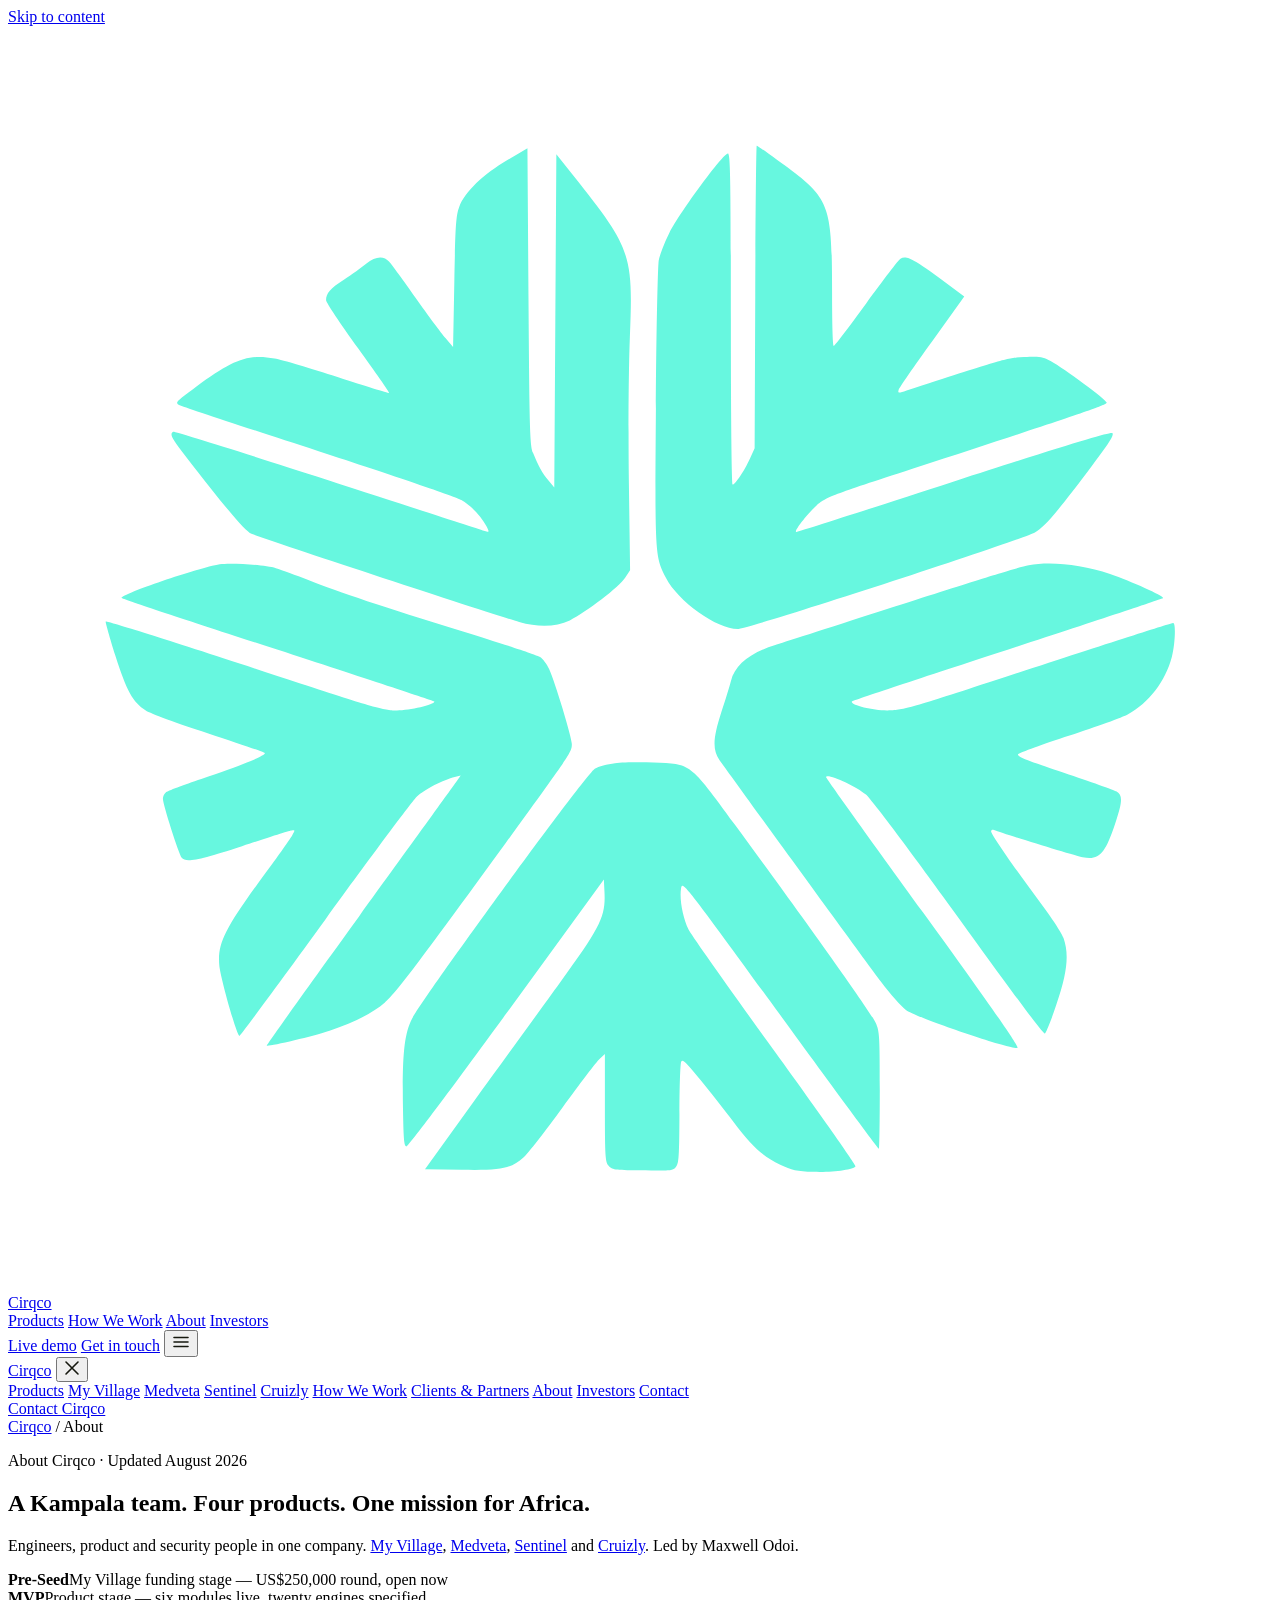
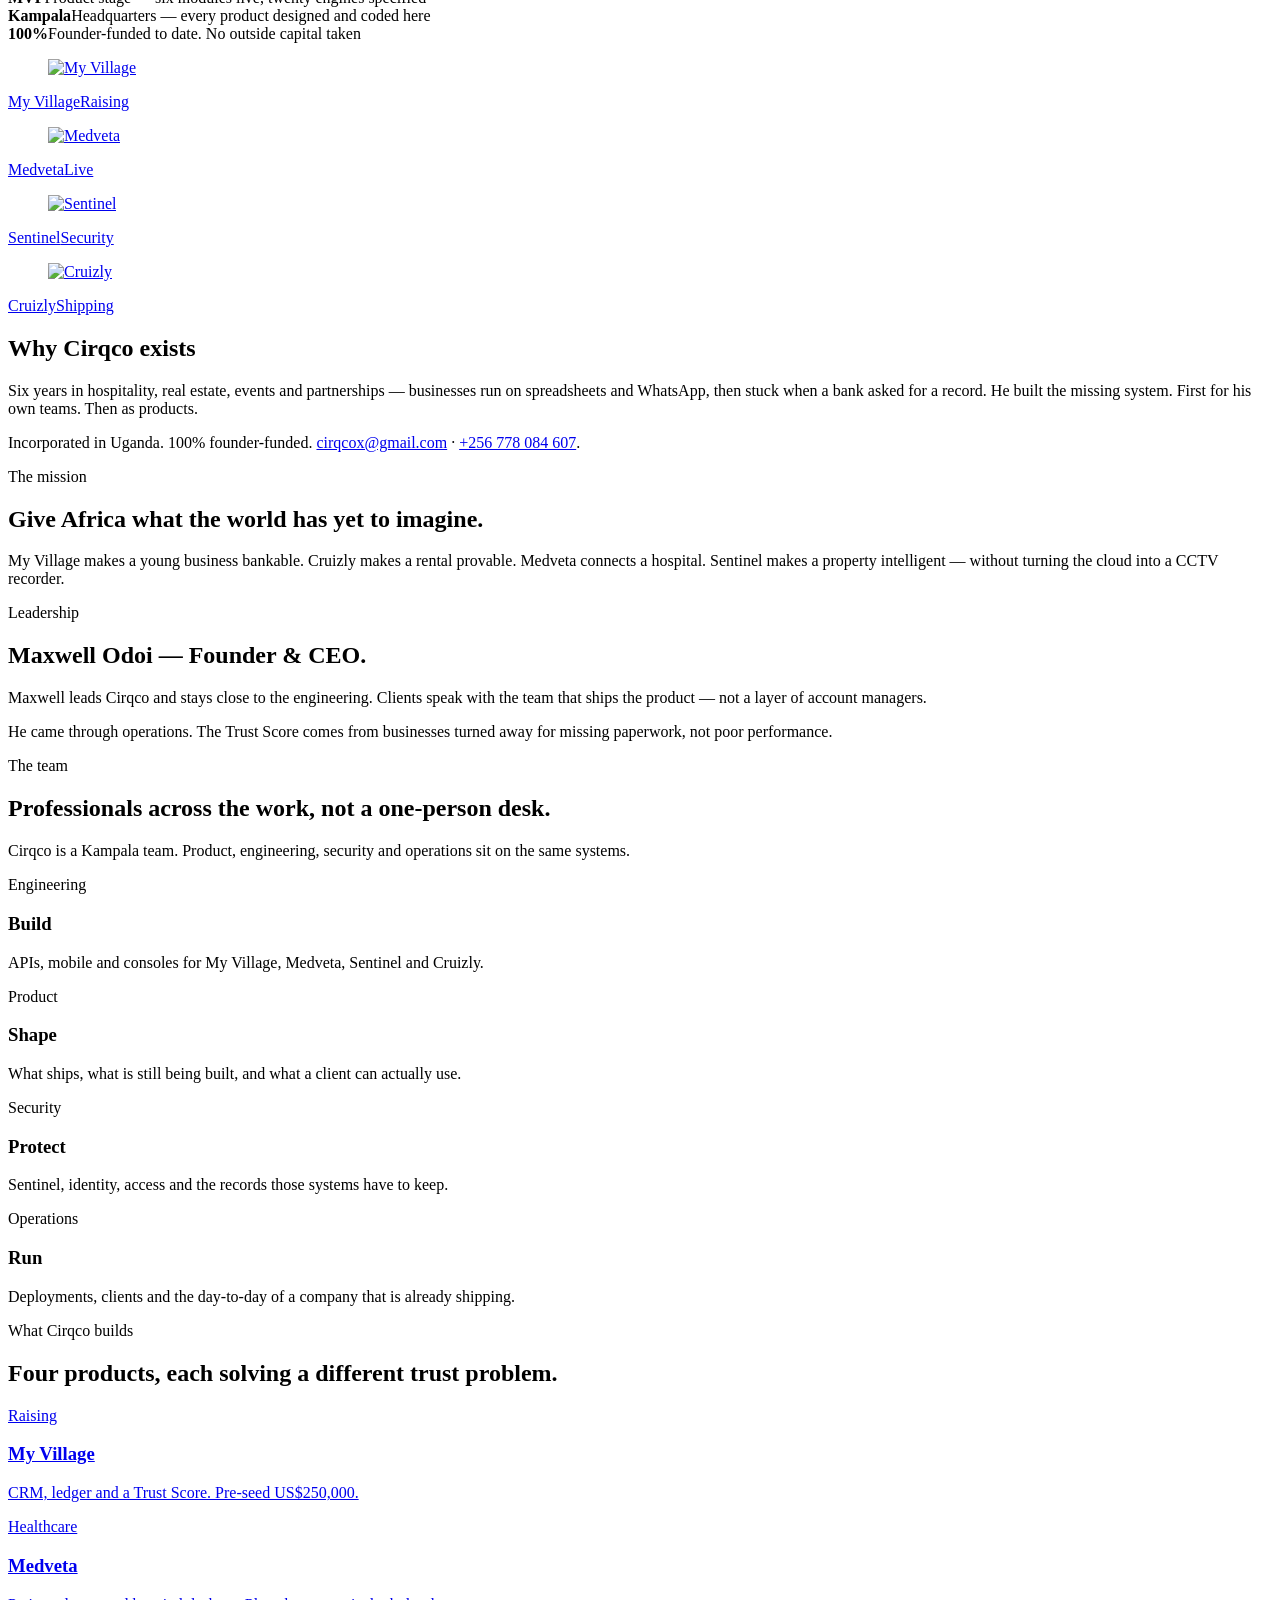
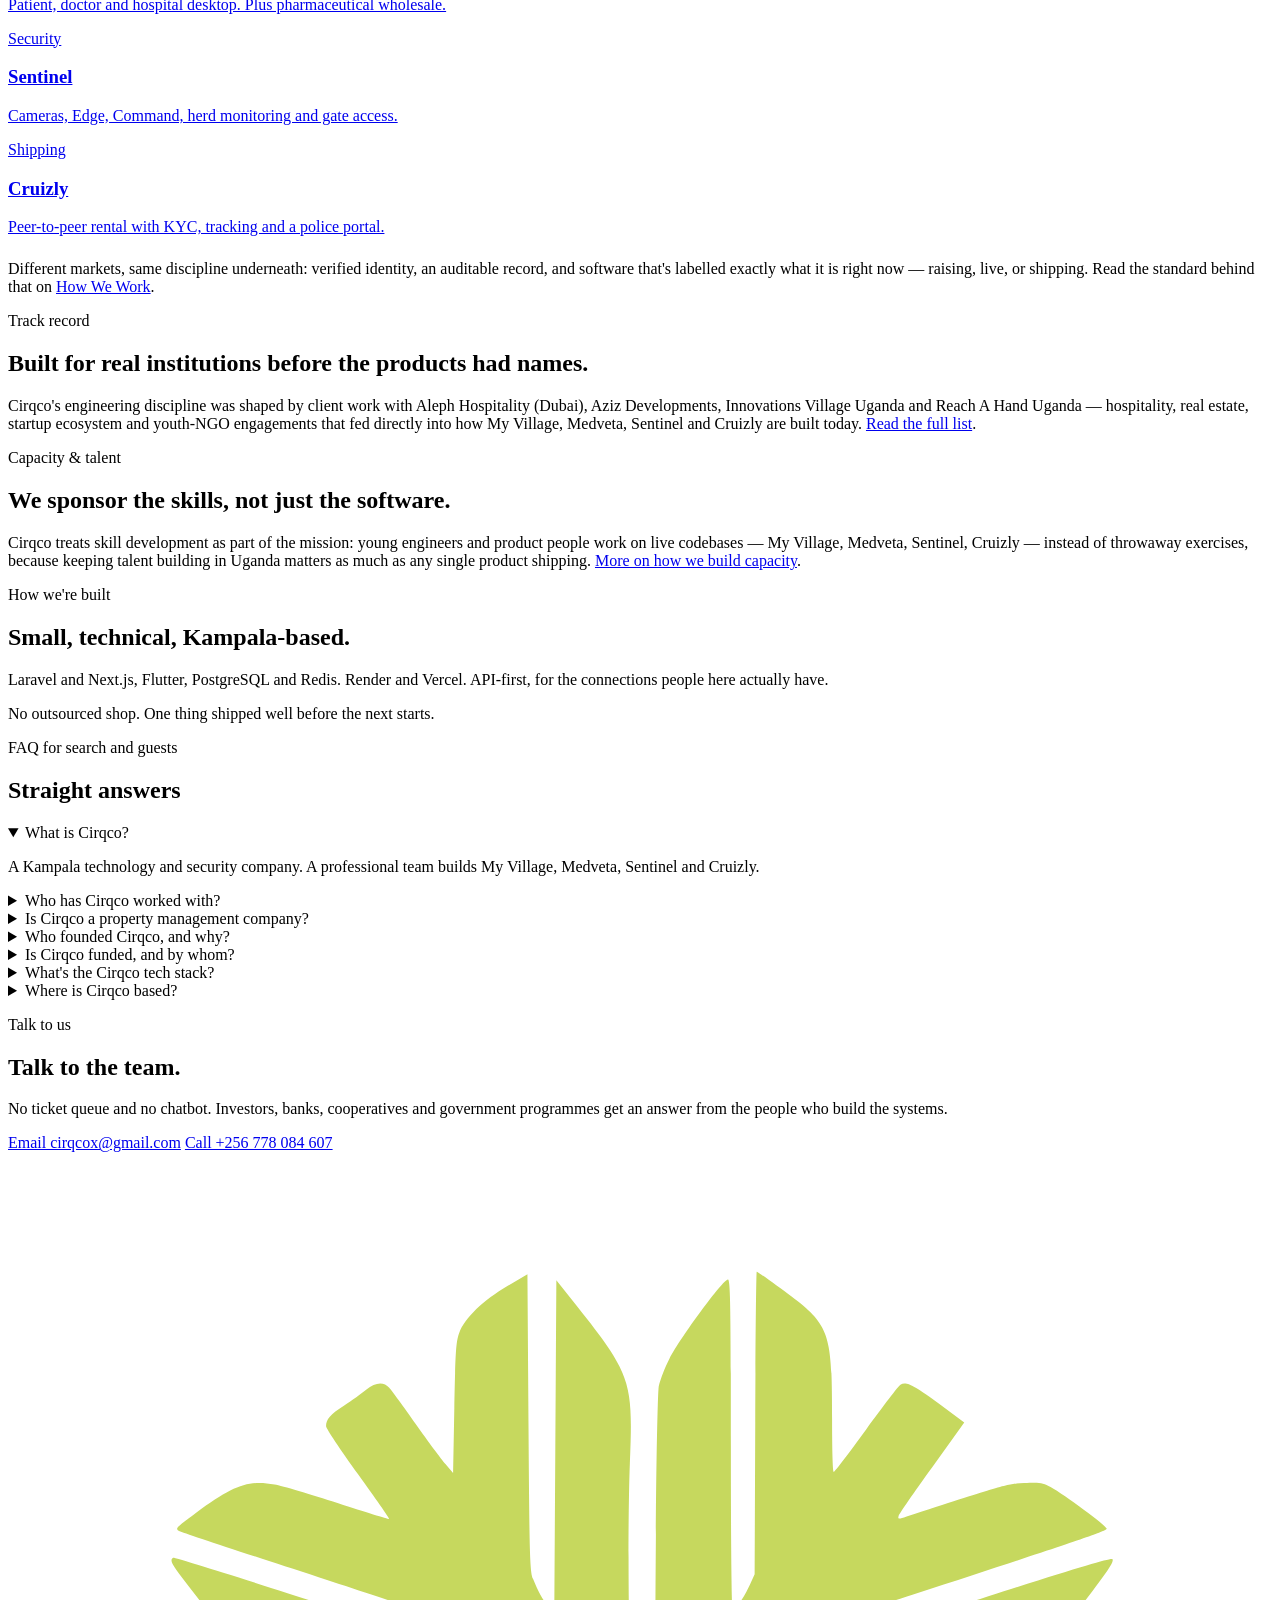
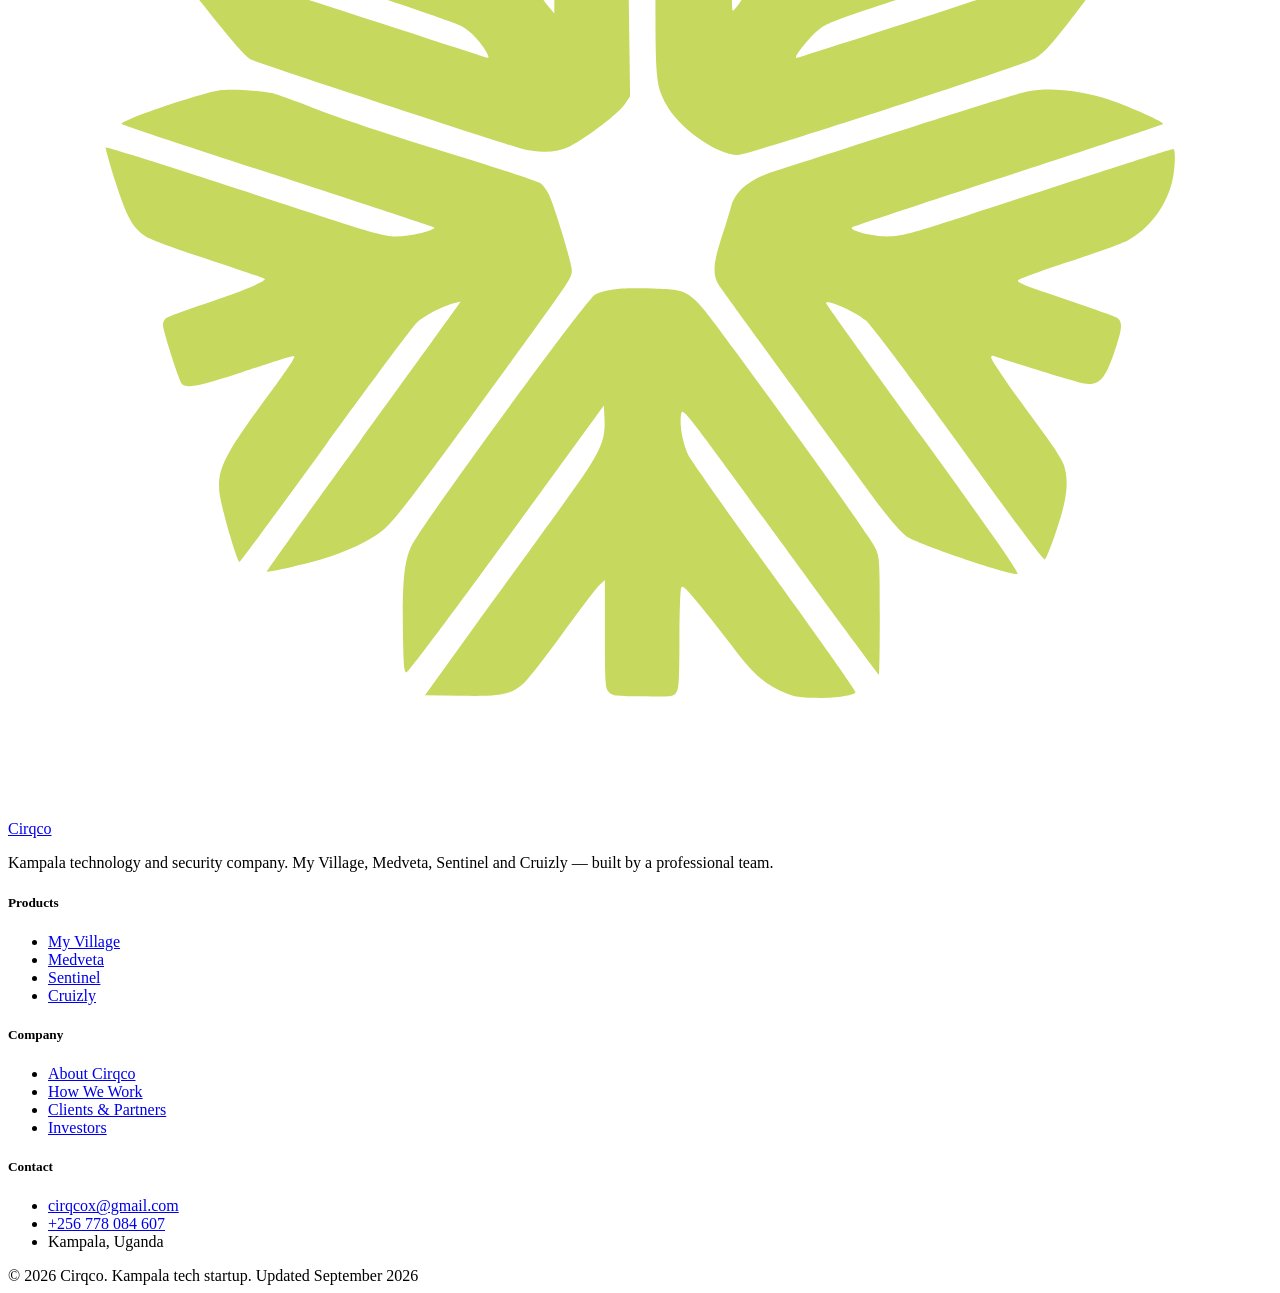
==== commit 02576ba8: "Present Cirqco as a professional team, not a one-person shop. Keep Maxwell as founder and CEO, and r" ====
--- a/about-us/index.html
+++ b/about-us/index.html
@@ -3,8 +3,8 @@
 <head>
 <meta charset="UTF-8" />
 <meta name="viewport" content="width=device-width, initial-scale=1.0" />
-<title>About Cirqco | Kampala tech company by Maxwell Odoi</title>
-<meta name="description" content="Cirqco is a Kampala, Uganda technology company founded by Odoi Dickson Maxwell. We build My Village, Medveta, Sentinel and Cruizly — one founder-led, engineering-first company building infrastructure for Africa, not a property manager." />
+<title>About Cirqco | Kampala technology team</title>
+<meta name="description" content="Cirqco is a Kampala technology and security company. A professional team builds My Village, Medveta, Sentinel and Cruizly — led by founder Maxwell Odoi." />
 <meta name="robots" content="index, follow, max-image-preview:large, max-snippet:-1, max-video-preview:-1" />
 <meta name="googlebot" content="index, follow, max-image-preview:large, max-snippet:-1, max-video-preview:-1" />
 <meta name="bingbot" content="index, follow, max-image-preview:large, max-snippet:-1, max-video-preview:-1" />
@@ -21,8 +21,8 @@
 <meta property="og:type" content="article" />
 <meta property="og:site_name" content="Cirqco" />
 <meta property="og:locale" content="en_UG" />
-<meta property="og:title" content="About Cirqco | Kampala tech company by Maxwell Odoi" />
-<meta property="og:description" content="Cirqco is a Kampala, Uganda technology company founded by Odoi Dickson Maxwell. We build My Village, Medveta, Sentinel and Cruizly — one founder-led, engineering-first company building infrastructure for Africa, not a property manager." />
+<meta property="og:title" content="About Cirqco | Kampala technology team" />
+<meta property="og:description" content="Cirqco is a Kampala technology and security company. A professional team builds My Village, Medveta, Sentinel and Cruizly — led by founder Maxwell Odoi." />
 <meta property="og:url" content="https://cirqco.com/about-us" />
 <meta property="og:image" content="https://cirqco.com/assets/img/og-cover.jpg" />
 <meta property="og:image:alt" content="Cirqco — My Village, Medveta, Sentinel and Cruizly. Kampala technology company building for Africa." />
@@ -33,8 +33,8 @@
 <meta property="article:published_time" content="2026-09-04T10:30:00+03:00" />
 
 <meta name="twitter:card" content="summary_large_image" />
-<meta name="twitter:title" content="About Cirqco | Kampala tech company by Maxwell Odoi" />
-<meta name="twitter:description" content="Cirqco is a Kampala, Uganda technology company founded by Odoi Dickson Maxwell. We build My Village, Medveta, Sentinel and Cruizly — one founder-led, engineering-first company building infrastructure for Africa, not a property manager." />
+<meta name="twitter:title" content="About Cirqco | Kampala technology team" />
+<meta name="twitter:description" content="Cirqco is a Kampala technology and security company. A professional team builds My Village, Medveta, Sentinel and Cruizly — led by founder Maxwell Odoi." />
 <meta name="twitter:image" content="https://cirqco.com/assets/img/og-cover.jpg" />
 <meta name="twitter:image:alt" content="Cirqco products: My Village, Medveta, Sentinel, Cruizly" />
 
@@ -44,9 +44,9 @@
 <link rel="manifest" href="/cirqco/site.webmanifest" />
 <link rel="sitemap" type="application/xml" href="/cirqco/sitemap.xml" />
 
-<link rel="stylesheet" href="/cirqco/assets/css/style.css?v=9" />
-
-<script type="application/ld+json">{"@context":"https://schema.org","@graph":[{"@type":"Organization","@id":"https://cirqco.com/#organization","name":"Cirqco","legalName":"Cirqco","alternateName":["Cirqco Kampala","Cirqco Uganda"],"url":"https://cirqco.com/","logo":{"@type":"ImageObject","url":"https://cirqco.com/assets/img/icon-512.png","width":512,"height":512},"image":"https://cirqco.com/assets/img/og-cover.jpg","description":"Cirqco is a Kampala, Uganda technology company building infrastructure for Africa: My Village, Medveta, Sentinel and Cruizly.","disambiguatingDescription":"A technology company in Kampala building enterprise software, healthcare systems and vehicle-trust infrastructure for African markets. Not a property management firm and not a coming-soon crypto landing page.","slogan":"Give Africa what the world has yet to imagine.","foundingLocation":{"@type":"Place","address":{"@type":"PostalAddress","addressLocality":"Kampala","addressCountry":"UG"}},"address":{"@type":"PostalAddress","addressLocality":"Kampala","addressCountry":"UG"},"areaServed":["UG","KE","TZ","RW","AE"],"knowsAbout":["My Village","Medveta","Sentinel","Cruizly","Enterprise software","Healthcare technology","Physical security","Security intelligence","Vehicle trust platforms","Financial inclusion infrastructure","Youth enterprise development"],"founder":{"@id":"https://cirqco.com/#founder"},"employee":{"@id":"https://cirqco.com/#founder"},"contactPoint":{"@type":"ContactPoint","email":"cirqcox@gmail.com","telephone":"+256-778-084-607","contactType":"sales","areaServed":"UG","availableLanguage":["en"]}},{"@type":"Person","@id":"https://cirqco.com/#founder","name":"Maxwell Odoi","jobTitle":"Founder & CEO","image":"https://cirqco.com/assets/img/maxwell-founder.jpg","url":"https://cirqco.com/about-us","email":"mailto:cirqcox@gmail.com","worksFor":{"@id":"https://cirqco.com/#organization"},"address":{"@type":"PostalAddress","addressLocality":"Kampala","addressCountry":"UG"}},{"@type":"WebSite","@id":"https://cirqco.com/#website","name":"Cirqco","url":"https://cirqco.com/","inLanguage":"en","dateModified":"2026-09-04T10:30:00+03:00","publisher":{"@id":"https://cirqco.com/#organization"},"about":{"@id":"https://cirqco.com/#organization"}},{"@type":"WebPage","@id":"https://cirqco.com/about-us#webpage","url":"https://cirqco.com/about-us","name":"About Cirqco | Kampala tech company by Maxwell Odoi","description":"Cirqco is a Kampala, Uganda technology company founded by Odoi Dickson Maxwell. We build My Village, Medveta, Sentinel and Cruizly — one founder-led, engineering-first company building infrastructure for Africa, not a property manager.","dateModified":"2026-09-04T10:30:00+03:00","isPartOf":{"@id":"https://cirqco.com/#website"},"about":{"@id":"https://cirqco.com/#organization"},"inLanguage":"en","primaryImageOfPage":"https://cirqco.com/assets/img/og-cover.jpg"},{"@type":"AboutPage","@id":"https://cirqco.com/about-us#about","url":"https://cirqco.com/about-us","name":"About Cirqco","dateModified":"2026-08-25","mainEntity":{"@id":"https://cirqco.com/#organization"}},{"@type":"FAQPage","mainEntity":[{"@type":"Question","name":"What is Cirqco?","acceptedAnswer":{"@type":"Answer","text":"A Kampala, Uganda technology company. Cirqco builds My Village, Medveta, Sentinel and Cruizly — four core products, one engineering team."}},{"@type":"Question","name":"Is Cirqco a property management company?","acceptedAnswer":{"@type":"Answer","text":"No. That was old website copy carried over from an earlier draft. Cirqco has never managed property — it designs and ships software."}},{"@type":"Question","name":"Who founded Cirqco, and why?","acceptedAnswer":{"@type":"Answer","text":"Odoi Dickson Maxwell, Founder and CEO, based in Kampala. After six years running operations across hospitality, real estate, events and innovation partnerships, he kept building the internal systems those teams lacked. My Village turned that pattern into a product."}},{"@type":"Question","name":"Is Cirqco funded, and by whom?","acceptedAnswer":{"@type":"Answer","text":"Cirqco is incorporated in Uganda and 100% founder-funded to date, with no outside capital taken. My Village is raising a US$250,000 pre-seed round."}},{"@type":"Question","name":"What's the Cirqco tech stack?","acceptedAnswer":{"@type":"Answer","text":"Laravel and Next.js for APIs and consoles, Flutter for mobile, PostgreSQL and Redis for data — deployed on Render and Vercel, with an API-first architecture built for African connectivity conditions."}},{"@type":"Question","name":"Where is Cirqco based?","acceptedAnswer":{"@type":"Answer","text":"Kampala, Uganda. Every product is designed and coded there. Founder: Odoi Dickson Maxwell."}}]},{"@type":"BreadcrumbList","itemListElement":[{"@type":"ListItem","position":1,"name":"Cirqco","item":"https://cirqco.com/"},{"@type":"ListItem","position":2,"name":"About","item":"https://cirqco.com/about-us"}]}]}</script>
+<link rel="stylesheet" href="/cirqco/assets/css/style.css?v=10" />
+
+<script type="application/ld+json">{"@context":"https://schema.org","@graph":[{"@type":"Organization","@id":"https://cirqco.com/#organization","name":"Cirqco","legalName":"Cirqco","alternateName":["Cirqco Kampala","Cirqco Uganda"],"url":"https://cirqco.com/","logo":{"@type":"ImageObject","url":"https://cirqco.com/assets/img/icon-512.png","width":512,"height":512},"image":"https://cirqco.com/assets/img/og-cover.jpg","description":"Cirqco is a Kampala, Uganda technology company building infrastructure for Africa: My Village, Medveta, Sentinel and Cruizly.","disambiguatingDescription":"A technology company in Kampala building enterprise software, healthcare systems and vehicle-trust infrastructure for African markets. Not a property management firm and not a coming-soon crypto landing page.","slogan":"Give Africa what the world has yet to imagine.","foundingLocation":{"@type":"Place","address":{"@type":"PostalAddress","addressLocality":"Kampala","addressCountry":"UG"}},"address":{"@type":"PostalAddress","addressLocality":"Kampala","addressCountry":"UG"},"areaServed":["UG","KE","TZ","RW","AE"],"knowsAbout":["My Village","Medveta","Sentinel","Cruizly","Enterprise software","Healthcare technology","Physical security","Security intelligence","Vehicle trust platforms","Financial inclusion infrastructure","Youth enterprise development"],"founder":{"@id":"https://cirqco.com/#founder"},"employee":{"@id":"https://cirqco.com/#founder"},"contactPoint":{"@type":"ContactPoint","email":"cirqcox@gmail.com","telephone":"+256-778-084-607","contactType":"sales","areaServed":"UG","availableLanguage":["en"]}},{"@type":"Person","@id":"https://cirqco.com/#founder","name":"Maxwell Odoi","jobTitle":"Founder & CEO","image":"https://cirqco.com/assets/img/maxwell-founder.jpg","url":"https://cirqco.com/about-us","email":"mailto:cirqcox@gmail.com","worksFor":{"@id":"https://cirqco.com/#organization"},"address":{"@type":"PostalAddress","addressLocality":"Kampala","addressCountry":"UG"}},{"@type":"WebSite","@id":"https://cirqco.com/#website","name":"Cirqco","url":"https://cirqco.com/","inLanguage":"en","dateModified":"2026-09-04T10:30:00+03:00","publisher":{"@id":"https://cirqco.com/#organization"},"about":{"@id":"https://cirqco.com/#organization"}},{"@type":"WebPage","@id":"https://cirqco.com/about-us#webpage","url":"https://cirqco.com/about-us","name":"About Cirqco | Kampala tech company by Maxwell Odoi","description":"Cirqco is a Kampala, Uganda technology company founded by Odoi Dickson Maxwell. We build My Village, Medveta, Sentinel and Cruizly — a professional team, engineering-first, building infrastructure for Africa, not a property manager.","dateModified":"2026-09-04T10:30:00+03:00","isPartOf":{"@id":"https://cirqco.com/#website"},"about":{"@id":"https://cirqco.com/#organization"},"inLanguage":"en","primaryImageOfPage":"https://cirqco.com/assets/img/og-cover.jpg"},{"@type":"AboutPage","@id":"https://cirqco.com/about-us#about","url":"https://cirqco.com/about-us","name":"About Cirqco","dateModified":"2026-08-25","mainEntity":{"@id":"https://cirqco.com/#organization"}},{"@type":"FAQPage","mainEntity":[{"@type":"Question","name":"What is Cirqco?","acceptedAnswer":{"@type":"Answer","text":"A Kampala, Uganda technology company. Cirqco builds My Village, Medveta, Sentinel and Cruizly — four core products, one engineering team."}},{"@type":"Question","name":"Is Cirqco a property management company?","acceptedAnswer":{"@type":"Answer","text":"No. That was old website copy carried over from an earlier draft. Cirqco has never managed property — it designs and ships software."}},{"@type":"Question","name":"Who founded Cirqco, and why?","acceptedAnswer":{"@type":"Answer","text":"Odoi Dickson Maxwell, Founder and CEO, based in Kampala. After six years running operations across hospitality, real estate, events and innovation partnerships, he kept building the internal systems those teams lacked. My Village turned that pattern into a product."}},{"@type":"Question","name":"Is Cirqco funded, and by whom?","acceptedAnswer":{"@type":"Answer","text":"Cirqco is incorporated in Uganda and 100% founder-funded to date, with no outside capital taken. My Village is raising a US$250,000 pre-seed round."}},{"@type":"Question","name":"What's the Cirqco tech stack?","acceptedAnswer":{"@type":"Answer","text":"Laravel and Next.js for APIs and consoles, Flutter for mobile, PostgreSQL and Redis for data — deployed on Render and Vercel, with an API-first architecture built for African connectivity conditions."}},{"@type":"Question","name":"Where is Cirqco based?","acceptedAnswer":{"@type":"Answer","text":"Kampala, Uganda. Every product is designed and coded there. Founder: Odoi Dickson Maxwell."}}]},{"@type":"BreadcrumbList","itemListElement":[{"@type":"ListItem","position":1,"name":"Cirqco","item":"https://cirqco.com/"},{"@type":"ListItem","position":2,"name":"About","item":"https://cirqco.com/about-us"}]}]}</script>
 </head>
 <body>
 <a class="skip" href="#main">Skip to content</a>
@@ -100,15 +100,15 @@
     <a href="/cirqco/investors">Investors</a>
     <a href="/cirqco/#contact">Contact</a>
   </nav>
-  <a href="mailto:cirqcox@gmail.com" class="btn btn-ink">Email Maxwell</a>
+  <a href="mailto:cirqcox@gmail.com" class="btn btn-ink">Contact Cirqco</a>
 </div>
 <main id="main">
   <section class="page-hero">
     <div class="wrap">
       <nav class="crumbs" aria-label="Breadcrumb"><a href="/cirqco/">Cirqco</a> / About</nav>
       <p class="kicker">About Cirqco · Updated August 2026</p>
-      <h1>One founder, four products, one mission for Africa.</h1>
-      <p class="lede">Kampala. Four products. <a href="/cirqco/my-village">My Village</a>, <a href="/cirqco/medveta">Medveta</a>, <a href="/cirqco/sentinel">Sentinel</a>, <a href="/cirqco/cruizly">Cruizly</a>. Founded by Maxwell Odoi, who still writes the code.</p>
+      <h1>A Kampala team. Four products. One mission for Africa.</h1>
+      <p class="lede">Engineers, product and security people in one company. <a href="/cirqco/my-village">My Village</a>, <a href="/cirqco/medveta">Medveta</a>, <a href="/cirqco/sentinel">Sentinel</a> and <a href="/cirqco/cruizly">Cruizly</a>. Led by Maxwell Odoi.</p>
     </div>
   </section>
 
@@ -169,16 +169,48 @@
   <section class="section band">
     <div class="wrap">
       <div class="section-head">
-        <p class="kicker">The founder</p>
+        <p class="kicker">Leadership</p>
         <h2>Maxwell Odoi — Founder &amp; CEO.</h2>
       </div>
       <div class="prose">
-        <p>Maxwell designs the model, writes the backend, and answers the hard question himself. No account managers in between.</p>
+        <p>Maxwell leads Cirqco and stays close to the engineering. Clients speak with the team that ships the product — not a layer of account managers.</p>
         <p>He came through operations. The Trust Score comes from businesses turned away for missing paperwork, not poor performance.</p>
       </div>
     </div>
   </section>
 
+
+  <section class="section">
+    <div class="wrap">
+      <div class="section-head">
+        <p class="kicker">The team</p>
+        <h2>Professionals across the work, not a one-person desk.</h2>
+        <p>Cirqco is a Kampala team. Product, engineering, security and operations sit on the same systems.</p>
+      </div>
+      <div class="team-grid">
+        <article class="team-card">
+          <span class="tag">Engineering</span>
+          <h3>Build</h3>
+          <p>APIs, mobile and consoles for My Village, Medveta, Sentinel and Cruizly.</p>
+        </article>
+        <article class="team-card">
+          <span class="tag">Product</span>
+          <h3>Shape</h3>
+          <p>What ships, what is still being built, and what a client can actually use.</p>
+        </article>
+        <article class="team-card">
+          <span class="tag">Security</span>
+          <h3>Protect</h3>
+          <p>Sentinel, identity, access and the records those systems have to keep.</p>
+        </article>
+        <article class="team-card">
+          <span class="tag">Operations</span>
+          <h3>Run</h3>
+          <p>Deployments, clients and the day-to-day of a company that is already shipping.</p>
+        </article>
+      </div>
+    </div>
+  </section>
   <section class="section">
     <div class="wrap">
       <div class="section-head">
@@ -252,7 +284,7 @@
       <h2>Straight answers</h2>
       <details open>
         <summary>What is Cirqco?</summary>
-        <p>A Kampala, Uganda technology company. Cirqco builds My Village, Medveta, Sentinel and Cruizly — four core products, one engineering team, one mission to build infrastructure for Africa.</p>
+        <p>A Kampala technology and security company. A professional team builds My Village, Medveta, Sentinel and Cruizly.</p>
       </details>
       <details>
         <summary>Who has Cirqco worked with?</summary>
@@ -264,7 +296,7 @@
       </details>
       <details>
         <summary>Who founded Cirqco, and why?</summary>
-        <p>Odoi Dickson Maxwell, Founder and CEO, based in Kampala. After six years running operations across hospitality, real estate, events and innovation partnerships, he kept building the internal systems those teams lacked. My Village turned that pattern into a product.</p>
+        <p>Maxwell Odoi, Founder and CEO, leads a Kampala team. The company started from six years of operations work — hospitality, real estate, events — and the systems those teams were missing.</p>
       </details>
       <details>
         <summary>Is Cirqco funded, and by whom?</summary>
@@ -276,7 +308,7 @@
       </details>
       <details>
         <summary>Where is Cirqco based?</summary>
-        <p>Kampala, Uganda. Every product is designed and coded there. Founder: Odoi Dickson Maxwell.</p>
+        <p>Kampala, Uganda. The team designs and builds every product here. Founder and CEO: Maxwell Odoi.</p>
       </details>
     </div>
   </section>
@@ -285,10 +317,10 @@
     <div class="wrap">
       <div class="section-head">
         <p class="kicker">Talk to us</p>
-        <h2>Contact goes straight to Maxwell.</h2>
-      </div>
-      <div class="prose">
-        <p>No support ticket system, no chatbot in between. If you're an investor, a bank, a cooperative or a government programme with a real question, you'll get an engineering answer from the person who wrote the code.</p>
+        <h2>Talk to the team.</h2>
+      </div>
+      <div class="prose">
+        <p>No ticket queue and no chatbot. Investors, banks, cooperatives and government programmes get an answer from the people who build the systems.</p>
       </div>
       <div class="hero-ctas">
         <a class="btn btn-ink" href="mailto:cirqcox@gmail.com">Email cirqcox@gmail.com</a>
@@ -305,7 +337,7 @@
           <svg class="mark" viewBox="0 0 612 612" aria-hidden="true"><use href="#mv-mark" fill="#C6D85E"/></svg>
           Cirqco
         </a>
-        <p>Kampala technology company building for Africa. My Village, Medveta, Sentinel and Cruizly — built by Maxwell Odoi.</p>
+        <p>Kampala technology and security company. My Village, Medveta, Sentinel and Cruizly — built by a professional team.</p>
       </div>
       <div class="footer-cols">
         <div class="footer-col">
